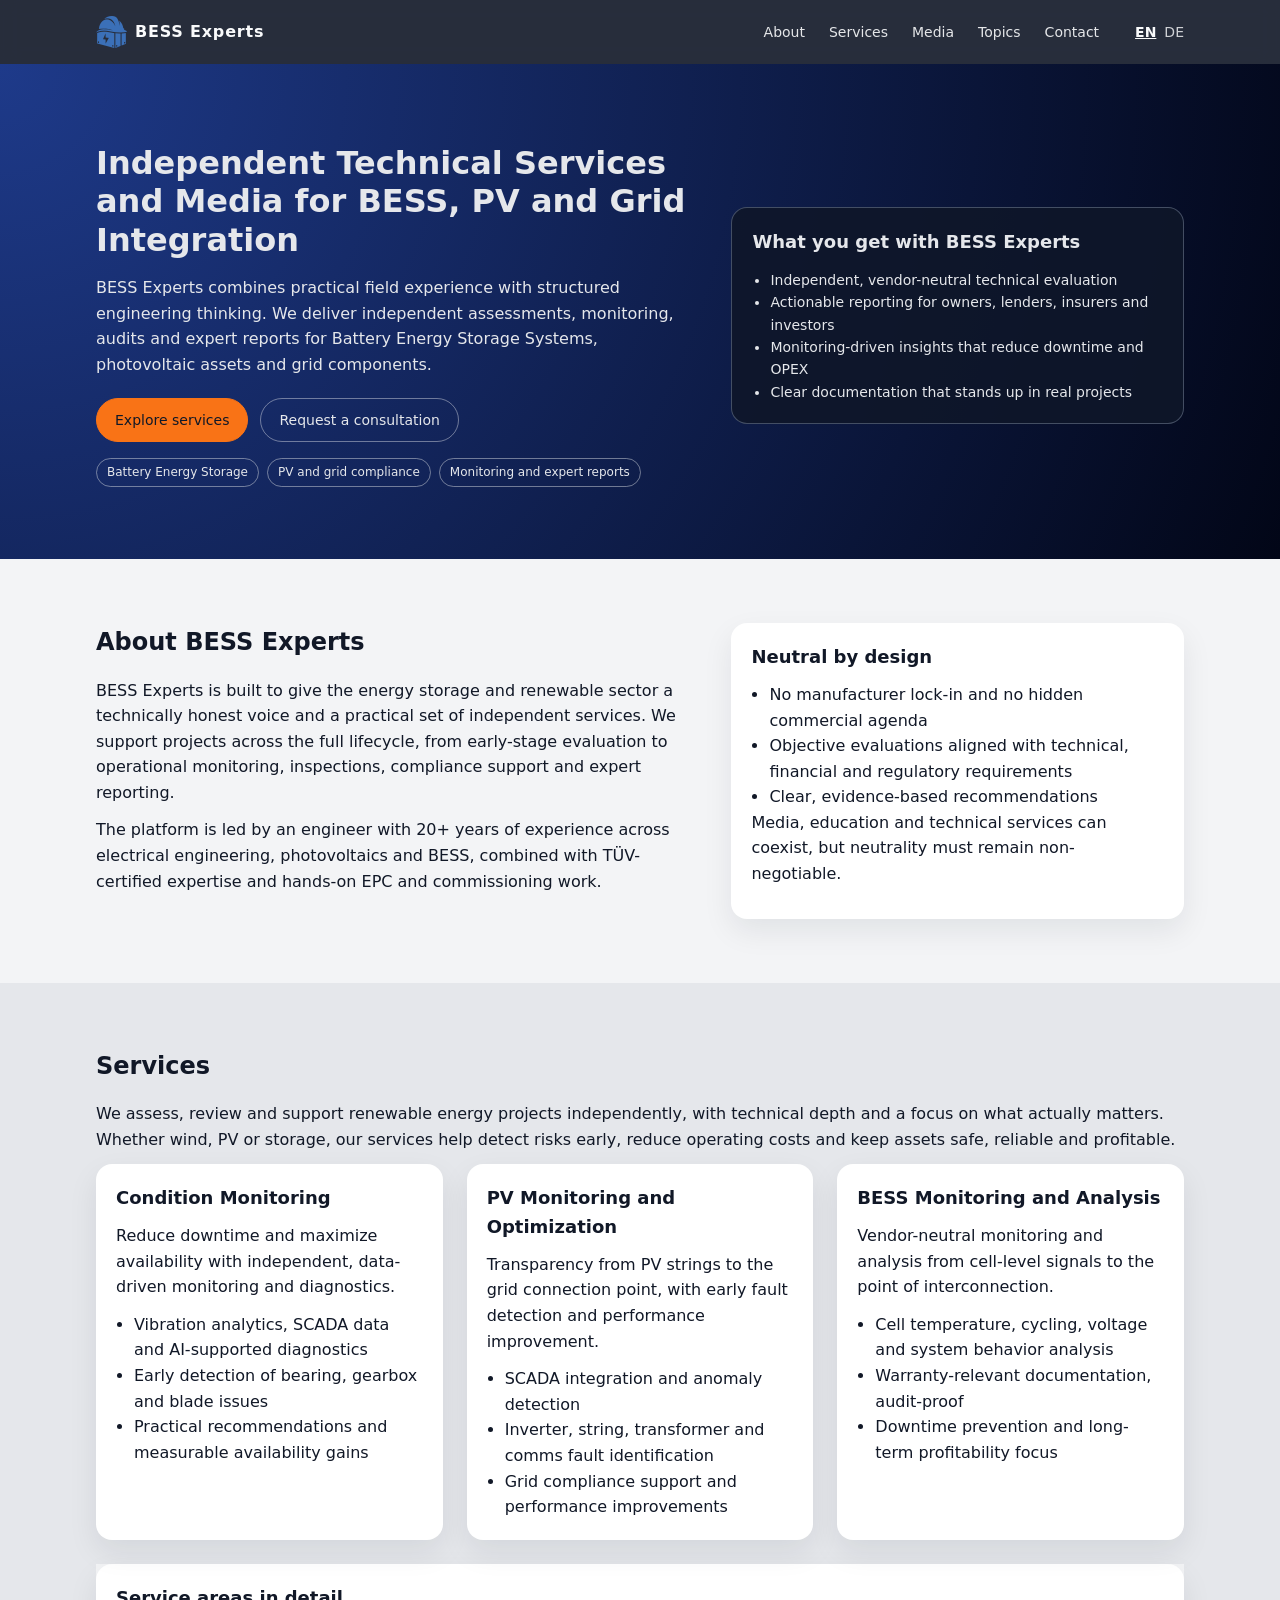
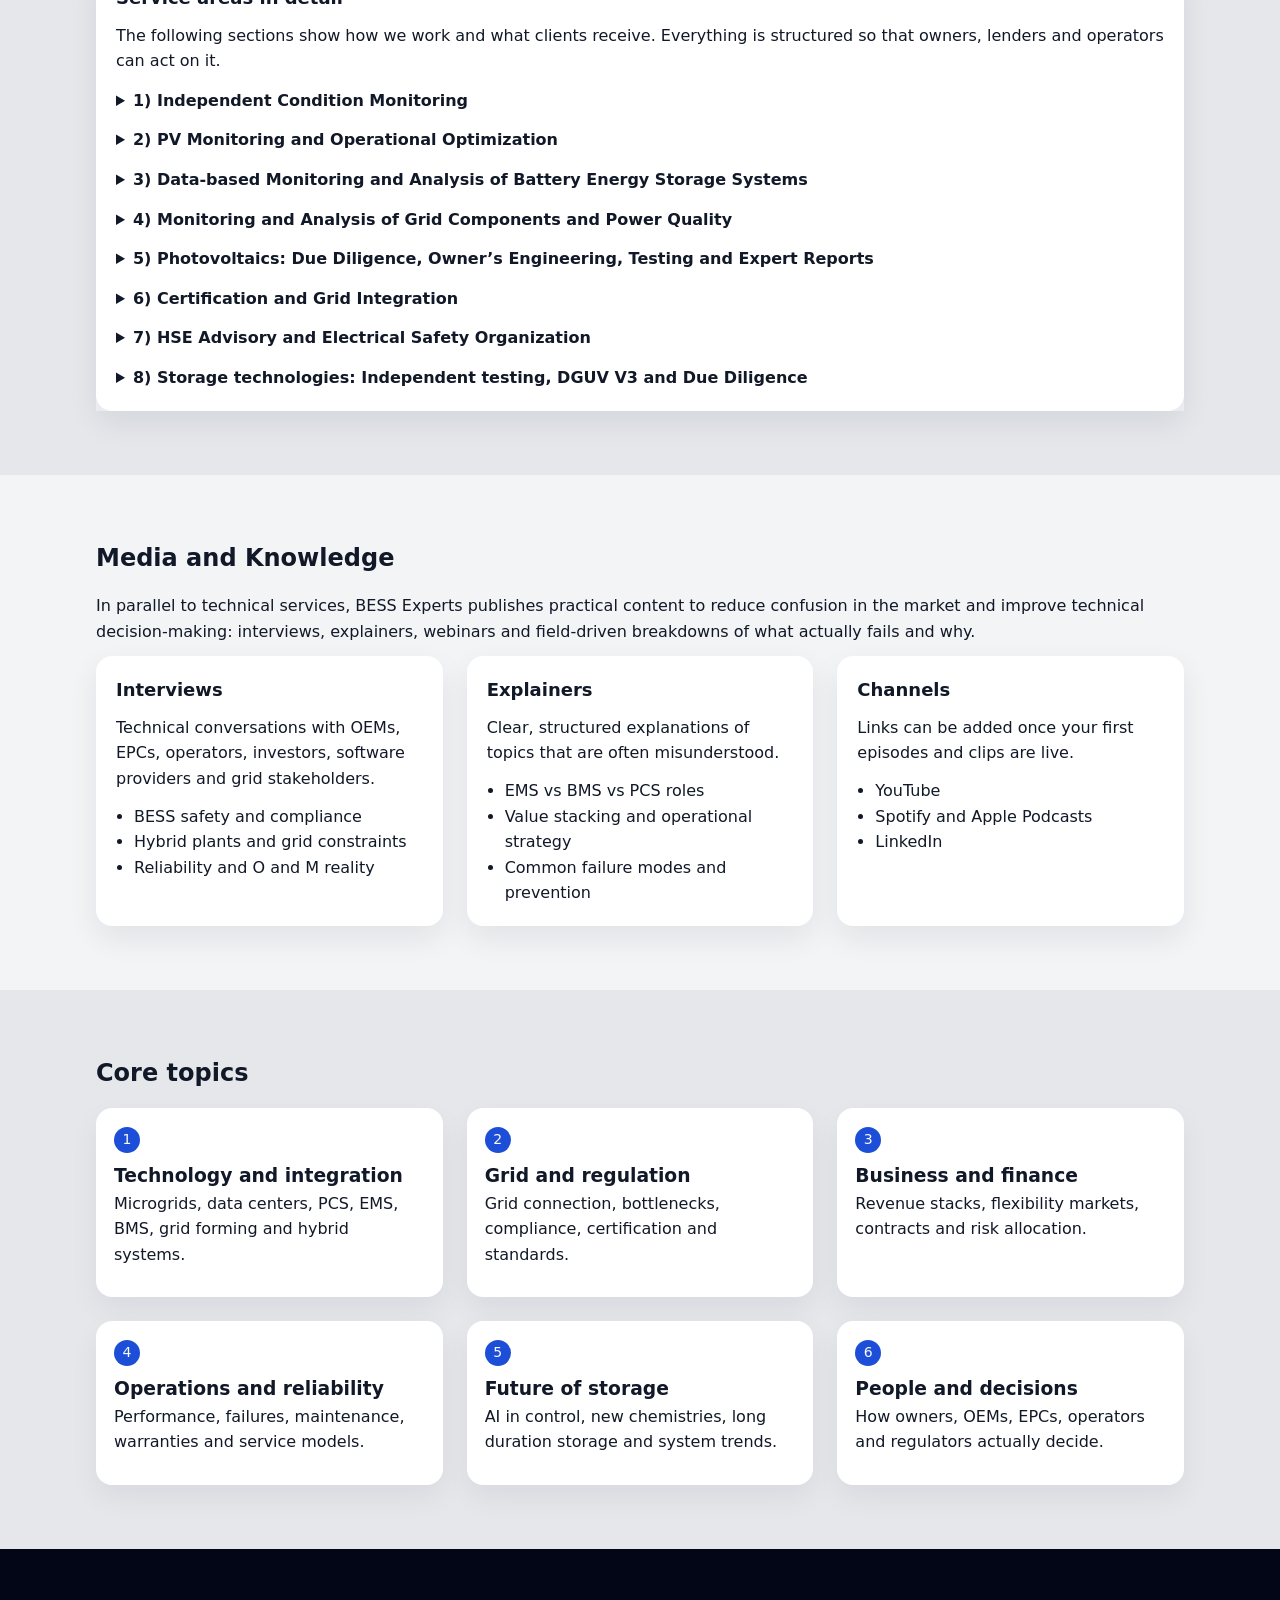
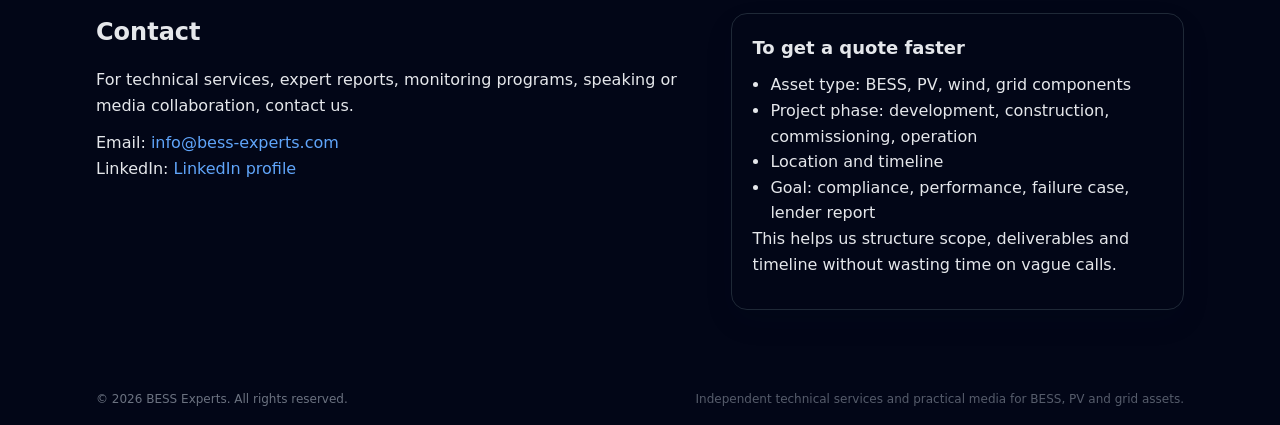
==== index.html @ e455ba8a "Update index.html_New changes to get SEO" ====
<!DOCTYPE html>
<html lang="en">
<head>
  <meta charset="UTF-8">

  <title>BESS Experts | Independent BESS, PV and Grid Technical Services, Reports and Media</title>

  <meta name="viewport" content="width=device-width, initial-scale=1">

  <meta name="description" content="BESS Experts delivers independent technical services for Battery Energy Storage Systems, PV plants and grid integration: condition monitoring, due diligence, DGUV V3 testing, audits, inspections, expert reports and practical industry media.">

  <meta name="robots" content="index,follow,max-image-preview:large">

  <link rel="canonical" href="https://bess-experts.com/">

  <!-- Hreflang (German page will be added later) -->
  <link rel="alternate" hreflang="en" href="https://bess-experts.com/">
  <link rel="alternate" hreflang="de" href="https://bess-experts.com/de.html">
  <link rel="alternate" hreflang="x-default" href="https://bess-experts.com/">

  <!-- Social preview -->
  <meta property="og:type" content="website">
  <meta property="og:title" content="BESS Experts | Independent BESS, PV and Grid Technical Services">
  <meta property="og:description" content="Independent technical services and bankable reporting for BESS, PV and grid assets: monitoring, audits, DGUV V3 testing, due diligence, expert reports, plus practical industry media.">
  <meta property="og:url" content="https://bess-experts.com/">
  <meta property="og:image" content="https://bess-experts.com/og-image.jpg">

  <meta name="twitter:card" content="summary_large_image">
  <meta name="twitter:title" content="BESS Experts | Independent Technical Services for BESS, PV and Grid">
  <meta name="twitter:description" content="Monitoring, due diligence, DGUV V3 testing, inspections and expert reports for BESS, PV and grid integration.">
  <meta name="twitter:image" content="https://bess-experts.com/og-image.jpg">

  <link rel="stylesheet" href="style.css">

  <!-- Structured data for SEO -->
  <script type="application/ld+json">
  {
    "@context": "https://schema.org",
    "@graph": [
      {
        "@type": "Organization",
        "name": "BESS Experts",
        "url": "https://bess-experts.com/",
        "logo": "https://bess-experts.com/logo.png",
        "email": "info@bess-experts.com",
        "sameAs": [
          "https://www.linkedin.com/"
        ]
      },
      {
        "@type": "ProfessionalService",
        "name": "BESS Experts Technical Services",
        "provider": {
          "@type": "Organization",
          "name": "BESS Experts"
        },
        "areaServed": "Europe",
        "serviceType": [
          "Condition Monitoring",
          "Technical Due Diligence",
          "Owner’s Engineering",
          "DGUV V3 Testing",
          "PV Yield Reports",
          "Damage Expert Reports",
          "Glare Assessment",
          "Drone Inspections",
          "Grid Integration and Compliance Support",
          "BESS Monitoring and Analysis",
          "Power Quality Monitoring",
          "HSE Advisory"
        ],
        "url": "https://bess-experts.com/#services"
      }
    ]
  }
  </script>
</head>

<body>
  <header class="navbar">
    <div class="container nav-inner">
      <div class="nav-left">
        <img src="logo.png" alt="BESS Experts Logo" class="logo">
        <span class="brand-name">BESS Experts</span>
      </div>

      <nav class="nav-links">
        <a href="#about">About</a>
        <a href="#services">Services</a>
        <a href="#media">Media</a>
        <a href="#topics">Topics</a>
        <a href="#contact">Contact</a>

        <span class="lang-switch">
          <a href="index.html" class="active-lang" aria-current="page">EN</a>
          <a href="de.html">DE</a>
        </span>
      </nav>
    </div>
  </header>

  <main>
    <section class="hero">
      <div class="container hero-inner">
        <div class="hero-text">
          <h1>Independent Technical Services and Media for BESS, PV and Grid Integration</h1>
          <p>
            BESS Experts combines practical field experience with structured engineering thinking.
            We deliver independent assessments, monitoring, audits and expert reports for Battery Energy Storage Systems,
            photovoltaic assets and grid components.
          </p>

          <div class="hero-actions">
            <a href="#services" class="btn primary">Explore services</a>
            <a href="#contact" class="btn ghost">Request a consultation</a>
          </div>

          <div class="hero-tags">
            <span>Battery Energy Storage</span>
            <span>PV and grid compliance</span>
            <span>Monitoring and expert reports</span>
          </div>
        </div>

        <div class="hero-side">
          <div class="hero-box">
            <h2>What you get with BESS Experts</h2>
            <ul>
              <li>Independent, vendor-neutral technical evaluation</li>
              <li>Actionable reporting for owners, lenders, insurers and investors</li>
              <li>Monitoring-driven insights that reduce downtime and OPEX</li>
              <li>Clear documentation that stands up in real projects</li>
            </ul>
          </div>
        </div>

      </div>
    </section>

    <section id="about" class="section">
      <div class="container two-column">
        <div>
          <h2>About BESS Experts</h2>
          <p>
            BESS Experts is built to give the energy storage and renewable sector a technically honest voice and a practical
            set of independent services. We support projects across the full lifecycle, from early-stage evaluation to operational monitoring,
            inspections, compliance support and expert reporting.
          </p>
          <p>
            The platform is led by an engineer with 20+ years of experience across electrical engineering, photovoltaics and BESS,
            combined with TÜV-certified expertise and hands-on EPC and commissioning work.
          </p>
        </div>

        <div class="card">
          <h3>Neutral by design</h3>
          <ul>
            <li>No manufacturer lock-in and no hidden commercial agenda</li>
            <li>Objective evaluations aligned with technical, financial and regulatory requirements</li>
            <li>Clear, evidence-based recommendations</li>
          </ul>
          <p>
            Media, education and technical services can coexist, but neutrality must remain non-negotiable.
          </p>
        </div>
      </div>
    </section>

    <!-- SERVICES -->
    <section id="services" class="section gray">
      <div class="container">
        <h2>Services</h2>
        <p>
          We assess, review and support renewable energy projects independently, with technical depth and a focus on what actually matters.
          Whether wind, PV or storage, our services help detect risks early, reduce operating costs and keep assets safe, reliable and profitable.
        </p>

        <div class="grid-3">
          <div class="card">
            <h3>Condition Monitoring</h3>
            <p>
              Reduce downtime and maximize availability with independent, data-driven monitoring and diagnostics.
            </p>
            <ul>
              <li>Vibration analytics, SCADA data and AI-supported diagnostics</li>
              <li>Early detection of bearing, gearbox and blade issues</li>
              <li>Practical recommendations and measurable availability gains</li>
            </ul>
          </div>

          <div class="card">
            <h3>PV Monitoring and Optimization</h3>
            <p>
              Transparency from PV strings to the grid connection point, with early fault detection and performance improvement.
            </p>
            <ul>
              <li>SCADA integration and anomaly detection</li>
              <li>Inverter, string, transformer and comms fault identification</li>
              <li>Grid compliance support and performance improvements</li>
            </ul>
          </div>

          <div class="card">
            <h3>BESS Monitoring and Analysis</h3>
            <p>
              Vendor-neutral monitoring and analysis from cell-level signals to the point of interconnection.
            </p>
            <ul>
              <li>Cell temperature, cycling, voltage and system behavior analysis</li>
              <li>Warranty-relevant documentation, audit-proof</li>
              <li>Downtime prevention and long-term profitability focus</li>
            </ul>
          </div>
        </div>

        <div class="section" style="padding: 0; margin-top: 24px;">
          <div class="container" style="padding: 0;">
            <div class="card">
              <h3>Service areas in detail</h3>
              <p style="margin-top: 8px;">
                The following sections show how we work and what clients receive. Everything is structured so that owners, lenders and operators can act on it.
              </p>

              <details style="margin-top: 14px;">
                <summary><strong>1) Independent Condition Monitoring</strong></summary>
                <p style="margin-top: 10px;">
                  Condition monitoring is the continuous collection and analysis of operational and condition data from technical systems.
                  The purpose is to detect performance losses and potential damage early, before they turn into costly downtime.
                  This enables targeted maintenance planning, fewer outages and improved asset economics.
                </p>
                <p>
                  Our independent analysis provides a reliable decision basis for operators, asset managers, insurers and investors for safe, compliant and profitable operation
                  of wind, PV and storage systems.
                </p>
                <p>
                  Why independent monitoring? Because independence is your advantage. We evaluate systems objectively without commercial interests and without contractual dependency on OEMs or service providers.
                </p>
                <ul>
                  <li>Continuous monitoring: real-time analysis to detect deviations early, from turbine to battery storage</li>
                  <li>Condition-based analyses: investigations for specific questions, such as before contract changes or at warranty expiry</li>
                  <li>Failure analysis: root cause investigations for performance losses or outages</li>
                  <li>Preventive services: avoid expensive damage and plan OPEX with asset lifetime in mind</li>
                  <li>Cross-system advisory: wind, PV, storage and grid connection, vendor-neutral and data-driven</li>
                </ul>
                <p>
                  Each engagement ends with a structured expert report and clear recommendations for correction, safety and optimization.
                </p>
              </details>

              <details style="margin-top: 14px;">
                <summary><strong>2) PV Monitoring and Operational Optimization</strong></summary>
                <p style="margin-top: 10px;">
                  We deliver transparency over your PV plant from module string to the point of interconnection.
                  Independent monitoring detects performance losses and malfunctions early and enables targeted interventions, stable grid integration and sustained yield.
                </p>
                <h4 style="margin-top: 12px;">Data-driven system analysis</h4>
                <p>
                  We use existing SCADA data and, if needed, add sensor technology to get a complete view of energy yields, loss drivers, system behavior and environmental factors.
                  Our analysis identifies patterns, deviations and anomalies and provides a reliable basis for fast measures and strategic optimization.
                </p>
                <h4 style="margin-top: 12px;">Reliable fault detection</h4>
                <p>
                  Whether inverters, strings, transformers or communication interfaces, we identify typical failure sources early using historical benchmarks, temperature and voltage analysis and real-time alerts.
                  This reduces downtime, increases operational safety and strengthens asset controlling.
                </p>
                <h4 style="margin-top: 12px;">Technical optimization and grid integration</h4>
                <p>
                  We highlight technical weaknesses like incorrect controller settings, overloaded components or insufficient reactive power provision.
                  We provide concrete improvement options and support compliance with grid technical requirements.
                </p>
              </details>

              <details style="margin-top: 14px;">
                <summary><strong>3) Data-based Monitoring and Analysis of Battery Energy Storage Systems</strong></summary>
                <p style="margin-top: 10px;">
                  Battery systems are key building blocks of modern energy systems. With our vendor-neutral monitoring, you can keep operational parameters under control,
                  remain warranty-compliant and prevent unplanned outages.
                </p>
                <h4 style="margin-top: 12px;">Intelligent analysis down to cell level</h4>
                <p>
                  We integrate operational data into our analysis platform and combine existing SCADA data with additional sensor data if needed.
                  This enables precise statements about cell temperature, charge and discharge cycles, voltage behavior and system response.
                  Algorithms detect trends, deviations and potential failure sources for early corrective action.
                </p>
                <h4 style="margin-top: 12px;">Warranty-compliant and audit-proof</h4>
                <p>
                  Warranty compliance is critical. Monitoring checks relevant parameters like cycles, temperature profiles and limit values and documents them in an audit-proof way.
                  This supports warranty claims and communication with OEMs, aggregators and insurers.
                </p>
                <h4 style="margin-top: 12px;">Long-term profitability</h4>
                <p>
                  A BESS is only valuable if it remains economically efficient over time. Monitoring enables verification that dispatch strategy and operation remain optimal.
                  Inefficiencies can be identified and corrected with relevant stakeholders, protecting profitability in later operating years.
                </p>
                <h4 style="margin-top: 12px;">Early detection and outage prevention</h4>
                <p>
                  We identify anomalies before they become critical. Temperature peaks, voltage deviations or faulty state of charge behavior are detected, flagged and assessed so you can act proactively.
                </p>
              </details>

              <details style="margin-top: 14px;">
                <summary><strong>4) Monitoring and Analysis of Grid Components and Power Quality</strong></summary>
                <p style="margin-top: 10px;">
                  We monitor and analyze grid infrastructure to ensure reliability and efficiency from generation assets to the grid operator interface.
                  Continuous monitoring detects anomalies and potential disturbances before they become costly failures.
                </p>
                <h4 style="margin-top: 12px;">Data integration and real-time monitoring</h4>
                <p>
                  We integrate your SCADA system and can supplement infrastructure with measurement technology, such as partial discharge, insulation issues or critical temperature monitoring.
                  Data is captured and processed in real time for decisions.
                </p>
                <h4 style="margin-top: 12px;">Power Quality Monitoring (PQM)</h4>
                <p>
                  Stable voltage, stable frequency, limited harmonics. With PQM we evaluate electrical power quality at the grid interface,
                  document deviations and reduce the risk of follow-on damage, supporting compliant operation and evidence for grid operators.
                </p>
                <h4 style="margin-top: 12px;">Avoiding typical weak points</h4>
                <p>
                  Voltage dips, overloads and insulation faults are common. Our monitoring detects these early and helps resolve them.
                </p>
                <h4 style="margin-top: 12px;">Operational and investment security</h4>
                <p>
                  Grid components must perform for years. Monitoring supports preventive maintenance, robust fault analysis and economic operation for wind, PV, storage and hybrid systems.
                </p>
              </details>

              <details style="margin-top: 14px;">
                <summary><strong>5) Photovoltaics: Due Diligence, Owner’s Engineering, Testing and Expert Reports</strong></summary>
                <p style="margin-top: 10px;">
                  We are an independent partner for technical advisory, inspections and expert reporting for PV plants from design through construction and operations to repowering.
                  We identify weak points, evaluate yield and safety risks and provide clear recommendations for stable cashflows across the lifecycle.
                </p>

                <h4 style="margin-top: 12px;">Technical Due Diligence (TDD)</h4>
                <ul>
                  <li>Review of project documents, permits, contracts and concepts</li>
                  <li>Design and component compatibility assessment</li>
                  <li>Validation of yield forecasts, performance ratio and economics</li>
                  <li>Risk identification with clear mitigation recommendations</li>
                  <li>Structured, bankable reporting</li>
                </ul>

                <h4 style="margin-top: 12px;">Owner’s Engineering</h4>
                <ul>
                  <li>Planning and design review and optimization</li>
                  <li>Tender documentation support</li>
                  <li>Construction supervision and quality control</li>
                  <li>Commissioning, acceptance tests and punch list management</li>
                  <li>Transparent documentation and progress reporting</li>
                </ul>

                <h4 style="margin-top: 12px;">DGUV V3 testing</h4>
                <p>
                  Transfer stations are electrical operating rooms and require regular testing. We provide LV and HV test scope including measurements, functional checks and documented results.
                </p>

                <h4 style="margin-top: 12px;">Glare assessment</h4>
                <p>
                  PV can cause glare for residents, roads, rail or airports. We simulate glare impact and provide authority-ready documentation plus mitigation recommendations.
                </p>

                <h4 style="margin-top: 12px;">Damage expert reports</h4>
                <p>
                  Independent documentation, root cause analysis and court-ready reporting, optionally supported by thermography, IV curves and electroluminescence testing.
                </p>

                <h4 style="margin-top: 12px;">Yield assessment</h4>
                <p>
                  Bankable yield reports based on recognized simulation methods and transparent loss factor modeling.
                </p>

                <h4 style="margin-top: 12px;">Drone services</h4>
                <p>
                  Thermal inspections, orthophotos, construction progress documentation and AI-supported image evaluation with clear digital reporting.
                </p>
              </details>

              <details style="margin-top: 14px;">
                <summary><strong>6) Certification and Grid Integration</strong></summary>
                <p style="margin-top: 10px;">
                  We support solar and storage projects through certification and verification needed for grid connection.
                  Scope includes fault ride through tests, grid connection studies, protection testing and compliance evidence aligned with VDE-AR-N 4110/4120/4130 requirements.
                </p>
                <ul>
                  <li>Plant certification and prototype reports</li>
                  <li>Conformity verification after commissioning</li>
                  <li>Structured documentation for grid operators and authorities</li>
                </ul>
              </details>

              <details style="margin-top: 14px;">
                <summary><strong>7) HSE Advisory and Electrical Safety Organization</strong></summary>
                <p style="margin-top: 10px;">
                  We support quality, health, safety and environment topics from planning through operation, onshore or offshore.
                  We also help build a working electrical safety organization with clear roles, processes and evidence.
                </p>
                <ul>
                  <li>Roles and responsibilities: VEFK guidance and clear assignment logic</li>
                  <li>Electrical safety processes: switching and work instructions, lockout tagout, contractor control</li>
                  <li>Testing and maintenance organization: DGUV V3 concept, test registry, intervals, templates</li>
                  <li>Management systems and audits: ISO 9001/14001/45001 support, practical implementation</li>
                  <li>Risk assessments and HSE concepts: emergency plans, training, site rules, reporting</li>
                </ul>
              </details>

              <details style="margin-top: 14px;">
                <summary><strong>8) Storage technologies: Independent testing, DGUV V3 and Due Diligence</strong></summary>
                <p style="margin-top: 10px;">
                  We verify battery storage systems for safety, contract compliance, accepted engineering practice and state of the art, from single projects to hybrid plants.
                  The goal is technical reliability, regulatory compliance and long-term economic operability.
                </p>
                <h4 style="margin-top: 12px;">Independent testing for storage projects</h4>
                <ul>
                  <li>Construction progress checks with detailed reporting and punch lists</li>
                  <li>Commissioning verification, including readiness confirmations where needed</li>
                  <li>Post-commissioning technical acceptance and contract compliance verification</li>
                </ul>
                <h4 style="margin-top: 12px;">DGUV V3 for storage plants and transfer stations</h4>
                <p>
                  Recurring DGUV V3 testing improves safety and legal security. We provide LV and HV scope with protection relay checks, partial discharge measurement, lightning protection checks and documented results.
                </p>
                <h4 style="margin-top: 12px;">Due Diligence for BESS projects</h4>
                <p>
                  We help investors and owners identify technical risks early by reviewing legal requirements, contracts, quality assurance, acceptance, warranty phase topics and operational performance.
                </p>
              </details>

            </div>
          </div>
        </div>

      </div>
    </section>

    <!-- MEDIA -->
    <section id="media" class="section">
      <div class="container">
        <h2>Media and Knowledge</h2>
        <p>
          In parallel to technical services, BESS Experts publishes practical content to reduce confusion in the market and improve technical decision-making:
          interviews, explainers, webinars and field-driven breakdowns of what actually fails and why.
        </p>

        <div class="grid-3">
          <div class="card">
            <h3>Interviews</h3>
            <p>Technical conversations with OEMs, EPCs, operators, investors, software providers and grid stakeholders.</p>
            <ul>
              <li>BESS safety and compliance</li>
              <li>Hybrid plants and grid constraints</li>
              <li>Reliability and O and M reality</li>
            </ul>
          </div>
          <div class="card">
            <h3>Explainers</h3>
            <p>Clear, structured explanations of topics that are often misunderstood.</p>
            <ul>
              <li>EMS vs BMS vs PCS roles</li>
              <li>Value stacking and operational strategy</li>
              <li>Common failure modes and prevention</li>
            </ul>
          </div>
          <div class="card">
            <h3>Channels</h3>
            <p>Links can be added once your first episodes and clips are live.</p>
            <ul>
              <li>YouTube</li>
              <li>Spotify and Apple Podcasts</li>
              <li>LinkedIn</li>
            </ul>
          </div>
        </div>
      </div>
    </section>

    <section id="topics" class="section gray">
      <div class="container">
        <h2>Core topics</h2>
        <div class="process-grid">
          <div class="step">
            <span class="step-number">1</span>
            <h3>Technology and integration</h3>
            <p>Microgrids, data centers, PCS, EMS, BMS, grid forming and hybrid systems.</p>
          </div>
          <div class="step">
            <span class="step-number">2</span>
            <h3>Grid and regulation</h3>
            <p>Grid connection, bottlenecks, compliance, certification and standards.</p>
          </div>
          <div class="step">
            <span class="step-number">3</span>
            <h3>Business and finance</h3>
            <p>Revenue stacks, flexibility markets, contracts and risk allocation.</p>
          </div>
          <div class="step">
            <span class="step-number">4</span>
            <h3>Operations and reliability</h3>
            <p>Performance, failures, maintenance, warranties and service models.</p>
          </div>
          <div class="step">
            <span class="step-number">5</span>
            <h3>Future of storage</h3>
            <p>AI in control, new chemistries, long duration storage and system trends.</p>
          </div>
          <div class="step">
            <span class="step-number">6</span>
            <h3>People and decisions</h3>
            <p>How owners, OEMs, EPCs, operators and regulators actually decide.</p>
          </div>
        </div>
      </div>
    </section>

    <section id="contact" class="section dark">
      <div class="container contact-inner">
        <div>
          <h2>Contact</h2>
          <p>
            For technical services, expert reports, monitoring programs, speaking or media collaboration, contact us.
          </p>
          <p class="contact-details">
            Email: <a href="mailto:info@bess-experts.com">info@bess-experts.com</a><br>
            LinkedIn: <a href="https://www.linkedin.com" target="_blank" rel="noopener">LinkedIn profile</a>
          </p>
        </div>

        <div class="card contact-card">
          <h3>To get a quote faster</h3>
          <ul>
            <li>Asset type: BESS, PV, wind, grid components</li>
            <li>Project phase: development, construction, commissioning, operation</li>
            <li>Location and timeline</li>
            <li>Goal: compliance, performance, failure case, lender report</li>
          </ul>
          <p>
            This helps us structure scope, deliverables and timeline without wasting time on vague calls.
          </p>
        </div>
      </div>
    </section>
  </main>

  <footer class="footer">
    <div class="container footer-inner">
      <span>© <span id="year"></span> BESS Experts. All rights reserved.</span>
      <span class="footer-note">Independent technical services and practical media for BESS, PV and grid assets.</span>
    </div>
    <script>
      document.getElementById("year").textContent = new Date().getFullYear();
    </script>
  </footer>
</body>
</html>
---- style.css ----
*,
*::before,
*::after {
  box-sizing: border-box;
  margin: 0;
  padding: 0;
}

body {
  font-family: system-ui, -apple-system, BlinkMacSystemFont, "Segoe UI", sans-serif;
  line-height: 1.6;
  color: #111827;
  background: #f3f4f6;
}

img {
  max-width: 100%;
  display: block;
}

a {
  color: inherit;
  text-decoration: none;
}

.container {
  width: 100%;
  max-width: 1120px;
  margin: 0 auto;
  padding: 0 16px;
}

/* Navbar */

.navbar {
  position: sticky;
  top: 0;
  z-index: 10;
  background: rgba(17, 24, 39, 0.9);
  backdrop-filter: blur(10px);
  color: #f9fafb;
}

.nav-inner {
  display: flex;
  align-items: center;
  justify-content: space-between;
  height: 64px;
}

.nav-left {
  display: flex;
  align-items: center;
  gap: 8px;
}

.logo {
  height: 32px;
  width: auto;
}

.brand-name {
  font-weight: 600;
  letter-spacing: 0.05em;
}

.nav-links {
  display: flex;
  gap: 24px;
  font-size: 14px;
}

.nav-links a {
  opacity: 0.9;
}

.nav-links a:hover {
  opacity: 1;
}

/* Hero */

.hero {
  background: radial-gradient(circle at top left, #1e3a8a, #020617);
  color: #e5e7eb;
  padding: 80px 0 72px;
}

.hero-inner {
  display: grid;
  grid-template-columns: minmax(0, 2fr) minmax(0, 1.5fr);
  gap: 32px;
  align-items: center;
}

.hero h1 {
  font-size: 32px;
  line-height: 1.2;
  margin-bottom: 16px;
}

.hero p {
  font-size: 16px;
  margin-bottom: 20px;
}

.hero-actions {
  display: flex;
  gap: 12px;
  margin-bottom: 16px;
}

.btn {
  display: inline-flex;
  align-items: center;
  justify-content: center;
  padding: 10px 18px;
  border-radius: 999px;
  font-size: 14px;
  border: 1px solid transparent;
  cursor: pointer;
}

.btn.primary {
  background: #f97316;
  color: #111827;
  border-color: #f97316;
}

.btn.primary:hover {
  background: #fb923c;
}

.btn.ghost {
  background: transparent;
  color: #e5e7eb;
  border-color: rgba(249, 250, 251, 0.4);
}

.btn.ghost:hover {
  border-color: #f9fafb;
}

.hero-tags {
  display: flex;
  flex-wrap: wrap;
  gap: 8px;
  font-size: 12px;
  margin-top: 8px;
}

.hero-tags span {
  padding: 4px 10px;
  border-radius: 999px;
  border: 1px solid rgba(209, 213, 219, 0.5);
}

.hero-side .hero-box {
  background: rgba(15, 23, 42, 0.9);
  border-radius: 16px;
  padding: 20px;
  border: 1px solid rgba(148, 163, 184, 0.4);
}

.hero-side h2 {
  font-size: 18px;
  margin-bottom: 12px;
}

.hero-side ul {
  list-style: disc;
  margin-left: 18px;
  font-size: 14px;
}

/* Sections */

.section {
  padding: 64px 0;
  background: #f3f4f6;
}

.section.gray {
  background: #e5e7eb;
}

.section.dark {
  background: #020617;
  color: #e5e7eb;
}

.section h2 {
  font-size: 24px;
  margin-bottom: 16px;
}

.section p {
  margin-bottom: 12px;
}

.two-column {
  display: grid;
  grid-template-columns: minmax(0, 2fr) minmax(0, 1.5fr);
  gap: 32px;
}

.card {
  background: #ffffff;
  border-radius: 16px;
  padding: 20px;
  box-shadow: 0 12px 30px rgba(15, 23, 42, 0.08);
}

.section.dark .card {
  background: #020617;
  border: 1px solid #1f2937;
}

.card h3 {
  font-size: 18px;
  margin-bottom: 10px;
}

.card ul {
  list-style: disc;
  margin-left: 18px;
}

/* Grids */

.grid-3 {
  display: grid;
  grid-template-columns: repeat(3, minmax(0, 1fr));
  gap: 24px;
}

.process-grid {
  display: grid;
  grid-template-columns: repeat(3, minmax(0, 1fr));
  gap: 24px;
  margin-top: 16px;
}

.step {
  background: #ffffff;
  border-radius: 16px;
  padding: 18px;
  box-shadow: 0 12px 30px rgba(15, 23, 42, 0.06);
}

.step-number {
  display: inline-flex;
  align-items: center;
  justify-content: center;
  width: 26px;
  height: 26px;
  border-radius: 999px;
  background: #1d4ed8;
  color: #f9fafb;
  font-size: 14px;
  margin-bottom: 8px;
}

/* Contact */

.contact-inner {
  display: grid;
  grid-template-columns: minmax(0, 2fr) minmax(0, 1.5fr);
  gap: 32px;
}

.contact-details a {
  color: #60a5fa;
}

.contact-card {
  border: 1px solid #1f2937;
}

/* Footer */

.footer {
  background: #020617;
  color: #6b7280;
  padding: 16px 0;
  font-size: 12px;
}

.footer-inner {
  display: flex;
  align-items: center;
  justify-content: space-between;
}

.footer-note {
  opacity: 0.8;
}

/* Responsive */

@media (max-width: 900px) {
  .hero-inner,
  .two-column,
  .grid-3,
  .process-grid,
  .contact-inner {
    grid-template-columns: minmax(0, 1fr);
  }

  .nav-links {
    display: none;
  }

  .hero {
    padding-top: 72px;
  }
}

/* Language switch */
.lang-switch {
  margin-left: 12px;
  display: inline-flex;
  gap: 8px;
  align-items: center;
}

.lang-switch a {
  opacity: 0.8;
}

.lang-switch a.active-lang {
  opacity: 1;
  font-weight: 700;
  text-decoration: underline;
}
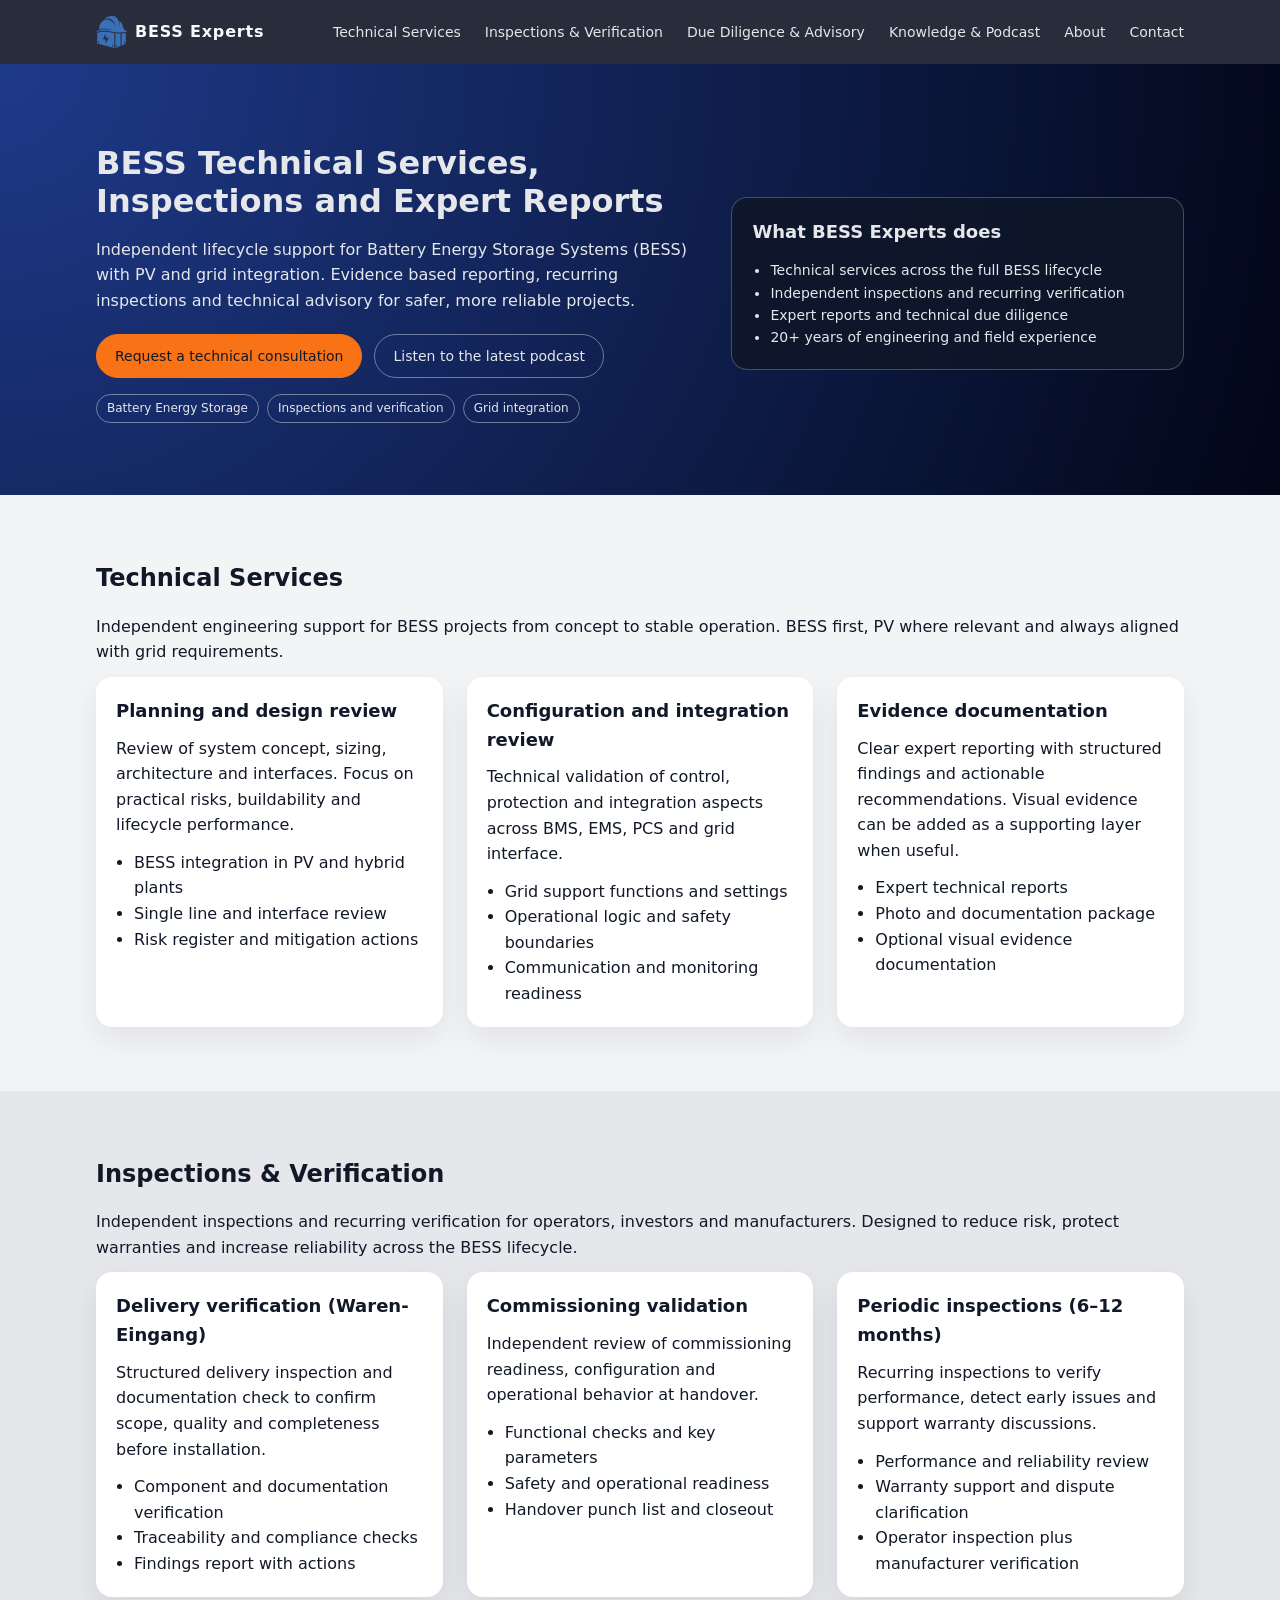
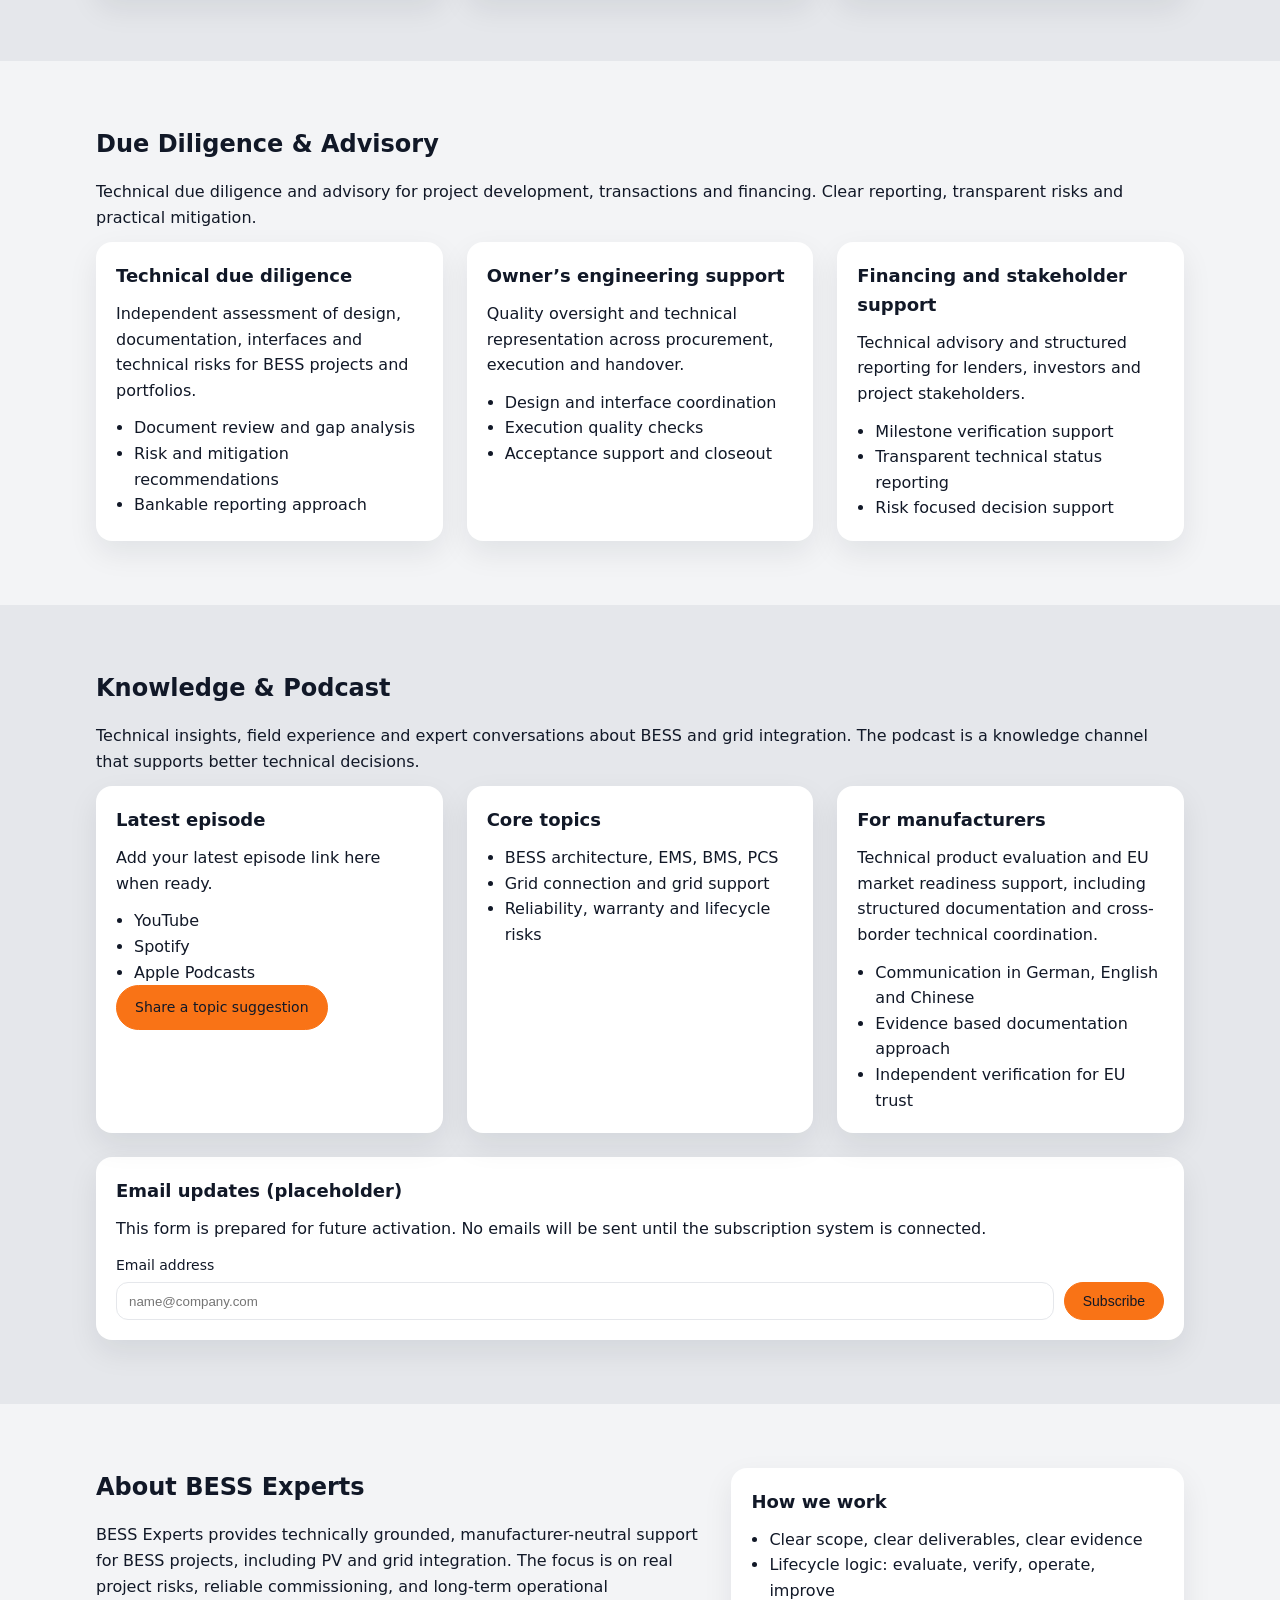
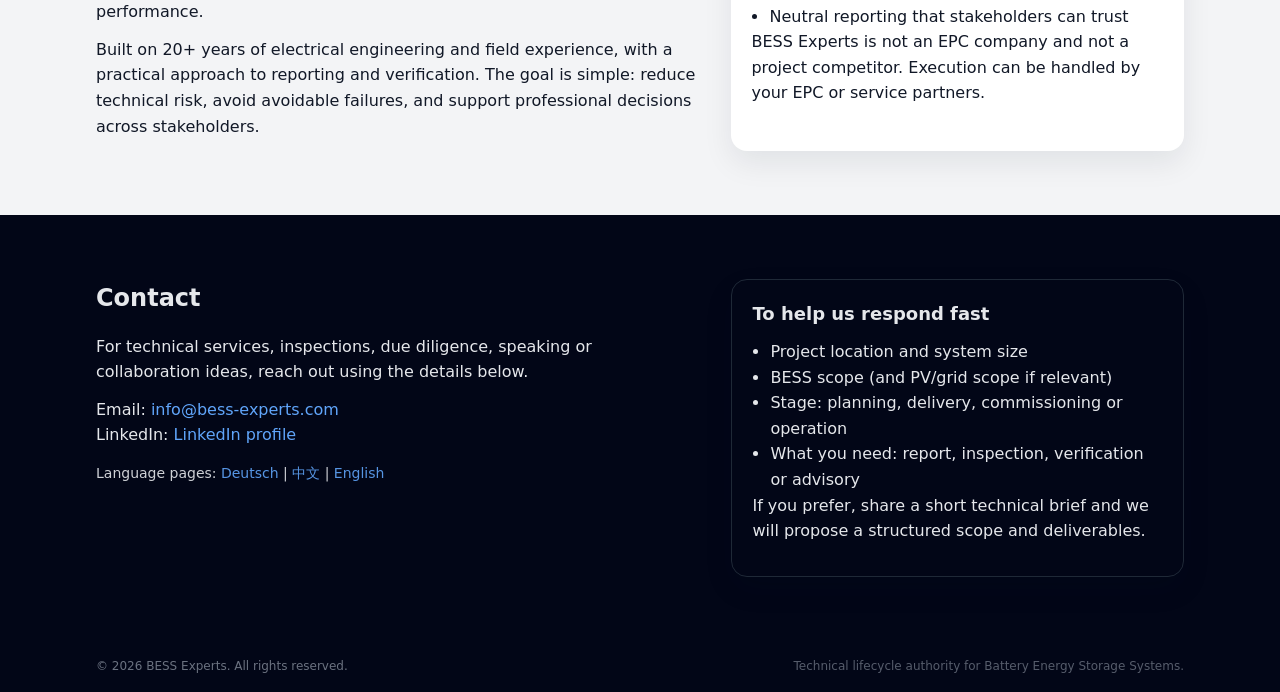
==== commit cacbda15: "Update index.html_New version concept" ====
--- a/index.html
+++ b/index.html
@@ -1,77 +1,101 @@
 <!DOCTYPE html>
 <html lang="en">
 <head>
-  <meta charset="UTF-8">
-
-  <title>BESS Experts | Independent BESS, PV and Grid Technical Services, Reports and Media</title>
-
-  <meta name="viewport" content="width=device-width, initial-scale=1">
-
-  <meta name="description" content="BESS Experts delivers independent technical services for Battery Energy Storage Systems, PV plants and grid integration: condition monitoring, due diligence, DGUV V3 testing, audits, inspections, expert reports and practical industry media.">
-
-  <meta name="robots" content="index,follow,max-image-preview:large">
-
-  <link rel="canonical" href="https://bess-experts.com/">
-
-  <!-- Hreflang (German page will be added later) -->
-  <link rel="alternate" hreflang="en" href="https://bess-experts.com/">
-  <link rel="alternate" hreflang="de" href="https://bess-experts.com/de.html">
-  <link rel="alternate" hreflang="x-default" href="https://bess-experts.com/">
-
-  <!-- Social preview -->
-  <meta property="og:type" content="website">
-  <meta property="og:title" content="BESS Experts | Independent BESS, PV and Grid Technical Services">
-  <meta property="og:description" content="Independent technical services and bankable reporting for BESS, PV and grid assets: monitoring, audits, DGUV V3 testing, due diligence, expert reports, plus practical industry media.">
-  <meta property="og:url" content="https://bess-experts.com/">
-  <meta property="og:image" content="https://bess-experts.com/og-image.jpg">
-
-  <meta name="twitter:card" content="summary_large_image">
-  <meta name="twitter:title" content="BESS Experts | Independent Technical Services for BESS, PV and Grid">
-  <meta name="twitter:description" content="Monitoring, due diligence, DGUV V3 testing, inspections and expert reports for BESS, PV and grid integration.">
-  <meta name="twitter:image" content="https://bess-experts.com/og-image.jpg">
-
-  <link rel="stylesheet" href="style.css">
-
-  <!-- Structured data for SEO -->
+  <meta charset="UTF-8" />
+  <meta http-equiv="x-ua-compatible" content="ie=edge" />
+  <meta name="viewport" content="width=device-width, initial-scale=1" />
+
+  <title>BESS Experts | Technical Services, Inspections and Expert Reports</title>
+  <meta name="description" content="BESS Experts provides technical services, inspections and expert reports for Battery Energy Storage Systems (BESS), PV and grid integration. Independent lifecycle support: due diligence, delivery verification, commissioning validation and recurring inspections." />
+  <meta name="robots" content="index,follow,max-image-preview:large" />
+
+  <link rel="canonical" href="https://bess-experts.com/" />
+  <link rel="alternate" hreflang="en" href="https://bess-experts.com/" />
+  <link rel="alternate" hreflang="de" href="https://bess-experts.com/de.html" />
+  <link rel="alternate" hreflang="zh" href="https://bess-experts.com/zh.html" />
+  <link rel="alternate" hreflang="x-default" href="https://bess-experts.com/" />
+
+  <!-- Favicon: add one of these files to repo root -->
+  <link rel="icon" href="/favicon.ico" sizes="any">
+  <link rel="icon" href="/favicon.png" type="image/png">
+
+  <!-- Open Graph -->
+  <meta property="og:site_name" content="BESS Experts" />
+  <meta property="og:title" content="BESS Experts | Technical Services, Inspections and Expert Reports" />
+  <meta property="og:description" content="Independent lifecycle support for BESS with PV and grid integration. Due diligence, inspections, commissioning validation and recurring verification." />
+  <meta property="og:type" content="website" />
+  <meta property="og:url" content="https://bess-experts.com/" />
+  <!-- Optional: add og image later -->
+  <!-- <meta property="og:image" content="https://bess-experts.com/og.jpg" /> -->
+
+  <!-- Twitter -->
+  <meta name="twitter:card" content="summary" />
+  <meta name="twitter:title" content="BESS Experts | Technical Services, Inspections and Expert Reports" />
+  <meta name="twitter:description" content="Independent lifecycle support for BESS, PV and grid integration: due diligence, inspections and expert reporting." />
+
+  <link rel="stylesheet" href="style.css" />
+
+  <!-- Language routing: redirects only once per device unless user overrides -->
+  <script>
+    (function () {
+      try {
+        var path = window.location.pathname || "/";
+        var isRoot = (path === "/" || path === "/index.html");
+        if (!isRoot) return;
+
+        var params = new URLSearchParams(window.location.search);
+        if (params.has("lang")) return; // manual override: ?lang=en / de / zh
+
+        var chosen = localStorage.getItem("bessexperts_lang_choice");
+        if (chosen) return; // user already had a choice before
+
+        var lang = (navigator.language || navigator.userLanguage || "en").toLowerCase();
+
+        // Map browser language to pages
+        // German: de, de-de, de-at, de-ch
+        if (lang.startsWith("de")) {
+          window.location.replace("/de.html");
+          return;
+        }
+
+        // Chinese: zh, zh-cn, zh-hans, zh-hant, zh-tw, zh-hk
+        if (lang.startsWith("zh")) {
+          window.location.replace("/zh.html");
+          return;
+        }
+
+        // Default stays EN
+      } catch (e) {}
+    })();
+  </script>
+
+  <!-- Structured Data -->
   <script type="application/ld+json">
   {
     "@context": "https://schema.org",
-    "@graph": [
-      {
-        "@type": "Organization",
-        "name": "BESS Experts",
-        "url": "https://bess-experts.com/",
-        "logo": "https://bess-experts.com/logo.png",
-        "email": "info@bess-experts.com",
-        "sameAs": [
-          "https://www.linkedin.com/"
-        ]
-      },
-      {
-        "@type": "ProfessionalService",
-        "name": "BESS Experts Technical Services",
-        "provider": {
-          "@type": "Organization",
-          "name": "BESS Experts"
-        },
-        "areaServed": "Europe",
-        "serviceType": [
-          "Condition Monitoring",
-          "Technical Due Diligence",
-          "Owner’s Engineering",
-          "DGUV V3 Testing",
-          "PV Yield Reports",
-          "Damage Expert Reports",
-          "Glare Assessment",
-          "Drone Inspections",
-          "Grid Integration and Compliance Support",
-          "BESS Monitoring and Analysis",
-          "Power Quality Monitoring",
-          "HSE Advisory"
-        ],
-        "url": "https://bess-experts.com/#services"
-      }
+    "@type": "Organization",
+    "name": "BESS Experts",
+    "url": "https://bess-experts.com/",
+    "logo": "https://bess-experts.com/logo.png",
+    "description": "Technical services, inspections and expert reports for Battery Energy Storage Systems (BESS), PV and grid integration.",
+    "sameAs": [
+      "https://www.linkedin.com"
     ]
+  }
+  </script>
+
+  <script type="application/ld+json">
+  {
+    "@context": "https://schema.org",
+    "@type": "WebSite",
+    "name": "BESS Experts",
+    "url": "https://bess-experts.com/",
+    "inLanguage": "en",
+    "potentialAction": {
+      "@type": "SearchAction",
+      "target": "https://bess-experts.com/?q={search_term_string}",
+      "query-input": "required name=search_term_string"
+    }
   }
   </script>
 </head>
@@ -83,470 +107,348 @@
         <img src="logo.png" alt="BESS Experts Logo" class="logo">
         <span class="brand-name">BESS Experts</span>
       </div>
-
       <nav class="nav-links">
+        <a href="#services">Technical Services</a>
+        <a href="#inspections">Inspections & Verification</a>
+        <a href="#advisory">Due Diligence & Advisory</a>
+        <a href="#knowledge">Knowledge & Podcast</a>
         <a href="#about">About</a>
-        <a href="#services">Services</a>
-        <a href="#media">Media</a>
-        <a href="#topics">Topics</a>
         <a href="#contact">Contact</a>
-
-        <span class="lang-switch">
-          <a href="index.html" class="active-lang" aria-current="page">EN</a>
-          <a href="de.html">DE</a>
-        </span>
       </nav>
     </div>
   </header>
 
-  <main>
-    <section class="hero">
-      <div class="container hero-inner">
-        <div class="hero-text">
-          <h1>Independent Technical Services and Media for BESS, PV and Grid Integration</h1>
-          <p>
-            BESS Experts combines practical field experience with structured engineering thinking.
-            We deliver independent assessments, monitoring, audits and expert reports for Battery Energy Storage Systems,
-            photovoltaic assets and grid components.
-          </p>
-
-          <div class="hero-actions">
-            <a href="#services" class="btn primary">Explore services</a>
-            <a href="#contact" class="btn ghost">Request a consultation</a>
+  <section class="hero">
+    <div class="container hero-inner">
+      <div class="hero-text">
+        <h1>BESS Technical Services, Inspections and Expert Reports</h1>
+        <p>
+          Independent lifecycle support for Battery Energy Storage Systems (BESS) with PV and grid integration.
+          Evidence based reporting, recurring inspections and technical advisory for safer, more reliable projects.
+        </p>
+        <div class="hero-actions">
+          <a href="#contact" class="btn primary">Request a technical consultation</a>
+          <a href="#knowledge" class="btn ghost">Listen to the latest podcast</a>
+        </div>
+        <div class="hero-tags">
+          <span>Battery Energy Storage</span>
+          <span>Inspections and verification</span>
+          <span>Grid integration</span>
+        </div>
+      </div>
+
+      <div class="hero-side">
+        <div class="hero-box">
+          <h2>What BESS Experts does</h2>
+          <ul>
+            <li>Technical services across the full BESS lifecycle</li>
+            <li>Independent inspections and recurring verification</li>
+            <li>Expert reports and technical due diligence</li>
+            <li>20+ years of engineering and field experience</li>
+          </ul>
+        </div>
+      </div>
+    </div>
+  </section>
+
+  <!-- Technical Services -->
+  <section id="services" class="section">
+    <div class="container">
+      <h2>Technical Services</h2>
+      <p>
+        Independent engineering support for BESS projects from concept to stable operation.
+        BESS first, PV where relevant and always aligned with grid requirements.
+      </p>
+
+      <div class="grid-3">
+        <div class="card">
+          <h3>Planning and design review</h3>
+          <p>
+            Review of system concept, sizing, architecture and interfaces. Focus on practical risks, buildability and
+            lifecycle performance.
+          </p>
+          <ul>
+            <li>BESS integration in PV and hybrid plants</li>
+            <li>Single line and interface review</li>
+            <li>Risk register and mitigation actions</li>
+          </ul>
+        </div>
+
+        <div class="card">
+          <h3>Configuration and integration review</h3>
+          <p>
+            Technical validation of control, protection and integration aspects across BMS, EMS, PCS and grid interface.
+          </p>
+          <ul>
+            <li>Grid support functions and settings</li>
+            <li>Operational logic and safety boundaries</li>
+            <li>Communication and monitoring readiness</li>
+          </ul>
+        </div>
+
+        <div class="card">
+          <h3>Evidence documentation</h3>
+          <p>
+            Clear expert reporting with structured findings and actionable recommendations. Visual evidence can be added
+            as a supporting layer when useful.
+          </p>
+          <ul>
+            <li>Expert technical reports</li>
+            <li>Photo and documentation package</li>
+            <li>Optional visual evidence documentation</li>
+          </ul>
+        </div>
+      </div>
+    </div>
+  </section>
+
+  <!-- Inspections & Verification -->
+  <section id="inspections" class="section gray">
+    <div class="container">
+      <h2>Inspections & Verification</h2>
+      <p>
+        Independent inspections and recurring verification for operators, investors and manufacturers.
+        Designed to reduce risk, protect warranties and increase reliability across the BESS lifecycle.
+      </p>
+
+      <div class="grid-3">
+        <div class="card">
+          <h3>Delivery verification (Waren-Eingang)</h3>
+          <p>
+            Structured delivery inspection and documentation check to confirm scope, quality and completeness before installation.
+          </p>
+          <ul>
+            <li>Component and documentation verification</li>
+            <li>Traceability and compliance checks</li>
+            <li>Findings report with actions</li>
+          </ul>
+        </div>
+
+        <div class="card">
+          <h3>Commissioning validation</h3>
+          <p>
+            Independent review of commissioning readiness, configuration and operational behavior at handover.
+          </p>
+          <ul>
+            <li>Functional checks and key parameters</li>
+            <li>Safety and operational readiness</li>
+            <li>Handover punch list and closeout</li>
+          </ul>
+        </div>
+
+        <div class="card">
+          <h3>Periodic inspections (6–12 months)</h3>
+          <p>
+            Recurring inspections to verify performance, detect early issues and support warranty discussions.
+          </p>
+          <ul>
+            <li>Performance and reliability review</li>
+            <li>Warranty support and dispute clarification</li>
+            <li>Operator inspection plus manufacturer verification</li>
+          </ul>
+        </div>
+      </div>
+    </div>
+  </section>
+
+  <!-- Due Diligence & Advisory -->
+  <section id="advisory" class="section">
+    <div class="container">
+      <h2>Due Diligence & Advisory</h2>
+      <p>
+        Technical due diligence and advisory for project development, transactions and financing.
+        Clear reporting, transparent risks and practical mitigation.
+      </p>
+
+      <div class="grid-3">
+        <div class="card">
+          <h3>Technical due diligence</h3>
+          <p>
+            Independent assessment of design, documentation, interfaces and technical risks for BESS projects and portfolios.
+          </p>
+          <ul>
+            <li>Document review and gap analysis</li>
+            <li>Risk and mitigation recommendations</li>
+            <li>Bankable reporting approach</li>
+          </ul>
+        </div>
+
+        <div class="card">
+          <h3>Owner’s engineering support</h3>
+          <p>
+            Quality oversight and technical representation across procurement, execution and handover.
+          </p>
+          <ul>
+            <li>Design and interface coordination</li>
+            <li>Execution quality checks</li>
+            <li>Acceptance support and closeout</li>
+          </ul>
+        </div>
+
+        <div class="card">
+          <h3>Financing and stakeholder support</h3>
+          <p>
+            Technical advisory and structured reporting for lenders, investors and project stakeholders.
+          </p>
+          <ul>
+            <li>Milestone verification support</li>
+            <li>Transparent technical status reporting</li>
+            <li>Risk focused decision support</li>
+          </ul>
+        </div>
+      </div>
+    </div>
+  </section>
+
+  <!-- Knowledge & Podcast -->
+  <section id="knowledge" class="section gray">
+    <div class="container">
+      <h2>Knowledge & Podcast</h2>
+      <p>
+        Technical insights, field experience and expert conversations about BESS and grid integration.
+        The podcast is a knowledge channel that supports better technical decisions.
+      </p>
+
+      <div class="grid-3">
+        <div class="card">
+          <h3>Latest episode</h3>
+          <p>
+            Add your latest episode link here when ready.
+          </p>
+          <ul>
+            <li>YouTube</li>
+            <li>Spotify</li>
+            <li>Apple Podcasts</li>
+          </ul>
+          <p>
+            <a href="#contact" class="btn primary">Share a topic suggestion</a>
+          </p>
+        </div>
+
+        <div class="card">
+          <h3>Core topics</h3>
+          <ul>
+            <li>BESS architecture, EMS, BMS, PCS</li>
+            <li>Grid connection and grid support</li>
+            <li>Reliability, warranty and lifecycle risks</li>
+          </ul>
+        </div>
+
+        <div class="card">
+          <h3>For manufacturers</h3>
+          <p>
+            Technical product evaluation and EU market readiness support, including structured documentation
+            and cross-border technical coordination.
+          </p>
+          <ul>
+            <li>Communication in German, English and Chinese</li>
+            <li>Evidence based documentation approach</li>
+            <li>Independent verification for EU trust</li>
+          </ul>
+        </div>
+      </div>
+
+      <!-- Email capture placeholder (not wired yet) -->
+      <div class="card" style="margin-top:24px;">
+        <h3>Email updates (placeholder)</h3>
+        <p>
+          This form is prepared for future activation. No emails will be sent until the subscription system is connected.
+        </p>
+        <form id="email-capture" action="#" method="post" onsubmit="return false;">
+          <label for="email" style="display:block; font-size:14px; margin-bottom:6px;">Email address</label>
+          <div style="display:flex; gap:10px; flex-wrap:wrap;">
+            <input id="email" name="email" type="email" placeholder="name@company.com" required
+              style="flex:1; min-width:240px; padding:10px 12px; border-radius:12px; border:1px solid #e5e7eb;">
+            <button class="btn primary" type="submit">Subscribe</button>
           </div>
-
-          <div class="hero-tags">
-            <span>Battery Energy Storage</span>
-            <span>PV and grid compliance</span>
-            <span>Monitoring and expert reports</span>
-          </div>
-        </div>
-
-        <div class="hero-side">
-          <div class="hero-box">
-            <h2>What you get with BESS Experts</h2>
-            <ul>
-              <li>Independent, vendor-neutral technical evaluation</li>
-              <li>Actionable reporting for owners, lenders, insurers and investors</li>
-              <li>Monitoring-driven insights that reduce downtime and OPEX</li>
-              <li>Clear documentation that stands up in real projects</li>
-            </ul>
-          </div>
-        </div>
-
-      </div>
-    </section>
-
-    <section id="about" class="section">
-      <div class="container two-column">
-        <div>
-          <h2>About BESS Experts</h2>
-          <p>
-            BESS Experts is built to give the energy storage and renewable sector a technically honest voice and a practical
-            set of independent services. We support projects across the full lifecycle, from early-stage evaluation to operational monitoring,
-            inspections, compliance support and expert reporting.
-          </p>
-          <p>
-            The platform is led by an engineer with 20+ years of experience across electrical engineering, photovoltaics and BESS,
-            combined with TÜV-certified expertise and hands-on EPC and commissioning work.
-          </p>
-        </div>
-
-        <div class="card">
-          <h3>Neutral by design</h3>
-          <ul>
-            <li>No manufacturer lock-in and no hidden commercial agenda</li>
-            <li>Objective evaluations aligned with technical, financial and regulatory requirements</li>
-            <li>Clear, evidence-based recommendations</li>
-          </ul>
-          <p>
-            Media, education and technical services can coexist, but neutrality must remain non-negotiable.
-          </p>
-        </div>
-      </div>
-    </section>
-
-    <!-- SERVICES -->
-    <section id="services" class="section gray">
-      <div class="container">
-        <h2>Services</h2>
-        <p>
-          We assess, review and support renewable energy projects independently, with technical depth and a focus on what actually matters.
-          Whether wind, PV or storage, our services help detect risks early, reduce operating costs and keep assets safe, reliable and profitable.
-        </p>
-
-        <div class="grid-3">
-          <div class="card">
-            <h3>Condition Monitoring</h3>
-            <p>
-              Reduce downtime and maximize availability with independent, data-driven monitoring and diagnostics.
-            </p>
-            <ul>
-              <li>Vibration analytics, SCADA data and AI-supported diagnostics</li>
-              <li>Early detection of bearing, gearbox and blade issues</li>
-              <li>Practical recommendations and measurable availability gains</li>
-            </ul>
-          </div>
-
-          <div class="card">
-            <h3>PV Monitoring and Optimization</h3>
-            <p>
-              Transparency from PV strings to the grid connection point, with early fault detection and performance improvement.
-            </p>
-            <ul>
-              <li>SCADA integration and anomaly detection</li>
-              <li>Inverter, string, transformer and comms fault identification</li>
-              <li>Grid compliance support and performance improvements</li>
-            </ul>
-          </div>
-
-          <div class="card">
-            <h3>BESS Monitoring and Analysis</h3>
-            <p>
-              Vendor-neutral monitoring and analysis from cell-level signals to the point of interconnection.
-            </p>
-            <ul>
-              <li>Cell temperature, cycling, voltage and system behavior analysis</li>
-              <li>Warranty-relevant documentation, audit-proof</li>
-              <li>Downtime prevention and long-term profitability focus</li>
-            </ul>
-          </div>
-        </div>
-
-        <div class="section" style="padding: 0; margin-top: 24px;">
-          <div class="container" style="padding: 0;">
-            <div class="card">
-              <h3>Service areas in detail</h3>
-              <p style="margin-top: 8px;">
-                The following sections show how we work and what clients receive. Everything is structured so that owners, lenders and operators can act on it.
-              </p>
-
-              <details style="margin-top: 14px;">
-                <summary><strong>1) Independent Condition Monitoring</strong></summary>
-                <p style="margin-top: 10px;">
-                  Condition monitoring is the continuous collection and analysis of operational and condition data from technical systems.
-                  The purpose is to detect performance losses and potential damage early, before they turn into costly downtime.
-                  This enables targeted maintenance planning, fewer outages and improved asset economics.
-                </p>
-                <p>
-                  Our independent analysis provides a reliable decision basis for operators, asset managers, insurers and investors for safe, compliant and profitable operation
-                  of wind, PV and storage systems.
-                </p>
-                <p>
-                  Why independent monitoring? Because independence is your advantage. We evaluate systems objectively without commercial interests and without contractual dependency on OEMs or service providers.
-                </p>
-                <ul>
-                  <li>Continuous monitoring: real-time analysis to detect deviations early, from turbine to battery storage</li>
-                  <li>Condition-based analyses: investigations for specific questions, such as before contract changes or at warranty expiry</li>
-                  <li>Failure analysis: root cause investigations for performance losses or outages</li>
-                  <li>Preventive services: avoid expensive damage and plan OPEX with asset lifetime in mind</li>
-                  <li>Cross-system advisory: wind, PV, storage and grid connection, vendor-neutral and data-driven</li>
-                </ul>
-                <p>
-                  Each engagement ends with a structured expert report and clear recommendations for correction, safety and optimization.
-                </p>
-              </details>
-
-              <details style="margin-top: 14px;">
-                <summary><strong>2) PV Monitoring and Operational Optimization</strong></summary>
-                <p style="margin-top: 10px;">
-                  We deliver transparency over your PV plant from module string to the point of interconnection.
-                  Independent monitoring detects performance losses and malfunctions early and enables targeted interventions, stable grid integration and sustained yield.
-                </p>
-                <h4 style="margin-top: 12px;">Data-driven system analysis</h4>
-                <p>
-                  We use existing SCADA data and, if needed, add sensor technology to get a complete view of energy yields, loss drivers, system behavior and environmental factors.
-                  Our analysis identifies patterns, deviations and anomalies and provides a reliable basis for fast measures and strategic optimization.
-                </p>
-                <h4 style="margin-top: 12px;">Reliable fault detection</h4>
-                <p>
-                  Whether inverters, strings, transformers or communication interfaces, we identify typical failure sources early using historical benchmarks, temperature and voltage analysis and real-time alerts.
-                  This reduces downtime, increases operational safety and strengthens asset controlling.
-                </p>
-                <h4 style="margin-top: 12px;">Technical optimization and grid integration</h4>
-                <p>
-                  We highlight technical weaknesses like incorrect controller settings, overloaded components or insufficient reactive power provision.
-                  We provide concrete improvement options and support compliance with grid technical requirements.
-                </p>
-              </details>
-
-              <details style="margin-top: 14px;">
-                <summary><strong>3) Data-based Monitoring and Analysis of Battery Energy Storage Systems</strong></summary>
-                <p style="margin-top: 10px;">
-                  Battery systems are key building blocks of modern energy systems. With our vendor-neutral monitoring, you can keep operational parameters under control,
-                  remain warranty-compliant and prevent unplanned outages.
-                </p>
-                <h4 style="margin-top: 12px;">Intelligent analysis down to cell level</h4>
-                <p>
-                  We integrate operational data into our analysis platform and combine existing SCADA data with additional sensor data if needed.
-                  This enables precise statements about cell temperature, charge and discharge cycles, voltage behavior and system response.
-                  Algorithms detect trends, deviations and potential failure sources for early corrective action.
-                </p>
-                <h4 style="margin-top: 12px;">Warranty-compliant and audit-proof</h4>
-                <p>
-                  Warranty compliance is critical. Monitoring checks relevant parameters like cycles, temperature profiles and limit values and documents them in an audit-proof way.
-                  This supports warranty claims and communication with OEMs, aggregators and insurers.
-                </p>
-                <h4 style="margin-top: 12px;">Long-term profitability</h4>
-                <p>
-                  A BESS is only valuable if it remains economically efficient over time. Monitoring enables verification that dispatch strategy and operation remain optimal.
-                  Inefficiencies can be identified and corrected with relevant stakeholders, protecting profitability in later operating years.
-                </p>
-                <h4 style="margin-top: 12px;">Early detection and outage prevention</h4>
-                <p>
-                  We identify anomalies before they become critical. Temperature peaks, voltage deviations or faulty state of charge behavior are detected, flagged and assessed so you can act proactively.
-                </p>
-              </details>
-
-              <details style="margin-top: 14px;">
-                <summary><strong>4) Monitoring and Analysis of Grid Components and Power Quality</strong></summary>
-                <p style="margin-top: 10px;">
-                  We monitor and analyze grid infrastructure to ensure reliability and efficiency from generation assets to the grid operator interface.
-                  Continuous monitoring detects anomalies and potential disturbances before they become costly failures.
-                </p>
-                <h4 style="margin-top: 12px;">Data integration and real-time monitoring</h4>
-                <p>
-                  We integrate your SCADA system and can supplement infrastructure with measurement technology, such as partial discharge, insulation issues or critical temperature monitoring.
-                  Data is captured and processed in real time for decisions.
-                </p>
-                <h4 style="margin-top: 12px;">Power Quality Monitoring (PQM)</h4>
-                <p>
-                  Stable voltage, stable frequency, limited harmonics. With PQM we evaluate electrical power quality at the grid interface,
-                  document deviations and reduce the risk of follow-on damage, supporting compliant operation and evidence for grid operators.
-                </p>
-                <h4 style="margin-top: 12px;">Avoiding typical weak points</h4>
-                <p>
-                  Voltage dips, overloads and insulation faults are common. Our monitoring detects these early and helps resolve them.
-                </p>
-                <h4 style="margin-top: 12px;">Operational and investment security</h4>
-                <p>
-                  Grid components must perform for years. Monitoring supports preventive maintenance, robust fault analysis and economic operation for wind, PV, storage and hybrid systems.
-                </p>
-              </details>
-
-              <details style="margin-top: 14px;">
-                <summary><strong>5) Photovoltaics: Due Diligence, Owner’s Engineering, Testing and Expert Reports</strong></summary>
-                <p style="margin-top: 10px;">
-                  We are an independent partner for technical advisory, inspections and expert reporting for PV plants from design through construction and operations to repowering.
-                  We identify weak points, evaluate yield and safety risks and provide clear recommendations for stable cashflows across the lifecycle.
-                </p>
-
-                <h4 style="margin-top: 12px;">Technical Due Diligence (TDD)</h4>
-                <ul>
-                  <li>Review of project documents, permits, contracts and concepts</li>
-                  <li>Design and component compatibility assessment</li>
-                  <li>Validation of yield forecasts, performance ratio and economics</li>
-                  <li>Risk identification with clear mitigation recommendations</li>
-                  <li>Structured, bankable reporting</li>
-                </ul>
-
-                <h4 style="margin-top: 12px;">Owner’s Engineering</h4>
-                <ul>
-                  <li>Planning and design review and optimization</li>
-                  <li>Tender documentation support</li>
-                  <li>Construction supervision and quality control</li>
-                  <li>Commissioning, acceptance tests and punch list management</li>
-                  <li>Transparent documentation and progress reporting</li>
-                </ul>
-
-                <h4 style="margin-top: 12px;">DGUV V3 testing</h4>
-                <p>
-                  Transfer stations are electrical operating rooms and require regular testing. We provide LV and HV test scope including measurements, functional checks and documented results.
-                </p>
-
-                <h4 style="margin-top: 12px;">Glare assessment</h4>
-                <p>
-                  PV can cause glare for residents, roads, rail or airports. We simulate glare impact and provide authority-ready documentation plus mitigation recommendations.
-                </p>
-
-                <h4 style="margin-top: 12px;">Damage expert reports</h4>
-                <p>
-                  Independent documentation, root cause analysis and court-ready reporting, optionally supported by thermography, IV curves and electroluminescence testing.
-                </p>
-
-                <h4 style="margin-top: 12px;">Yield assessment</h4>
-                <p>
-                  Bankable yield reports based on recognized simulation methods and transparent loss factor modeling.
-                </p>
-
-                <h4 style="margin-top: 12px;">Drone services</h4>
-                <p>
-                  Thermal inspections, orthophotos, construction progress documentation and AI-supported image evaluation with clear digital reporting.
-                </p>
-              </details>
-
-              <details style="margin-top: 14px;">
-                <summary><strong>6) Certification and Grid Integration</strong></summary>
-                <p style="margin-top: 10px;">
-                  We support solar and storage projects through certification and verification needed for grid connection.
-                  Scope includes fault ride through tests, grid connection studies, protection testing and compliance evidence aligned with VDE-AR-N 4110/4120/4130 requirements.
-                </p>
-                <ul>
-                  <li>Plant certification and prototype reports</li>
-                  <li>Conformity verification after commissioning</li>
-                  <li>Structured documentation for grid operators and authorities</li>
-                </ul>
-              </details>
-
-              <details style="margin-top: 14px;">
-                <summary><strong>7) HSE Advisory and Electrical Safety Organization</strong></summary>
-                <p style="margin-top: 10px;">
-                  We support quality, health, safety and environment topics from planning through operation, onshore or offshore.
-                  We also help build a working electrical safety organization with clear roles, processes and evidence.
-                </p>
-                <ul>
-                  <li>Roles and responsibilities: VEFK guidance and clear assignment logic</li>
-                  <li>Electrical safety processes: switching and work instructions, lockout tagout, contractor control</li>
-                  <li>Testing and maintenance organization: DGUV V3 concept, test registry, intervals, templates</li>
-                  <li>Management systems and audits: ISO 9001/14001/45001 support, practical implementation</li>
-                  <li>Risk assessments and HSE concepts: emergency plans, training, site rules, reporting</li>
-                </ul>
-              </details>
-
-              <details style="margin-top: 14px;">
-                <summary><strong>8) Storage technologies: Independent testing, DGUV V3 and Due Diligence</strong></summary>
-                <p style="margin-top: 10px;">
-                  We verify battery storage systems for safety, contract compliance, accepted engineering practice and state of the art, from single projects to hybrid plants.
-                  The goal is technical reliability, regulatory compliance and long-term economic operability.
-                </p>
-                <h4 style="margin-top: 12px;">Independent testing for storage projects</h4>
-                <ul>
-                  <li>Construction progress checks with detailed reporting and punch lists</li>
-                  <li>Commissioning verification, including readiness confirmations where needed</li>
-                  <li>Post-commissioning technical acceptance and contract compliance verification</li>
-                </ul>
-                <h4 style="margin-top: 12px;">DGUV V3 for storage plants and transfer stations</h4>
-                <p>
-                  Recurring DGUV V3 testing improves safety and legal security. We provide LV and HV scope with protection relay checks, partial discharge measurement, lightning protection checks and documented results.
-                </p>
-                <h4 style="margin-top: 12px;">Due Diligence for BESS projects</h4>
-                <p>
-                  We help investors and owners identify technical risks early by reviewing legal requirements, contracts, quality assurance, acceptance, warranty phase topics and operational performance.
-                </p>
-              </details>
-
-            </div>
-          </div>
-        </div>
-
-      </div>
-    </section>
-
-    <!-- MEDIA -->
-    <section id="media" class="section">
-      <div class="container">
-        <h2>Media and Knowledge</h2>
-        <p>
-          In parallel to technical services, BESS Experts publishes practical content to reduce confusion in the market and improve technical decision-making:
-          interviews, explainers, webinars and field-driven breakdowns of what actually fails and why.
-        </p>
-
-        <div class="grid-3">
-          <div class="card">
-            <h3>Interviews</h3>
-            <p>Technical conversations with OEMs, EPCs, operators, investors, software providers and grid stakeholders.</p>
-            <ul>
-              <li>BESS safety and compliance</li>
-              <li>Hybrid plants and grid constraints</li>
-              <li>Reliability and O and M reality</li>
-            </ul>
-          </div>
-          <div class="card">
-            <h3>Explainers</h3>
-            <p>Clear, structured explanations of topics that are often misunderstood.</p>
-            <ul>
-              <li>EMS vs BMS vs PCS roles</li>
-              <li>Value stacking and operational strategy</li>
-              <li>Common failure modes and prevention</li>
-            </ul>
-          </div>
-          <div class="card">
-            <h3>Channels</h3>
-            <p>Links can be added once your first episodes and clips are live.</p>
-            <ul>
-              <li>YouTube</li>
-              <li>Spotify and Apple Podcasts</li>
-              <li>LinkedIn</li>
-            </ul>
-          </div>
-        </div>
-      </div>
-    </section>
-
-    <section id="topics" class="section gray">
-      <div class="container">
-        <h2>Core topics</h2>
-        <div class="process-grid">
-          <div class="step">
-            <span class="step-number">1</span>
-            <h3>Technology and integration</h3>
-            <p>Microgrids, data centers, PCS, EMS, BMS, grid forming and hybrid systems.</p>
-          </div>
-          <div class="step">
-            <span class="step-number">2</span>
-            <h3>Grid and regulation</h3>
-            <p>Grid connection, bottlenecks, compliance, certification and standards.</p>
-          </div>
-          <div class="step">
-            <span class="step-number">3</span>
-            <h3>Business and finance</h3>
-            <p>Revenue stacks, flexibility markets, contracts and risk allocation.</p>
-          </div>
-          <div class="step">
-            <span class="step-number">4</span>
-            <h3>Operations and reliability</h3>
-            <p>Performance, failures, maintenance, warranties and service models.</p>
-          </div>
-          <div class="step">
-            <span class="step-number">5</span>
-            <h3>Future of storage</h3>
-            <p>AI in control, new chemistries, long duration storage and system trends.</p>
-          </div>
-          <div class="step">
-            <span class="step-number">6</span>
-            <h3>People and decisions</h3>
-            <p>How owners, OEMs, EPCs, operators and regulators actually decide.</p>
-          </div>
-        </div>
-      </div>
-    </section>
-
-    <section id="contact" class="section dark">
-      <div class="container contact-inner">
-        <div>
-          <h2>Contact</h2>
-          <p>
-            For technical services, expert reports, monitoring programs, speaking or media collaboration, contact us.
-          </p>
-          <p class="contact-details">
-            Email: <a href="mailto:info@bess-experts.com">info@bess-experts.com</a><br>
-            LinkedIn: <a href="https://www.linkedin.com" target="_blank" rel="noopener">LinkedIn profile</a>
-          </p>
-        </div>
-
-        <div class="card contact-card">
-          <h3>To get a quote faster</h3>
-          <ul>
-            <li>Asset type: BESS, PV, wind, grid components</li>
-            <li>Project phase: development, construction, commissioning, operation</li>
-            <li>Location and timeline</li>
-            <li>Goal: compliance, performance, failure case, lender report</li>
-          </ul>
-          <p>
-            This helps us structure scope, deliverables and timeline without wasting time on vague calls.
-          </p>
-        </div>
-      </div>
-    </section>
-  </main>
+        </form>
+      </div>
+    </div>
+  </section>
+
+  <!-- About -->
+  <section id="about" class="section">
+    <div class="container two-column">
+      <div>
+        <h2>About BESS Experts</h2>
+        <p>
+          BESS Experts provides technically grounded, manufacturer-neutral support for BESS projects, including PV and grid integration.
+          The focus is on real project risks, reliable commissioning, and long-term operational performance.
+        </p>
+        <p>
+          Built on 20+ years of electrical engineering and field experience, with a practical approach to reporting and verification.
+          The goal is simple: reduce technical risk, avoid avoidable failures, and support professional decisions across stakeholders.
+        </p>
+      </div>
+
+      <div class="card">
+        <h3>How we work</h3>
+        <ul>
+          <li>Clear scope, clear deliverables, clear evidence</li>
+          <li>Lifecycle logic: evaluate, verify, operate, improve</li>
+          <li>Neutral reporting that stakeholders can trust</li>
+        </ul>
+        <p>
+          BESS Experts is not an EPC company and not a project competitor. Execution can be handled by your EPC or service partners.
+        </p>
+      </div>
+    </div>
+  </section>
+
+  <!-- Contact -->
+  <section id="contact" class="section dark">
+    <div class="container contact-inner">
+      <div>
+        <h2>Contact</h2>
+        <p>
+          For technical services, inspections, due diligence, speaking or collaboration ideas, reach out using the details below.
+        </p>
+        <p class="contact-details">
+          Email: <a href="mailto:info@bess-experts.com">info@bess-experts.com</a><br>
+          LinkedIn: <a href="https://www.linkedin.com" target="_blank" rel="noopener">LinkedIn profile</a>
+        </p>
+
+        <p style="margin-top:14px; font-size:14px; opacity:0.9;">
+          Language pages:
+          <a href="/de.html" style="color:#60a5fa;">Deutsch</a>
+          |
+          <a href="/zh.html" style="color:#60a5fa;">中文</a>
+          |
+          <a href="/?lang=en" style="color:#60a5fa;" onclick="localStorage.setItem('bessexperts_lang_choice','en');">English</a>
+        </p>
+      </div>
+
+      <div class="card contact-card">
+        <h3>To help us respond fast</h3>
+        <ul>
+          <li>Project location and system size</li>
+          <li>BESS scope (and PV/grid scope if relevant)</li>
+          <li>Stage: planning, delivery, commissioning or operation</li>
+          <li>What you need: report, inspection, verification or advisory</li>
+        </ul>
+        <p>
+          If you prefer, share a short technical brief and we will propose a structured scope and deliverables.
+        </p>
+      </div>
+    </div>
+  </section>
 
   <footer class="footer">
     <div class="container footer-inner">
       <span>© <span id="year"></span> BESS Experts. All rights reserved.</span>
-      <span class="footer-note">Independent technical services and practical media for BESS, PV and grid assets.</span>
+      <span class="footer-note">Technical lifecycle authority for Battery Energy Storage Systems.</span>
     </div>
     <script>
       document.getElementById("year").textContent = new Date().getFullYear();
+
+      // Store language preference if user uses explicit links
+      (function () {
+        try {
+          var params = new URLSearchParams(window.location.search);
+          var lang = params.get("lang");
+          if (lang) localStorage.setItem("bessexperts_lang_choice", lang);
+        } catch (e) {}
+      })();
     </script>
   </footer>
 </body>
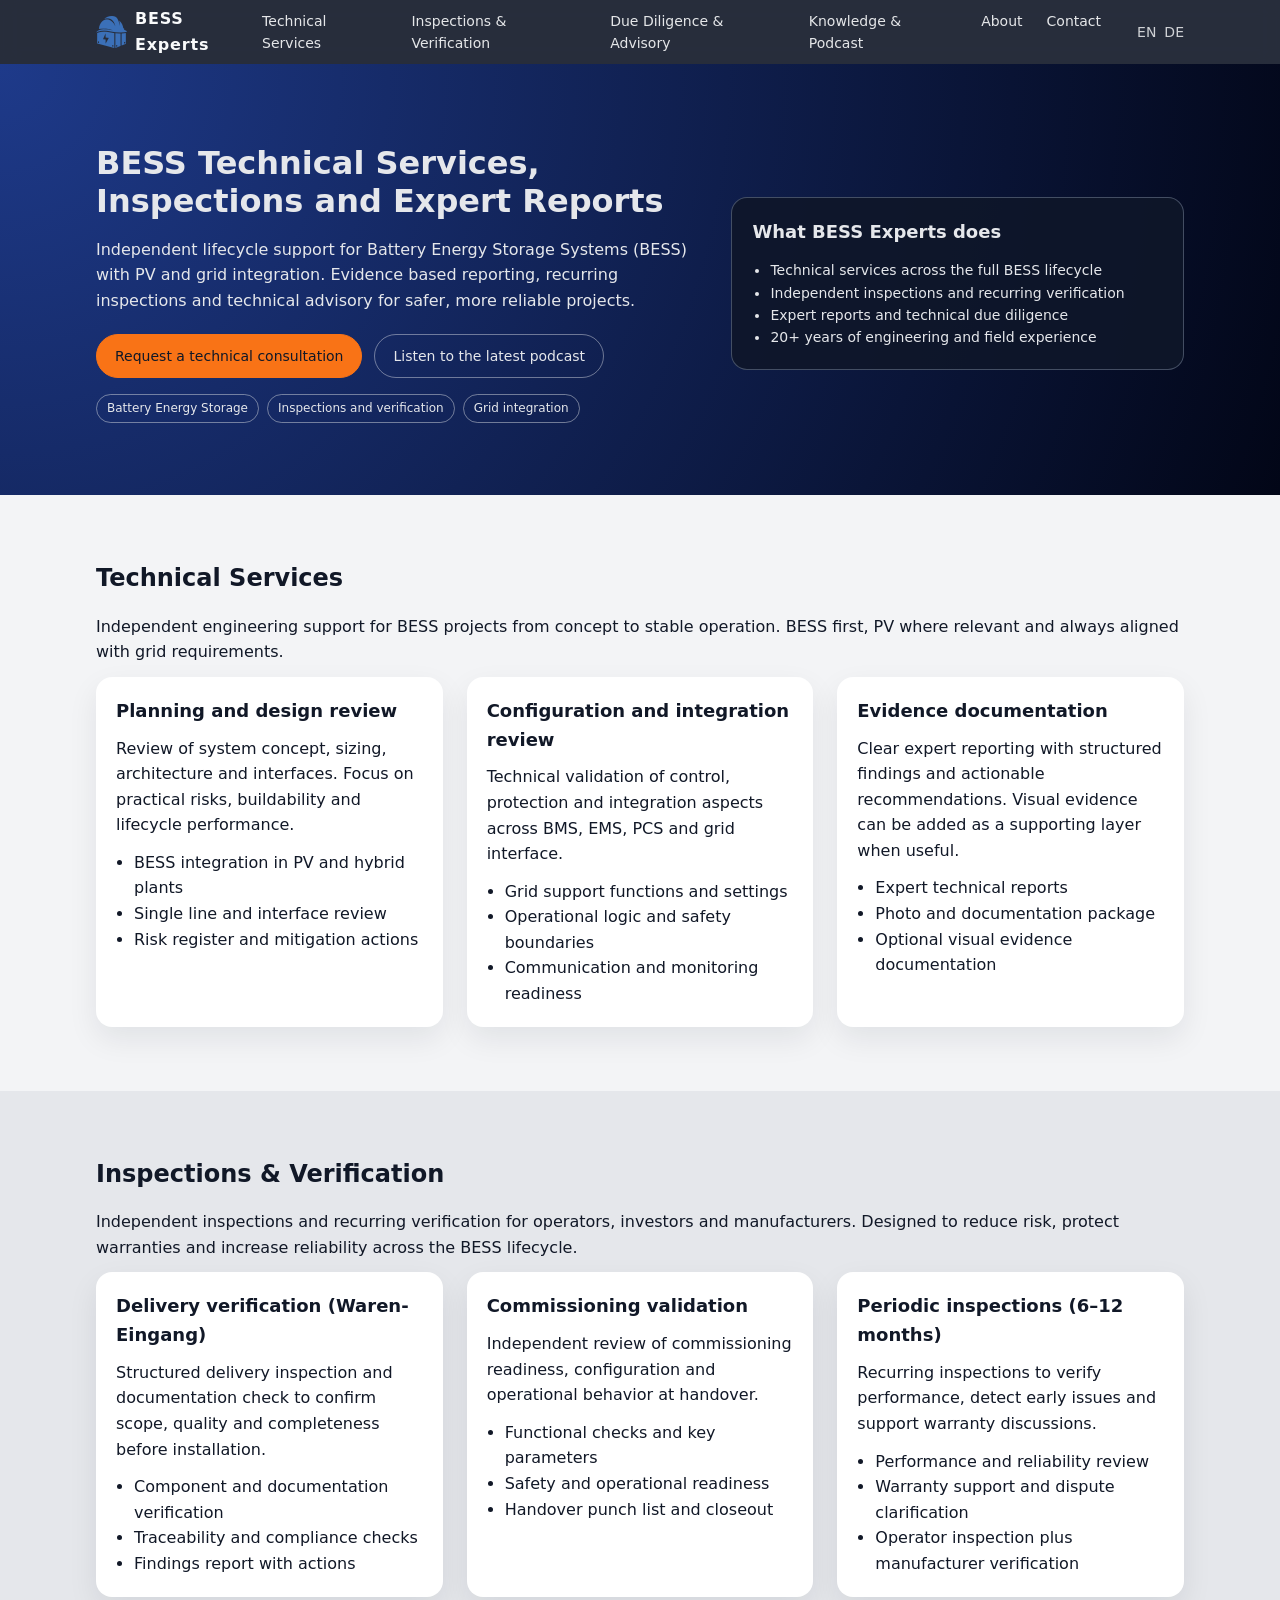
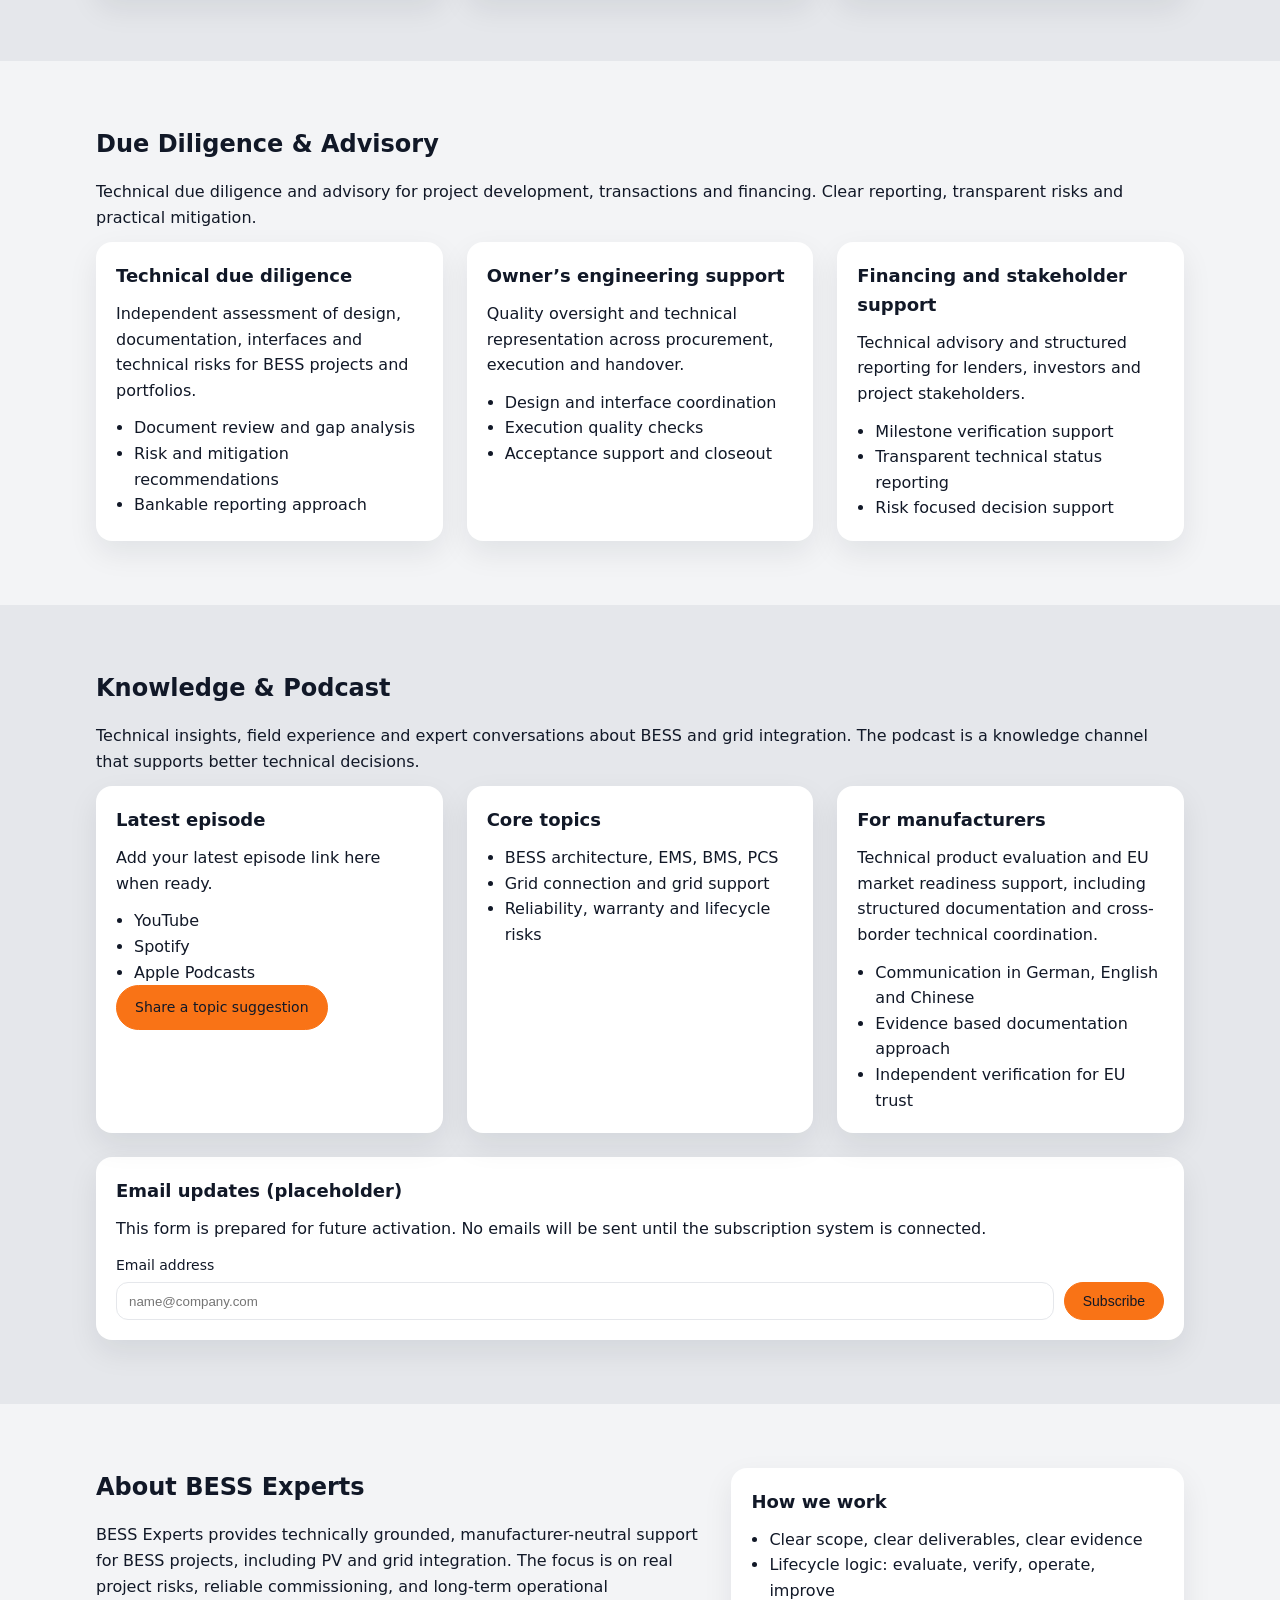
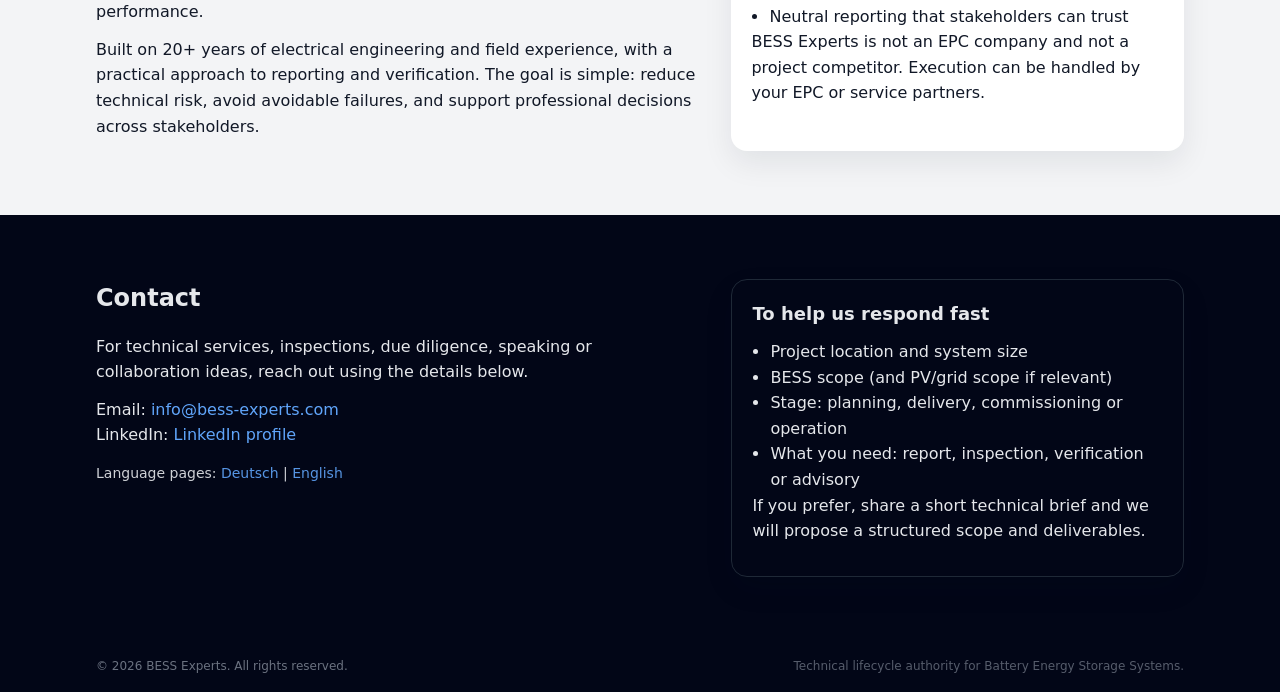
==== commit f8e69b3c: "Update index.html_Toke out the Chinese choose option and adding the top right corner language choose" ====
--- a/index.html
+++ b/index.html
@@ -114,6 +114,10 @@
         <a href="#knowledge">Knowledge & Podcast</a>
         <a href="#about">About</a>
         <a href="#contact">Contact</a>
+        <div class="lang-switch">
+  <a href="/" onclick="localStorage.setItem('bessexperts_lang_choice','en');">EN</a>
+  <a href="/de.html" onclick="localStorage.setItem('bessexperts_lang_choice','de');">DE</a>
+</div>
       </nav>
     </div>
   </header>
@@ -411,8 +415,6 @@
         <p style="margin-top:14px; font-size:14px; opacity:0.9;">
           Language pages:
           <a href="/de.html" style="color:#60a5fa;">Deutsch</a>
-          |
-          <a href="/zh.html" style="color:#60a5fa;">中文</a>
           |
           <a href="/?lang=en" style="color:#60a5fa;" onclick="localStorage.setItem('bessexperts_lang_choice','en');">English</a>
         </p>
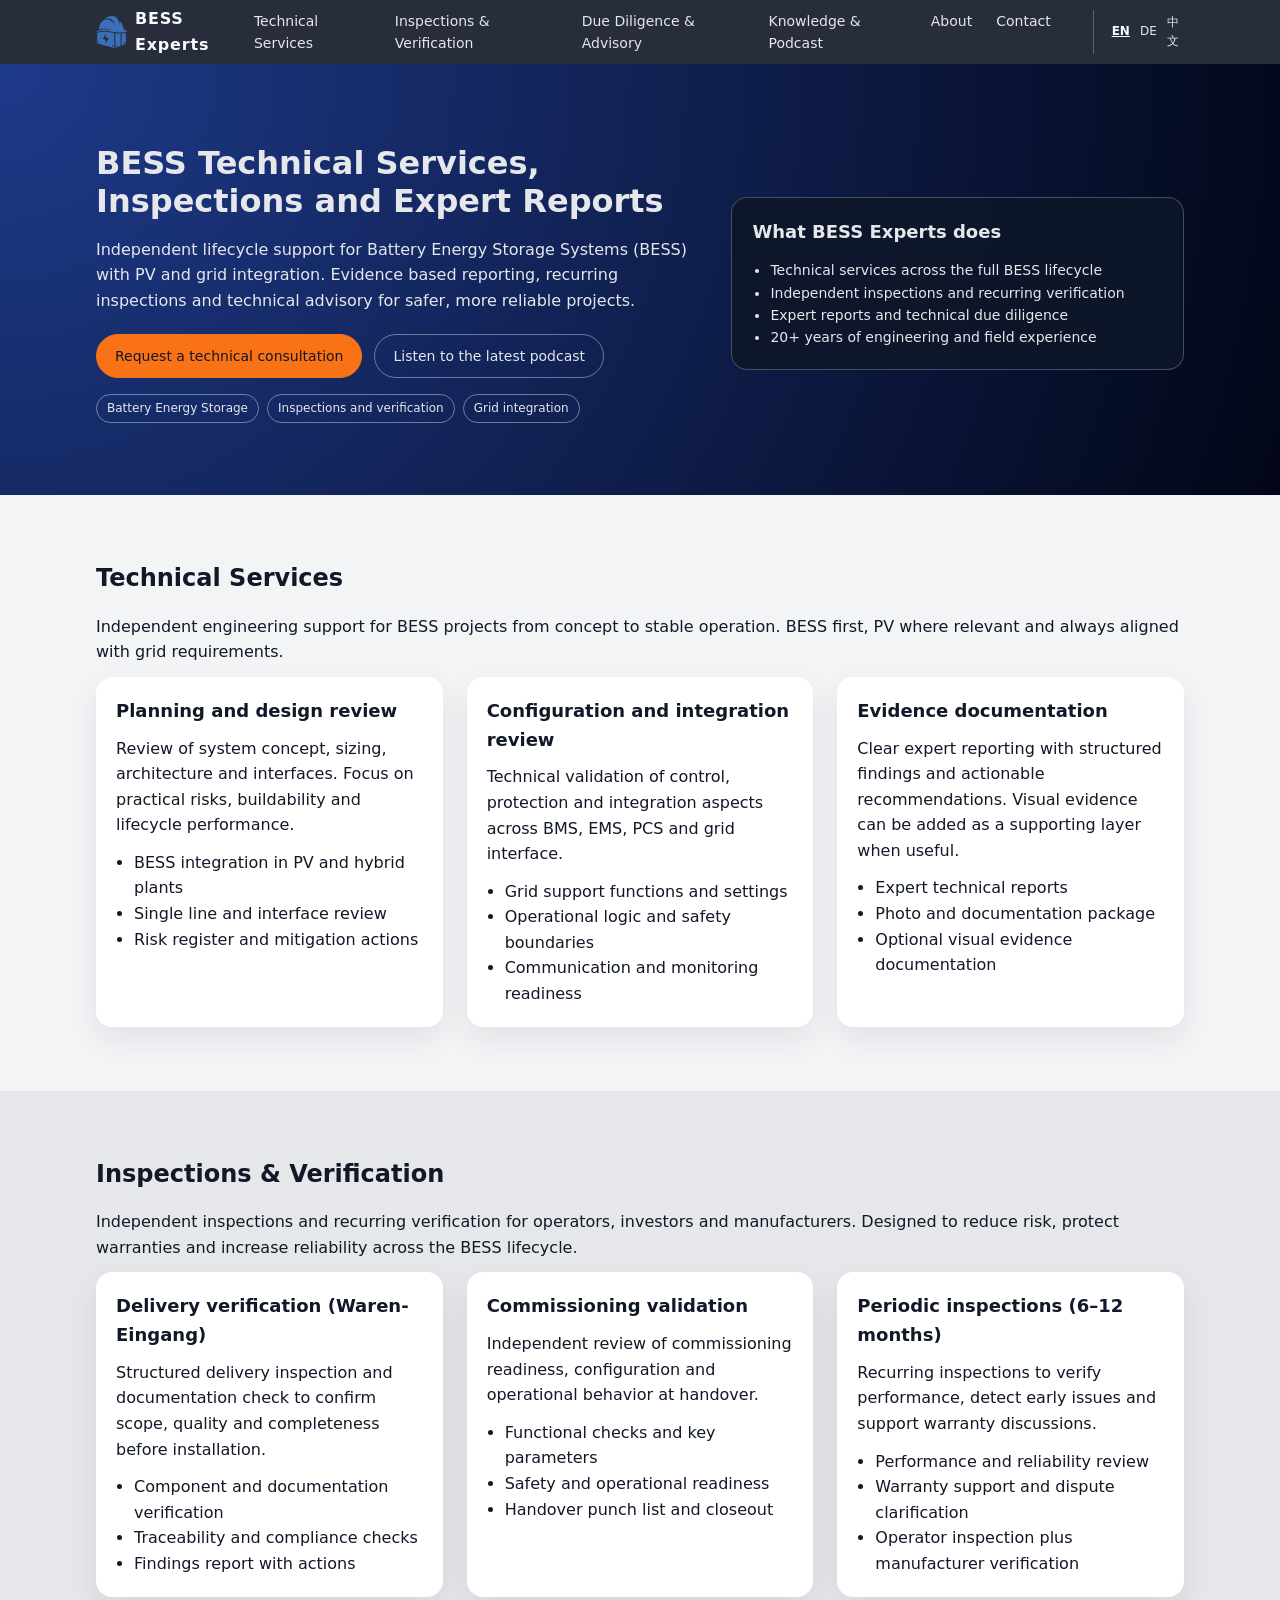
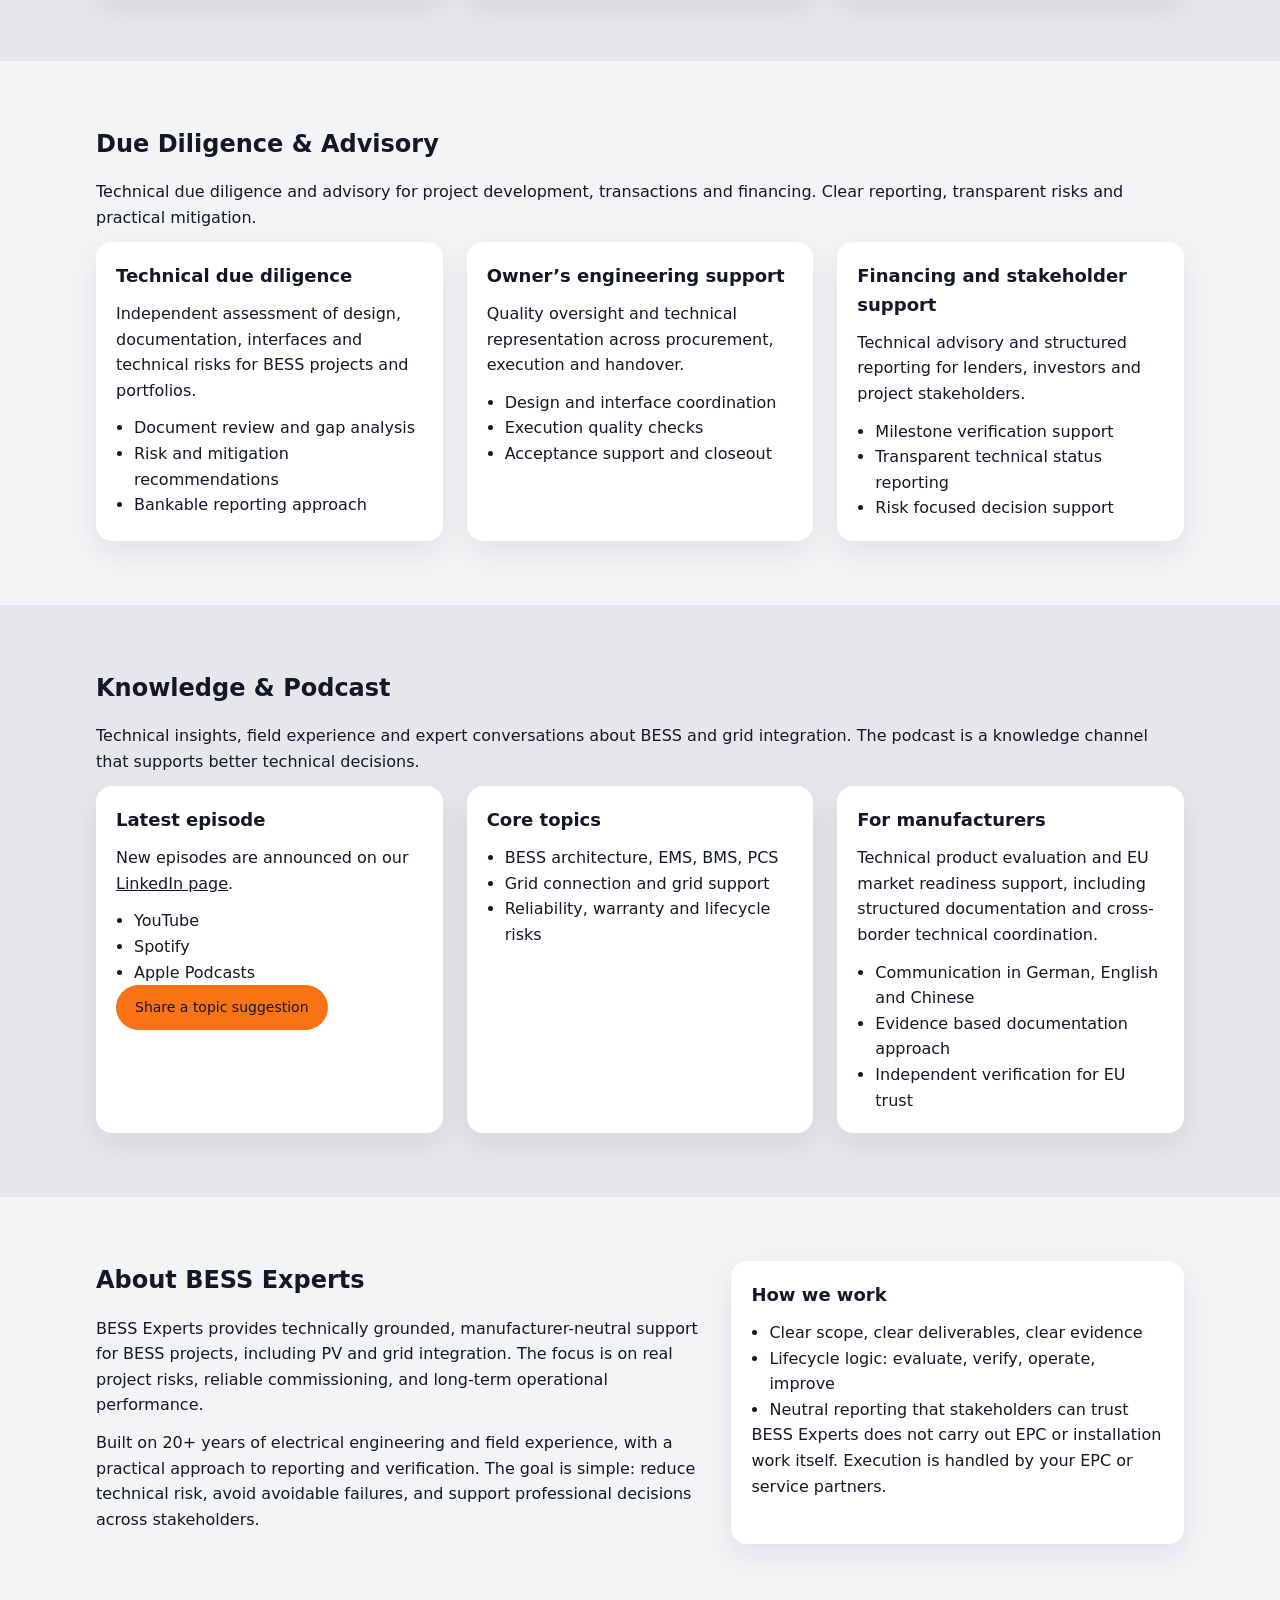
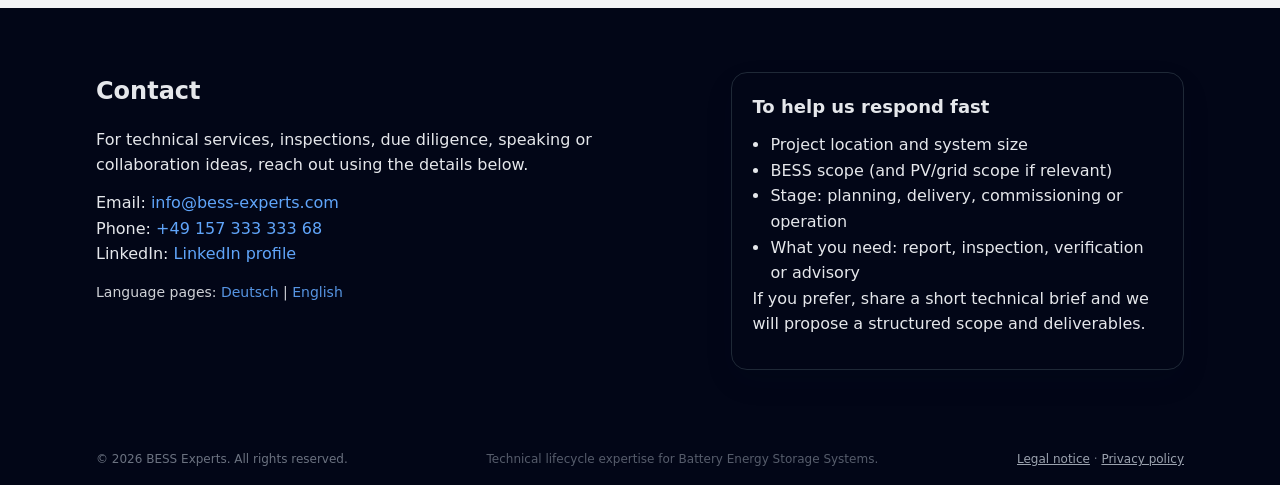
==== commit c245befd: "Add Impressum and privacy policy, update LinkedIn and SEO - New pages: impressum.html, datenschutz.h" ====
--- a/index.html
+++ b/index.html
@@ -15,8 +15,7 @@
   <link rel="alternate" hreflang="zh" href="https://bess-experts.com/zh.html" />
   <link rel="alternate" hreflang="x-default" href="https://bess-experts.com/" />
 
-  <!-- Favicon: add one of these files to repo root -->
-  <link rel="icon" href="/favicon.ico" sizes="any">
+  <!-- Favicon -->
   <link rel="icon" href="/favicon.png" type="image/png">
 
   <!-- Open Graph -->
@@ -73,14 +72,20 @@
   <script type="application/ld+json">
   {
     "@context": "https://schema.org",
-    "@type": "Organization",
-    "name": "BESS Experts",
+    "@type": "ProfessionalService",
+    "name": "Ingenieurbüro BESS EXPERTS",
+    "alternateName": "BESS Experts",
     "url": "https://bess-experts.com/",
     "logo": "https://bess-experts.com/logo.png",
+    "image": "https://bess-experts.com/logo.png",
+    "email": "info@bess-experts.com",
+    "telephone": "+49 157 33333368",
+    "founder": {"@type": "Person", "name": "Mohsen Ghaemi Tabrizi", "jobTitle": "Ingenieur"},
+    "address": {"@type": "PostalAddress", "streetAddress": "Schulstraße 23", "postalCode": "63110", "addressLocality": "Rodgau", "addressRegion": "Hessen", "addressCountry": "DE"},
+    "areaServed": ["DE", "AT", "CH", "EU"],
+    "knowsAbout": ["Battery Energy Storage Systems", "BESS", "Photovoltaics", "Grid integration", "Technical due diligence", "Commissioning", "Inspections"],
     "description": "Technical services, inspections and expert reports for Battery Energy Storage Systems (BESS), PV and grid integration.",
-    "sameAs": [
-      "https://www.linkedin.com"
-    ]
+    "sameAs": ["https://www.linkedin.com/company/bess-experts/"]
   }
   </script>
 
@@ -90,12 +95,7 @@
     "@type": "WebSite",
     "name": "BESS Experts",
     "url": "https://bess-experts.com/",
-    "inLanguage": "en",
-    "potentialAction": {
-      "@type": "SearchAction",
-      "target": "https://bess-experts.com/?q={search_term_string}",
-      "query-input": "required name=search_term_string"
-    }
+    "inLanguage": "en"
   }
   </script>
 </head>
@@ -115,8 +115,9 @@
         <a href="#about">About</a>
         <a href="#contact">Contact</a>
         <div class="lang-switch">
-  <a href="/" onclick="localStorage.setItem('bessexperts_lang_choice','en');">EN</a>
+  <a href="/?lang=en" onclick="localStorage.setItem('bessexperts_lang_choice','en');" class="active-lang" aria-current="page">EN</a>
   <a href="/de.html" onclick="localStorage.setItem('bessexperts_lang_choice','de');">DE</a>
+  <a href="/zh.html" onclick="localStorage.setItem('bessexperts_lang_choice','zh');">中文</a>
 </div>
       </nav>
     </div>
@@ -317,7 +318,7 @@
         <div class="card">
           <h3>Latest episode</h3>
           <p>
-            Add your latest episode link here when ready.
+            New episodes are announced on our <a href="https://www.linkedin.com/company/bess-experts/" target="_blank" rel="noopener" style="text-decoration:underline;">LinkedIn page</a>.
           </p>
           <ul>
             <li>YouTube</li>
@@ -350,22 +351,6 @@
             <li>Independent verification for EU trust</li>
           </ul>
         </div>
-      </div>
-
-      <!-- Email capture placeholder (not wired yet) -->
-      <div class="card" style="margin-top:24px;">
-        <h3>Email updates (placeholder)</h3>
-        <p>
-          This form is prepared for future activation. No emails will be sent until the subscription system is connected.
-        </p>
-        <form id="email-capture" action="#" method="post" onsubmit="return false;">
-          <label for="email" style="display:block; font-size:14px; margin-bottom:6px;">Email address</label>
-          <div style="display:flex; gap:10px; flex-wrap:wrap;">
-            <input id="email" name="email" type="email" placeholder="name@company.com" required
-              style="flex:1; min-width:240px; padding:10px 12px; border-radius:12px; border:1px solid #e5e7eb;">
-            <button class="btn primary" type="submit">Subscribe</button>
-          </div>
-        </form>
       </div>
     </div>
   </section>
@@ -393,7 +378,7 @@
           <li>Neutral reporting that stakeholders can trust</li>
         </ul>
         <p>
-          BESS Experts is not an EPC company and not a project competitor. Execution can be handled by your EPC or service partners.
+          BESS Experts does not carry out EPC or installation work itself. Execution is handled by your EPC or service partners.
         </p>
       </div>
     </div>
@@ -409,7 +394,8 @@
         </p>
         <p class="contact-details">
           Email: <a href="mailto:info@bess-experts.com">info@bess-experts.com</a><br>
-          LinkedIn: <a href="https://www.linkedin.com" target="_blank" rel="noopener">LinkedIn profile</a>
+          Phone: <a href="tel:+4915733333368">+49 157 333 333 68</a><br>
+          LinkedIn: <a href="https://www.linkedin.com/company/bess-experts/" target="_blank" rel="noopener">LinkedIn profile</a>
         </p>
 
         <p style="margin-top:14px; font-size:14px; opacity:0.9;">
@@ -438,7 +424,8 @@
   <footer class="footer">
     <div class="container footer-inner">
       <span>© <span id="year"></span> BESS Experts. All rights reserved.</span>
-      <span class="footer-note">Technical lifecycle authority for Battery Energy Storage Systems.</span>
+      <span class="footer-note">Technical lifecycle expertise for Battery Energy Storage Systems.</span>
+      <span class="footer-links"><a href="/impressum.html">Legal notice</a> · <a href="/datenschutz.html">Privacy policy</a></span>
     </div>
     <script>
       document.getElementById("year").textContent = new Date().getFullYear();
--- a/style.css
+++ b/style.css
@@ -333,3 +333,88 @@
   font-weight: 700;
   text-decoration: underline;
 }
+
+.lang-switch {
+  display: flex;
+  gap: 10px;
+  margin-left: 18px;
+  padding-left: 18px;
+  border-left: 1px solid rgba(249, 250, 251, 0.25);
+}
+
+.lang-switch a {
+  font-size: 12px;
+  opacity: 0.9;
+}
+
+.lang-switch a:hover {
+  opacity: 1;
+}
+
+/* Footer legal links */
+.footer-links a {
+  color: #9ca3af;
+  text-decoration: underline;
+}
+
+.footer-links a:hover {
+  color: #e5e7eb;
+}
+
+@media (max-width: 900px) {
+  .footer-inner {
+    flex-direction: column;
+    align-items: flex-start;
+    gap: 6px;
+  }
+}
+
+/* Legal pages */
+.legal {
+  padding: 48px 0 64px;
+}
+
+.legal .card {
+  max-width: 820px;
+}
+
+.legal h1 {
+  font-size: 28px;
+  margin-bottom: 8px;
+}
+
+.legal h2 {
+  font-size: 19px;
+  margin: 28px 0 8px;
+}
+
+.legal h3 {
+  font-size: 16px;
+  margin: 18px 0 6px;
+}
+
+.legal p,
+.legal li {
+  margin-bottom: 8px;
+}
+
+.legal ul {
+  margin-left: 20px;
+  list-style: disc;
+}
+
+.legal a {
+  color: #1d4ed8;
+  text-decoration: underline;
+}
+
+.legal .meta {
+  color: #6b7280;
+  font-size: 14px;
+}
+
+.legal hr {
+  border: 0;
+  border-top: 1px solid #e5e7eb;
+  margin: 36px 0;
+}
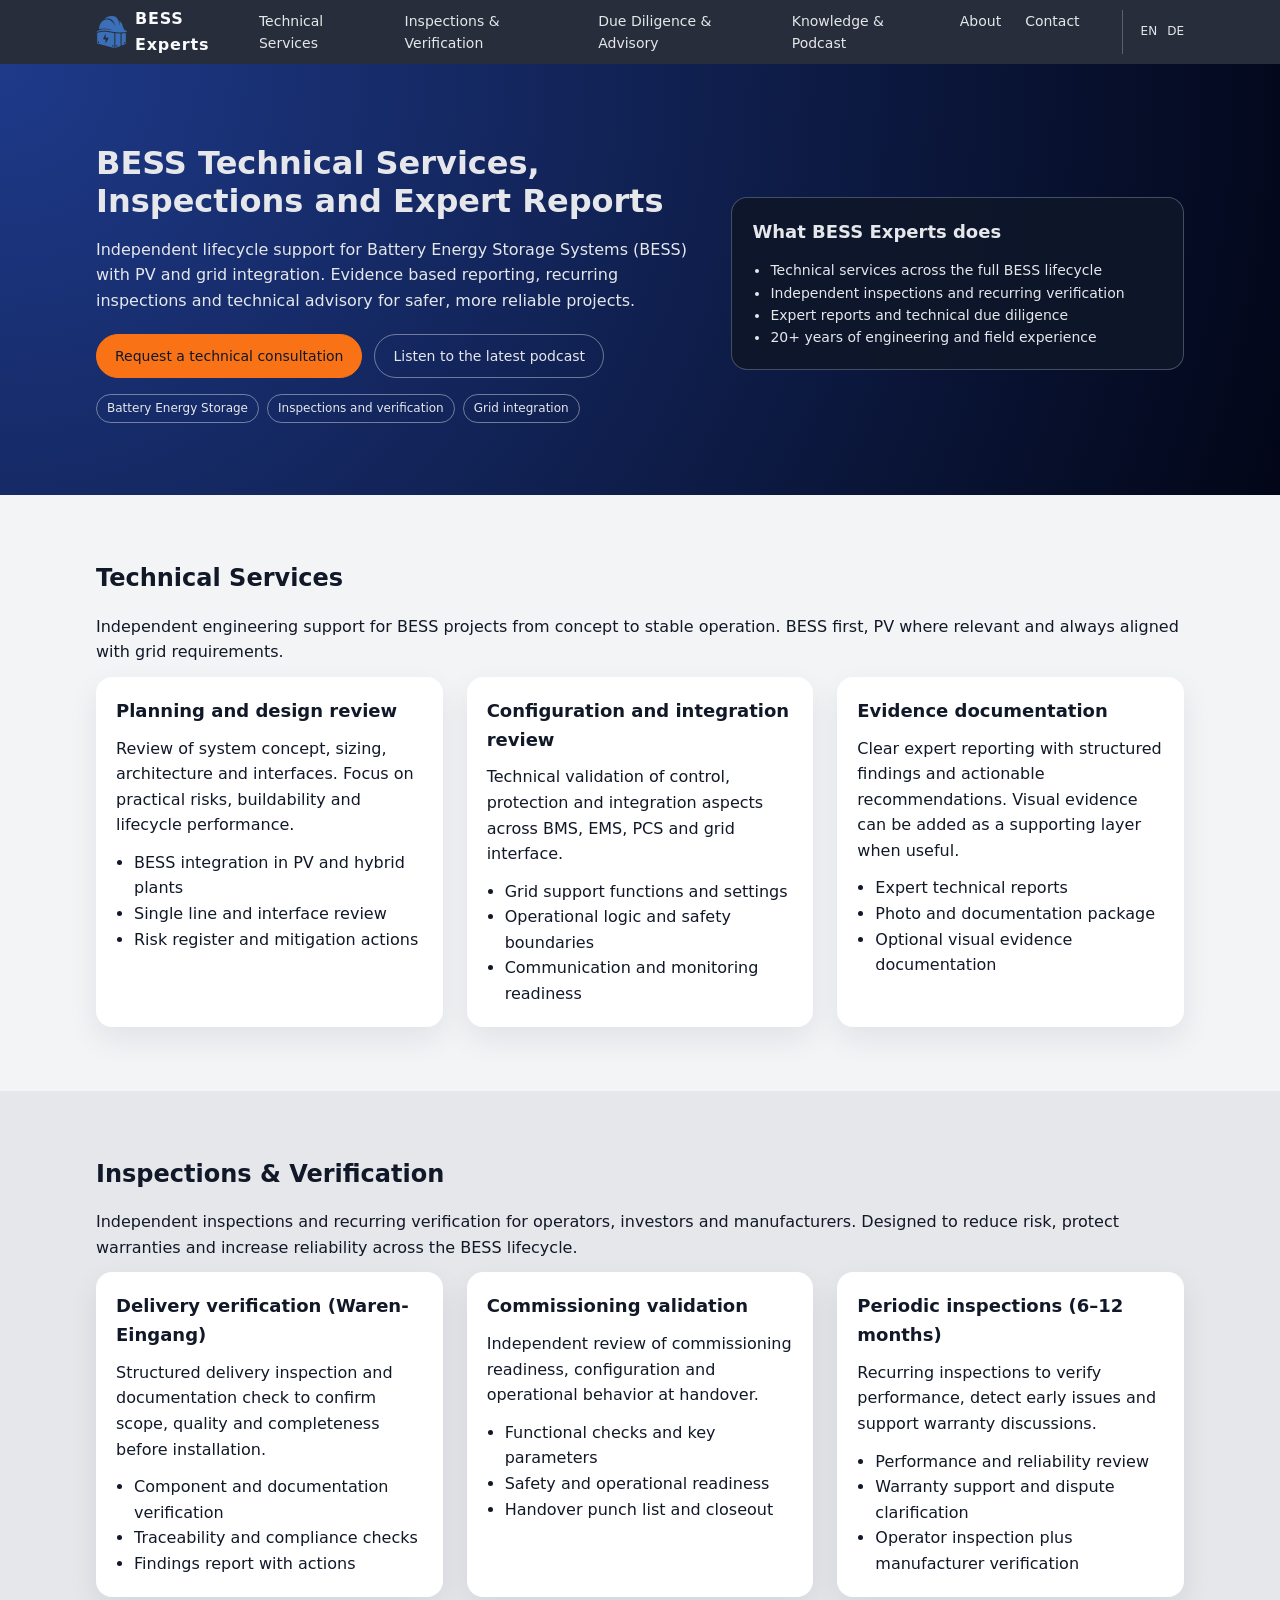
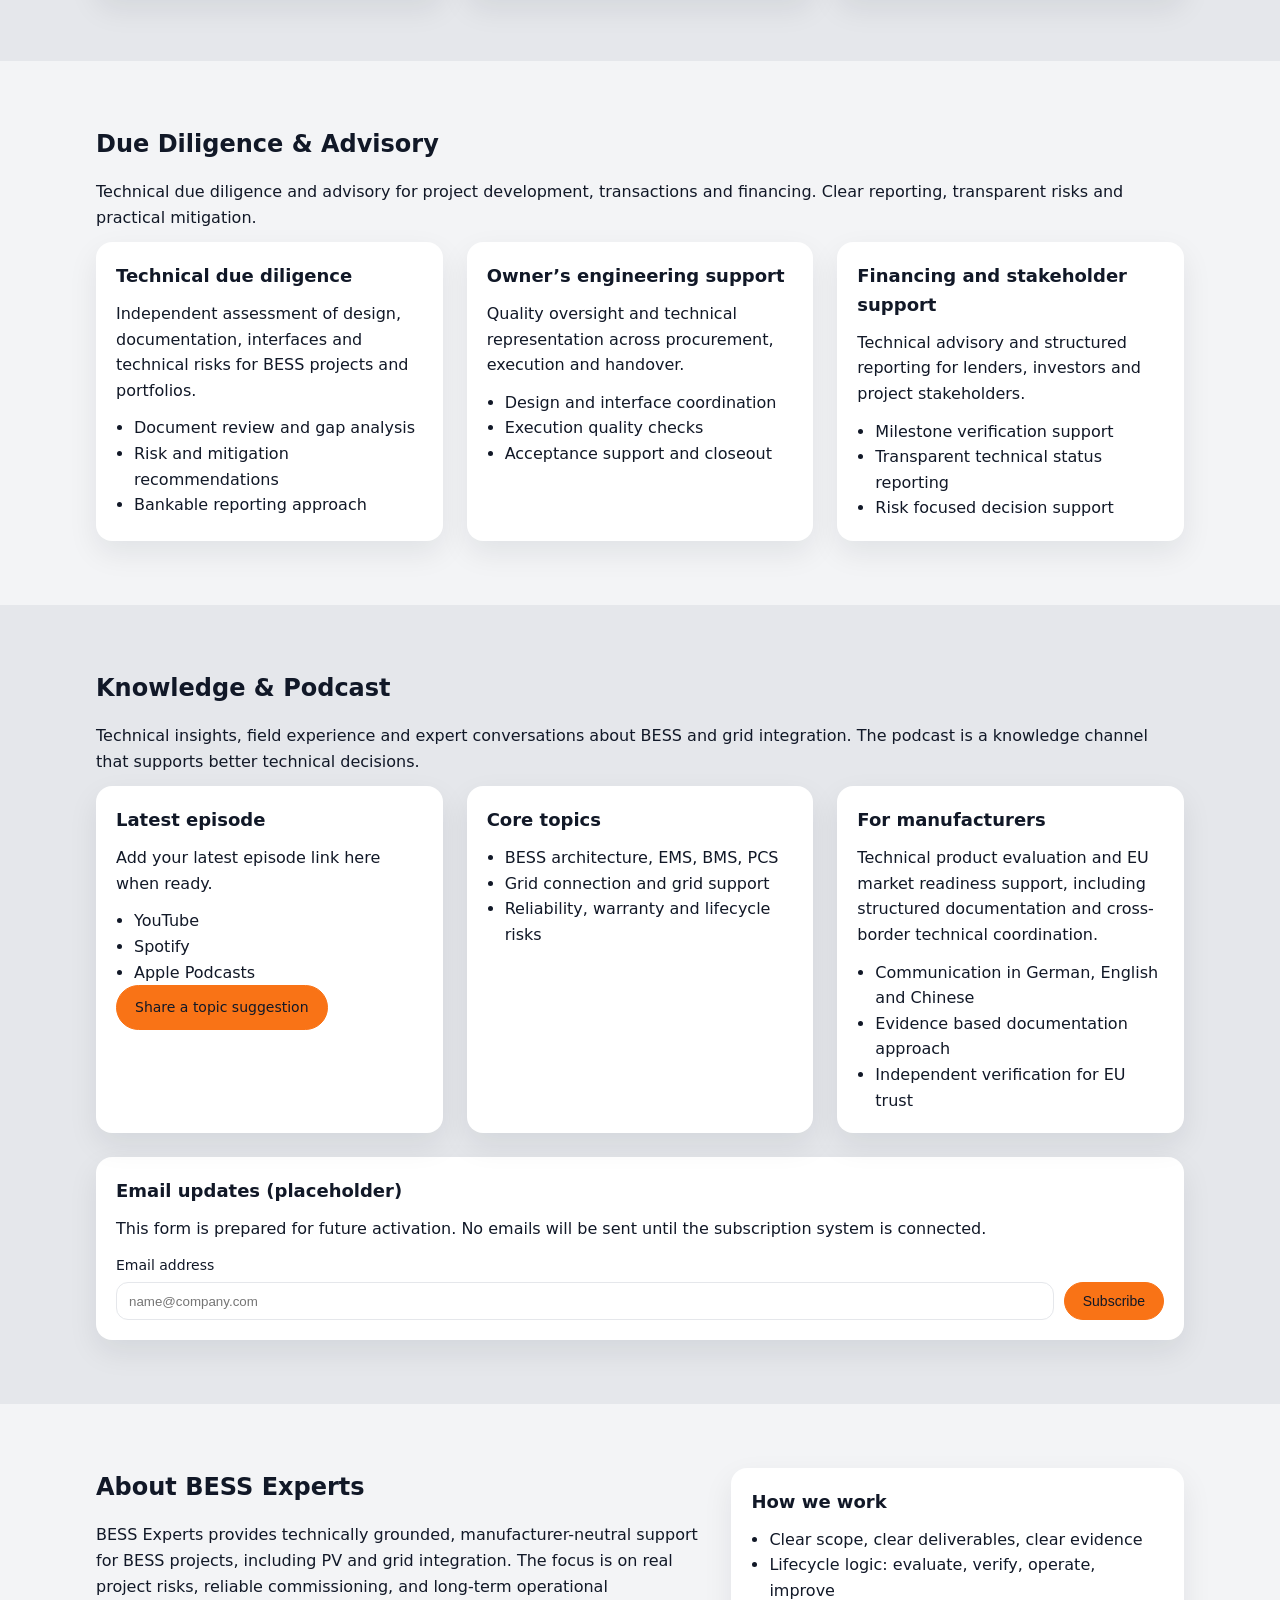
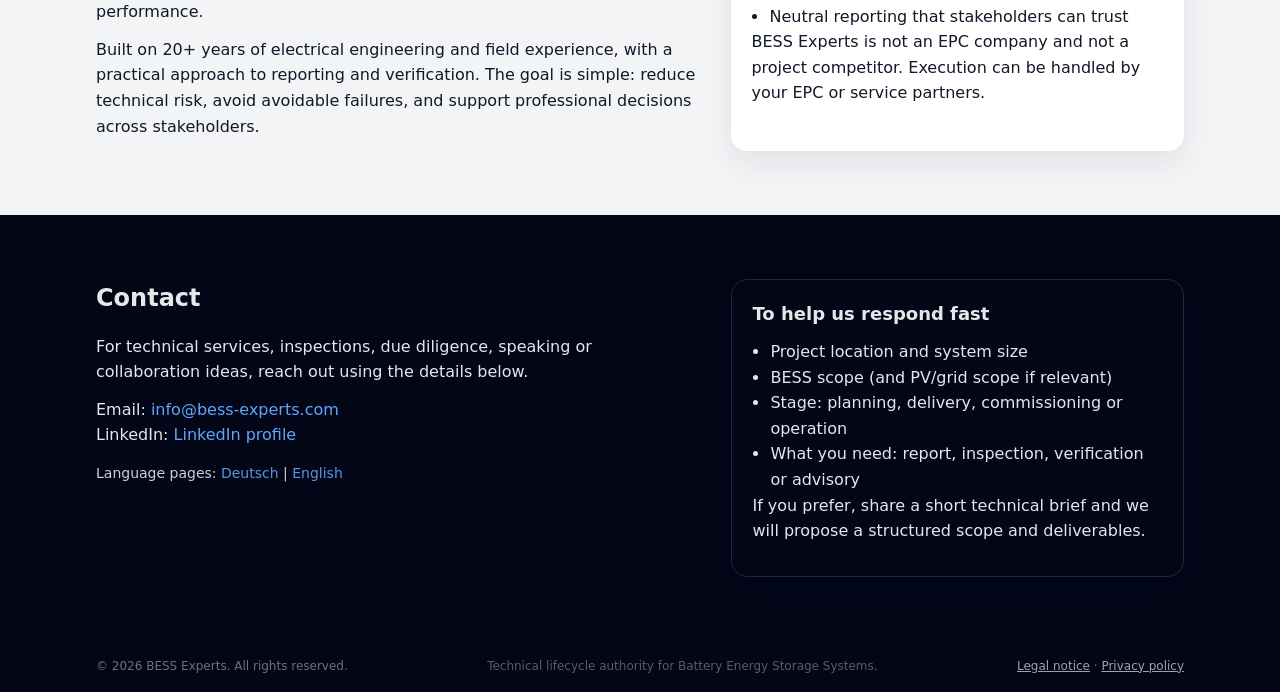
==== commit fa64dbb0: "Restore original pages; keep only Impressum, Datenschutz and LinkedIn link - Restored index.html, de" ====
--- a/index.html
+++ b/index.html
@@ -15,7 +15,8 @@
   <link rel="alternate" hreflang="zh" href="https://bess-experts.com/zh.html" />
   <link rel="alternate" hreflang="x-default" href="https://bess-experts.com/" />
 
-  <!-- Favicon -->
+  <!-- Favicon: add one of these files to repo root -->
+  <link rel="icon" href="/favicon.ico" sizes="any">
   <link rel="icon" href="/favicon.png" type="image/png">
 
   <!-- Open Graph -->
@@ -72,20 +73,14 @@
   <script type="application/ld+json">
   {
     "@context": "https://schema.org",
-    "@type": "ProfessionalService",
-    "name": "Ingenieurbüro BESS EXPERTS",
-    "alternateName": "BESS Experts",
+    "@type": "Organization",
+    "name": "BESS Experts",
     "url": "https://bess-experts.com/",
     "logo": "https://bess-experts.com/logo.png",
-    "image": "https://bess-experts.com/logo.png",
-    "email": "info@bess-experts.com",
-    "telephone": "+49 157 33333368",
-    "founder": {"@type": "Person", "name": "Mohsen Ghaemi Tabrizi", "jobTitle": "Ingenieur"},
-    "address": {"@type": "PostalAddress", "streetAddress": "Schulstraße 23", "postalCode": "63110", "addressLocality": "Rodgau", "addressRegion": "Hessen", "addressCountry": "DE"},
-    "areaServed": ["DE", "AT", "CH", "EU"],
-    "knowsAbout": ["Battery Energy Storage Systems", "BESS", "Photovoltaics", "Grid integration", "Technical due diligence", "Commissioning", "Inspections"],
     "description": "Technical services, inspections and expert reports for Battery Energy Storage Systems (BESS), PV and grid integration.",
-    "sameAs": ["https://www.linkedin.com/company/bess-experts/"]
+    "sameAs": [
+      "https://www.linkedin.com/company/bess-experts/"
+    ]
   }
   </script>
 
@@ -95,7 +90,12 @@
     "@type": "WebSite",
     "name": "BESS Experts",
     "url": "https://bess-experts.com/",
-    "inLanguage": "en"
+    "inLanguage": "en",
+    "potentialAction": {
+      "@type": "SearchAction",
+      "target": "https://bess-experts.com/?q={search_term_string}",
+      "query-input": "required name=search_term_string"
+    }
   }
   </script>
 </head>
@@ -115,9 +115,8 @@
         <a href="#about">About</a>
         <a href="#contact">Contact</a>
         <div class="lang-switch">
-  <a href="/?lang=en" onclick="localStorage.setItem('bessexperts_lang_choice','en');" class="active-lang" aria-current="page">EN</a>
+  <a href="/" onclick="localStorage.setItem('bessexperts_lang_choice','en');">EN</a>
   <a href="/de.html" onclick="localStorage.setItem('bessexperts_lang_choice','de');">DE</a>
-  <a href="/zh.html" onclick="localStorage.setItem('bessexperts_lang_choice','zh');">中文</a>
 </div>
       </nav>
     </div>
@@ -318,7 +317,7 @@
         <div class="card">
           <h3>Latest episode</h3>
           <p>
-            New episodes are announced on our <a href="https://www.linkedin.com/company/bess-experts/" target="_blank" rel="noopener" style="text-decoration:underline;">LinkedIn page</a>.
+            Add your latest episode link here when ready.
           </p>
           <ul>
             <li>YouTube</li>
@@ -351,6 +350,22 @@
             <li>Independent verification for EU trust</li>
           </ul>
         </div>
+      </div>
+
+      <!-- Email capture placeholder (not wired yet) -->
+      <div class="card" style="margin-top:24px;">
+        <h3>Email updates (placeholder)</h3>
+        <p>
+          This form is prepared for future activation. No emails will be sent until the subscription system is connected.
+        </p>
+        <form id="email-capture" action="#" method="post" onsubmit="return false;">
+          <label for="email" style="display:block; font-size:14px; margin-bottom:6px;">Email address</label>
+          <div style="display:flex; gap:10px; flex-wrap:wrap;">
+            <input id="email" name="email" type="email" placeholder="name@company.com" required
+              style="flex:1; min-width:240px; padding:10px 12px; border-radius:12px; border:1px solid #e5e7eb;">
+            <button class="btn primary" type="submit">Subscribe</button>
+          </div>
+        </form>
       </div>
     </div>
   </section>
@@ -378,7 +393,7 @@
           <li>Neutral reporting that stakeholders can trust</li>
         </ul>
         <p>
-          BESS Experts does not carry out EPC or installation work itself. Execution is handled by your EPC or service partners.
+          BESS Experts is not an EPC company and not a project competitor. Execution can be handled by your EPC or service partners.
         </p>
       </div>
     </div>
@@ -394,7 +409,6 @@
         </p>
         <p class="contact-details">
           Email: <a href="mailto:info@bess-experts.com">info@bess-experts.com</a><br>
-          Phone: <a href="tel:+4915733333368">+49 157 333 333 68</a><br>
           LinkedIn: <a href="https://www.linkedin.com/company/bess-experts/" target="_blank" rel="noopener">LinkedIn profile</a>
         </p>
 
@@ -424,7 +438,7 @@
   <footer class="footer">
     <div class="container footer-inner">
       <span>© <span id="year"></span> BESS Experts. All rights reserved.</span>
-      <span class="footer-note">Technical lifecycle expertise for Battery Energy Storage Systems.</span>
+      <span class="footer-note">Technical lifecycle authority for Battery Energy Storage Systems.</span>
       <span class="footer-links"><a href="/impressum.html">Legal notice</a> · <a href="/datenschutz.html">Privacy policy</a></span>
     </div>
     <script>
--- a/style.css
+++ b/style.css
@@ -352,69 +352,19 @@
 }
 
 /* Footer legal links */
-.footer-links a {
-  color: #9ca3af;
-  text-decoration: underline;
-}
-
-.footer-links a:hover {
-  color: #e5e7eb;
-}
-
+.footer-links a { color: #9ca3af; text-decoration: underline; }
+.footer-links a:hover { color: #e5e7eb; }
 @media (max-width: 900px) {
-  .footer-inner {
-    flex-direction: column;
-    align-items: flex-start;
-    gap: 6px;
-  }
+  .footer-inner { flex-direction: column; align-items: flex-start; gap: 6px; }
 }
 
 /* Legal pages */
-.legal {
-  padding: 48px 0 64px;
-}
-
-.legal .card {
-  max-width: 820px;
-}
-
-.legal h1 {
-  font-size: 28px;
-  margin-bottom: 8px;
-}
-
-.legal h2 {
-  font-size: 19px;
-  margin: 28px 0 8px;
-}
-
-.legal h3 {
-  font-size: 16px;
-  margin: 18px 0 6px;
-}
-
-.legal p,
-.legal li {
-  margin-bottom: 8px;
-}
-
-.legal ul {
-  margin-left: 20px;
-  list-style: disc;
-}
-
-.legal a {
-  color: #1d4ed8;
-  text-decoration: underline;
-}
-
-.legal .meta {
-  color: #6b7280;
-  font-size: 14px;
-}
-
-.legal hr {
-  border: 0;
-  border-top: 1px solid #e5e7eb;
-  margin: 36px 0;
-}
+.legal { padding: 48px 0 64px; }
+.legal .card { max-width: 820px; }
+.legal h1 { font-size: 28px; margin-bottom: 8px; }
+.legal h2 { font-size: 19px; margin: 28px 0 8px; }
+.legal p, .legal li { margin-bottom: 8px; }
+.legal ul { margin-left: 20px; list-style: disc; }
+.legal a { color: #1d4ed8; text-decoration: underline; }
+.legal .meta { color: #6b7280; font-size: 14px; }
+.legal hr { border: 0; border-top: 1px solid #e5e7eb; margin: 36px 0; }
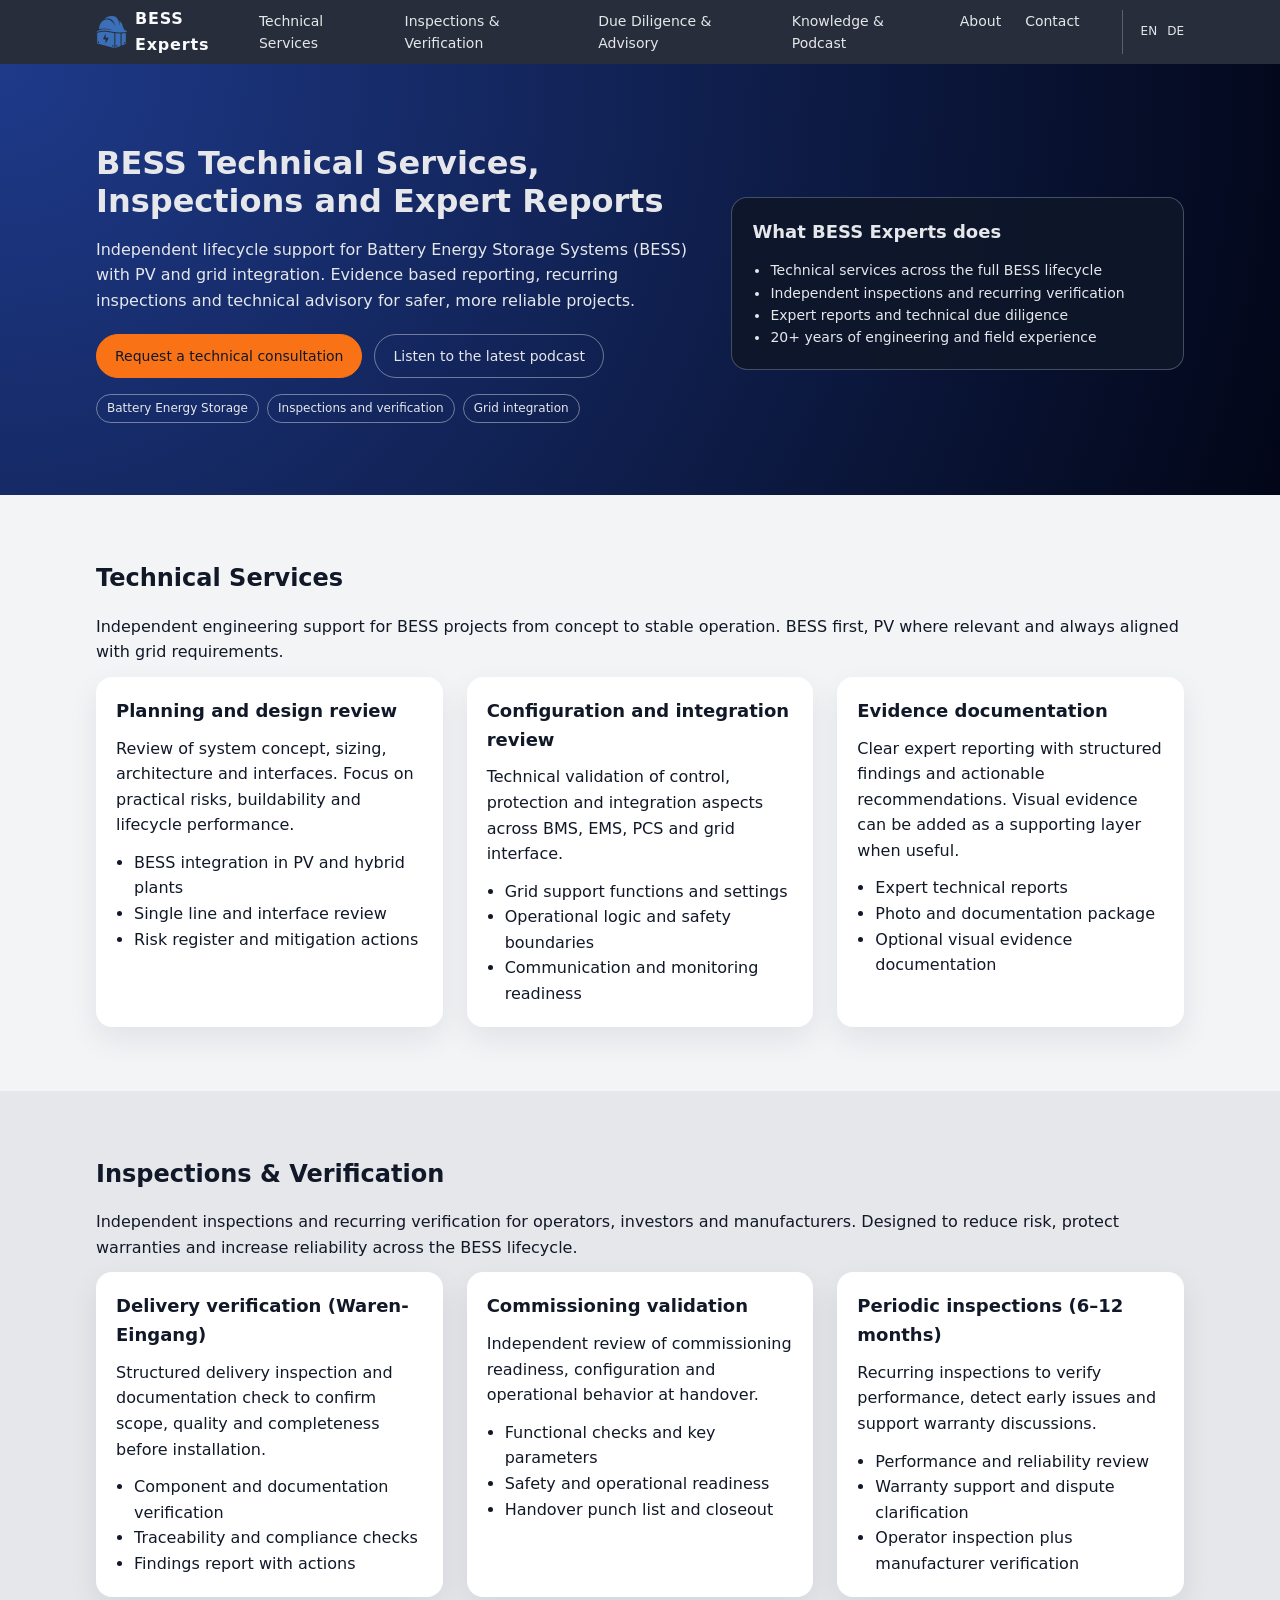
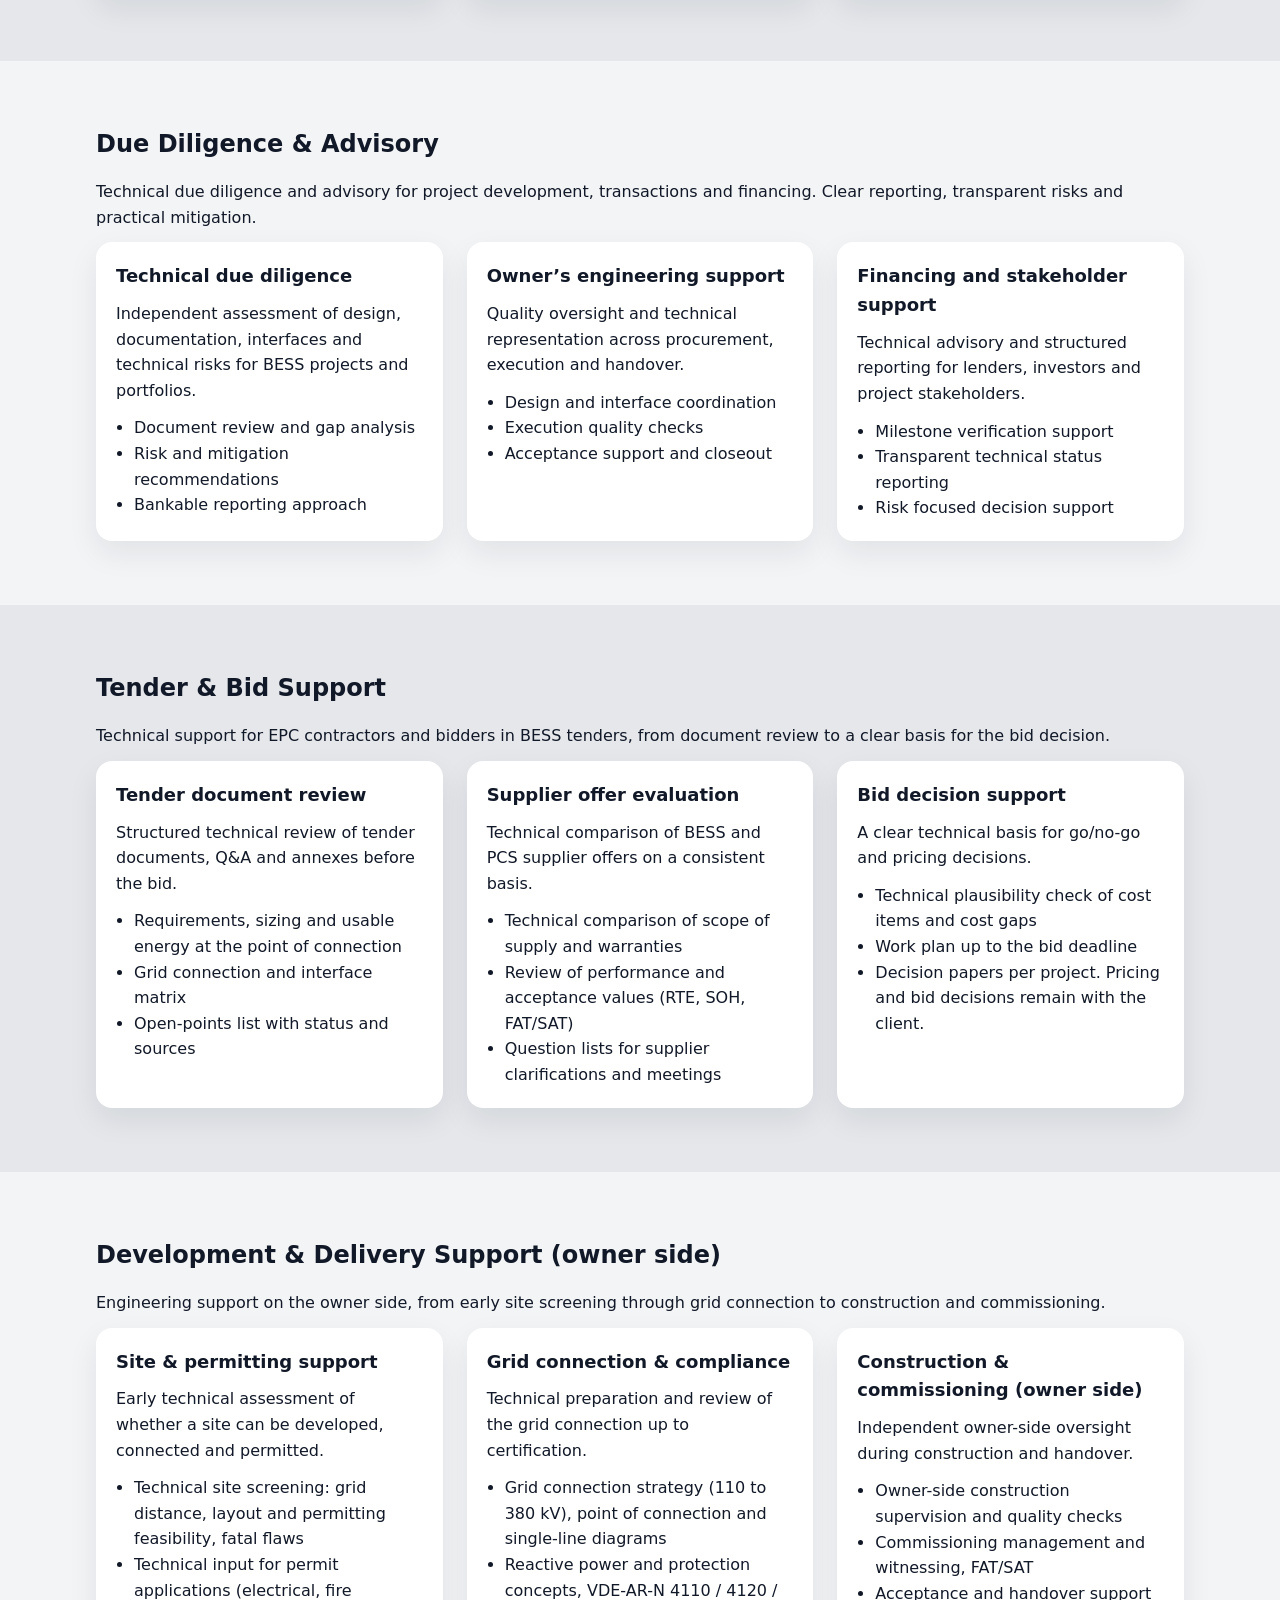
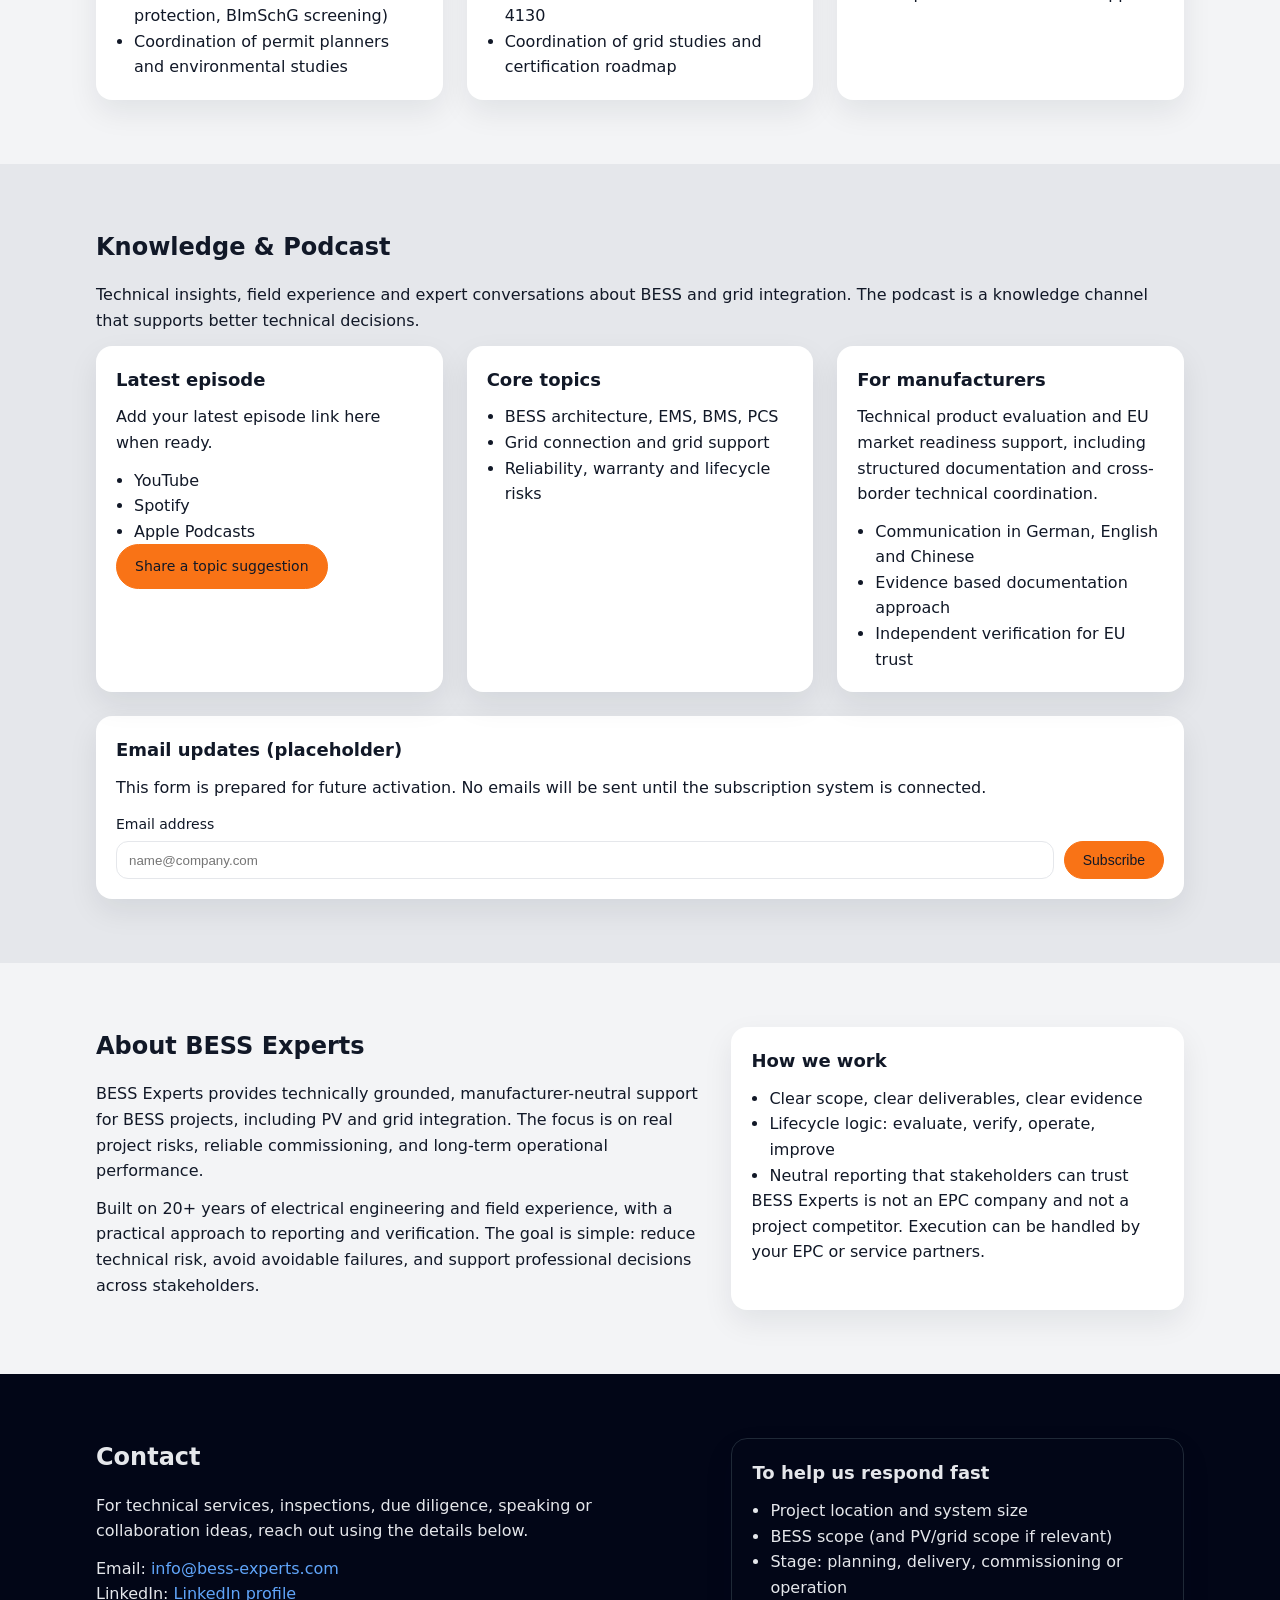
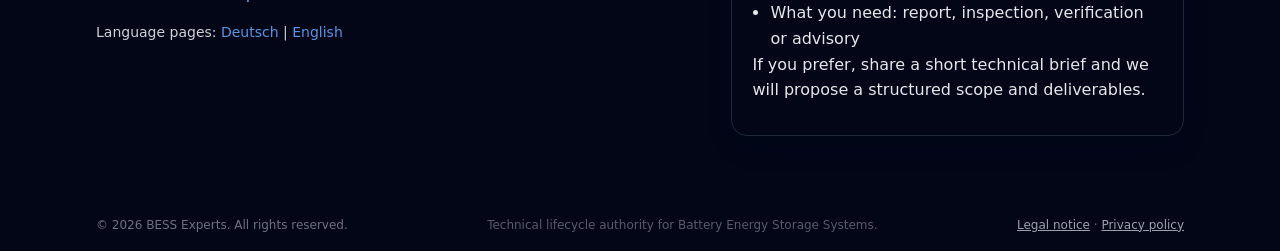
==== commit 9c8a569e: "Add Tender & Bid Support and owner-side Delivery Support sections - New section "Tender & Bid Suppor" ====
--- a/index.html
+++ b/index.html
@@ -304,6 +304,102 @@
     </div>
   </section>
 
+  <!-- Tender & Bid Support -->
+  <section id="bid-support" class="section gray">
+    <div class="container">
+      <h2>Tender &amp; Bid Support</h2>
+      <p>
+        Technical support for EPC contractors and bidders in BESS tenders, from document review to a clear basis for the bid decision.
+      </p>
+
+      <div class="grid-3">
+        <div class="card">
+          <h3>Tender document review</h3>
+          <p>
+            Structured technical review of tender documents, Q&amp;A and annexes before the bid.
+          </p>
+          <ul>
+            <li>Requirements, sizing and usable energy at the point of connection</li>
+            <li>Grid connection and interface matrix</li>
+            <li>Open-points list with status and sources</li>
+          </ul>
+        </div>
+
+        <div class="card">
+          <h3>Supplier offer evaluation</h3>
+          <p>
+            Technical comparison of BESS and PCS supplier offers on a consistent basis.
+          </p>
+          <ul>
+            <li>Technical comparison of scope of supply and warranties</li>
+            <li>Review of performance and acceptance values (RTE, SOH, FAT/SAT)</li>
+            <li>Question lists for supplier clarifications and meetings</li>
+          </ul>
+        </div>
+
+        <div class="card">
+          <h3>Bid decision support</h3>
+          <p>
+            A clear technical basis for go/no-go and pricing decisions.
+          </p>
+          <ul>
+            <li>Technical plausibility check of cost items and cost gaps</li>
+            <li>Work plan up to the bid deadline</li>
+            <li>Decision papers per project. Pricing and bid decisions remain with the client.</li>
+          </ul>
+        </div>
+      </div>
+    </div>
+  </section>
+
+  <!-- Development & Delivery Support (owner side) -->
+  <section id="delivery-support" class="section">
+    <div class="container">
+      <h2>Development &amp; Delivery Support (owner side)</h2>
+      <p>
+        Engineering support on the owner side, from early site screening through grid connection to construction and commissioning.
+      </p>
+
+      <div class="grid-3">
+        <div class="card">
+          <h3>Site &amp; permitting support</h3>
+          <p>
+            Early technical assessment of whether a site can be developed, connected and permitted.
+          </p>
+          <ul>
+            <li>Technical site screening: grid distance, layout and permitting feasibility, fatal flaws</li>
+            <li>Technical input for permit applications (electrical, fire protection, BImSchG screening)</li>
+            <li>Coordination of permit planners and environmental studies</li>
+          </ul>
+        </div>
+
+        <div class="card">
+          <h3>Grid connection &amp; compliance</h3>
+          <p>
+            Technical preparation and review of the grid connection up to certification.
+          </p>
+          <ul>
+            <li>Grid connection strategy (110 to 380 kV), point of connection and single-line diagrams</li>
+            <li>Reactive power and protection concepts, VDE-AR-N 4110 / 4120 / 4130</li>
+            <li>Coordination of grid studies and certification roadmap</li>
+          </ul>
+        </div>
+
+        <div class="card">
+          <h3>Construction &amp; commissioning (owner side)</h3>
+          <p>
+            Independent owner-side oversight during construction and handover.
+          </p>
+          <ul>
+            <li>Owner-side construction supervision and quality checks</li>
+            <li>Commissioning management and witnessing, FAT/SAT</li>
+            <li>Acceptance and handover support</li>
+          </ul>
+        </div>
+      </div>
+    </div>
+  </section>
+
   <!-- Knowledge & Podcast -->
   <section id="knowledge" class="section gray">
     <div class="container">
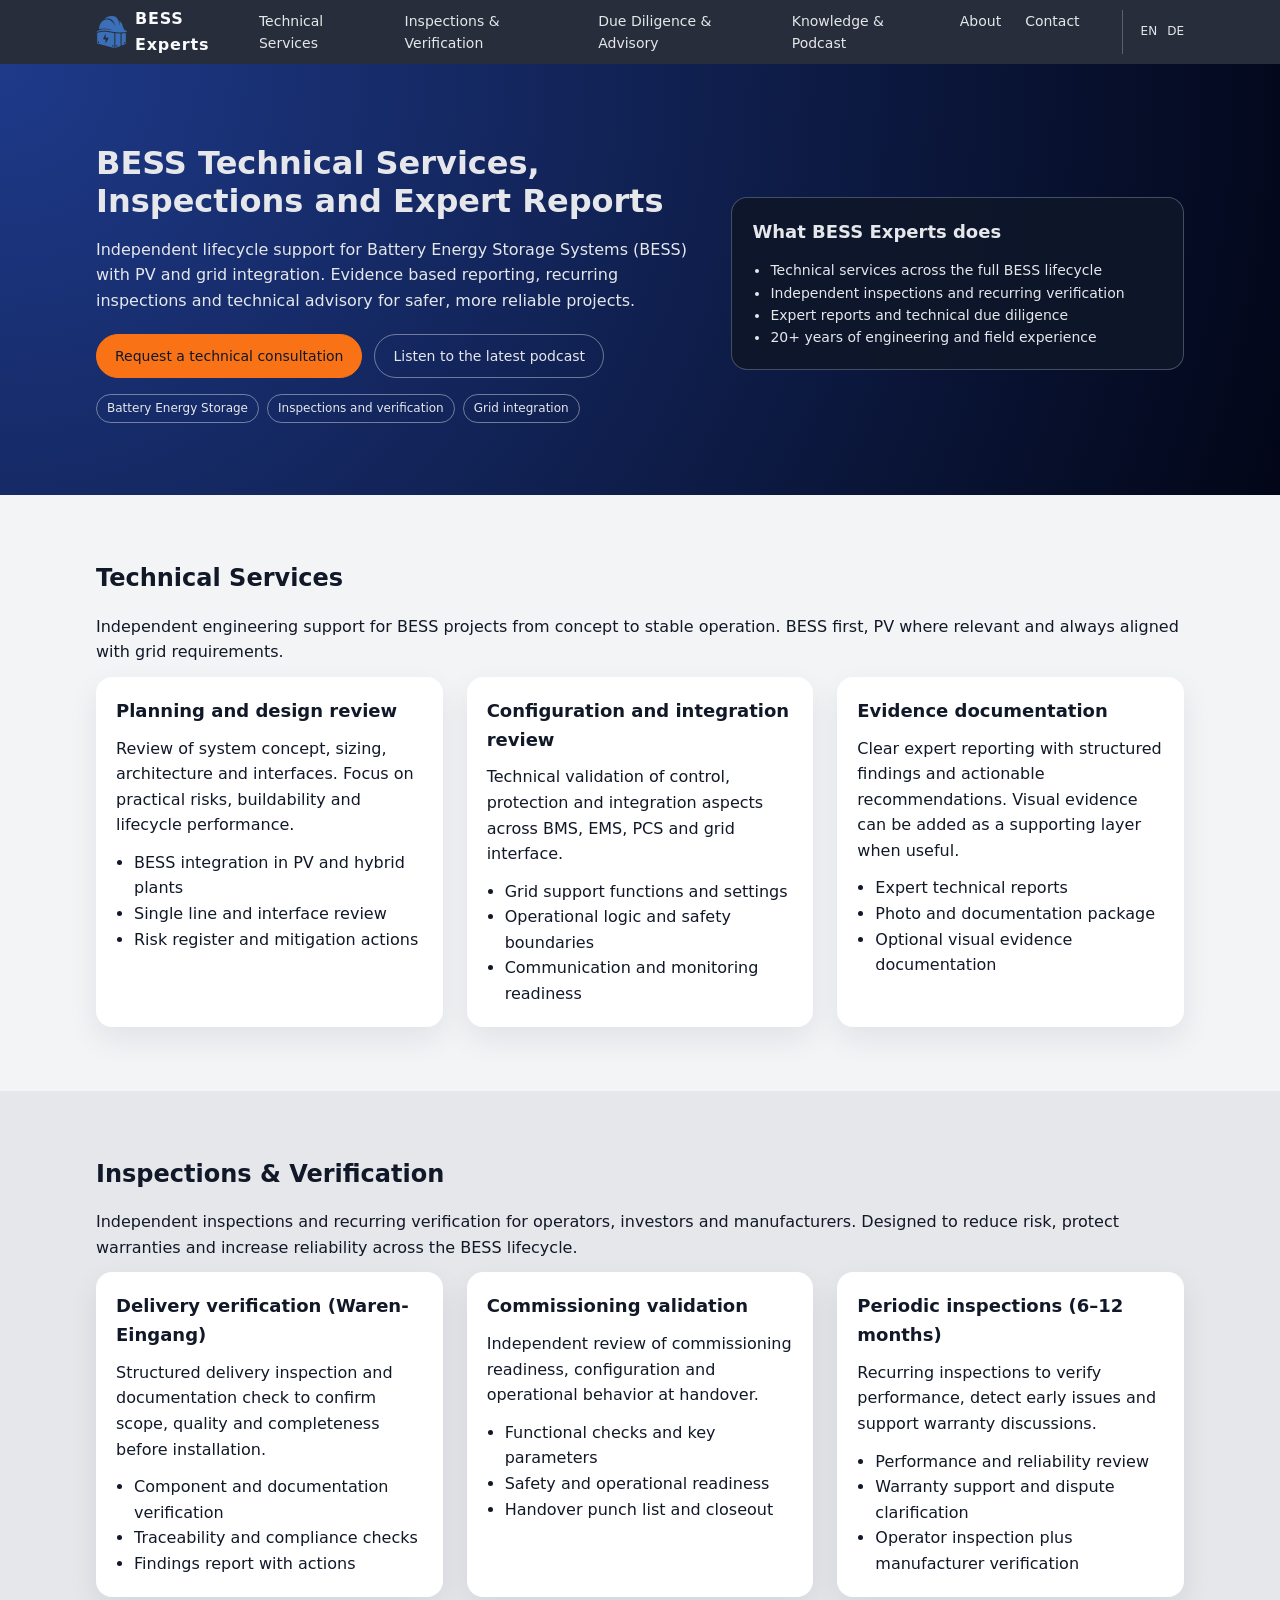
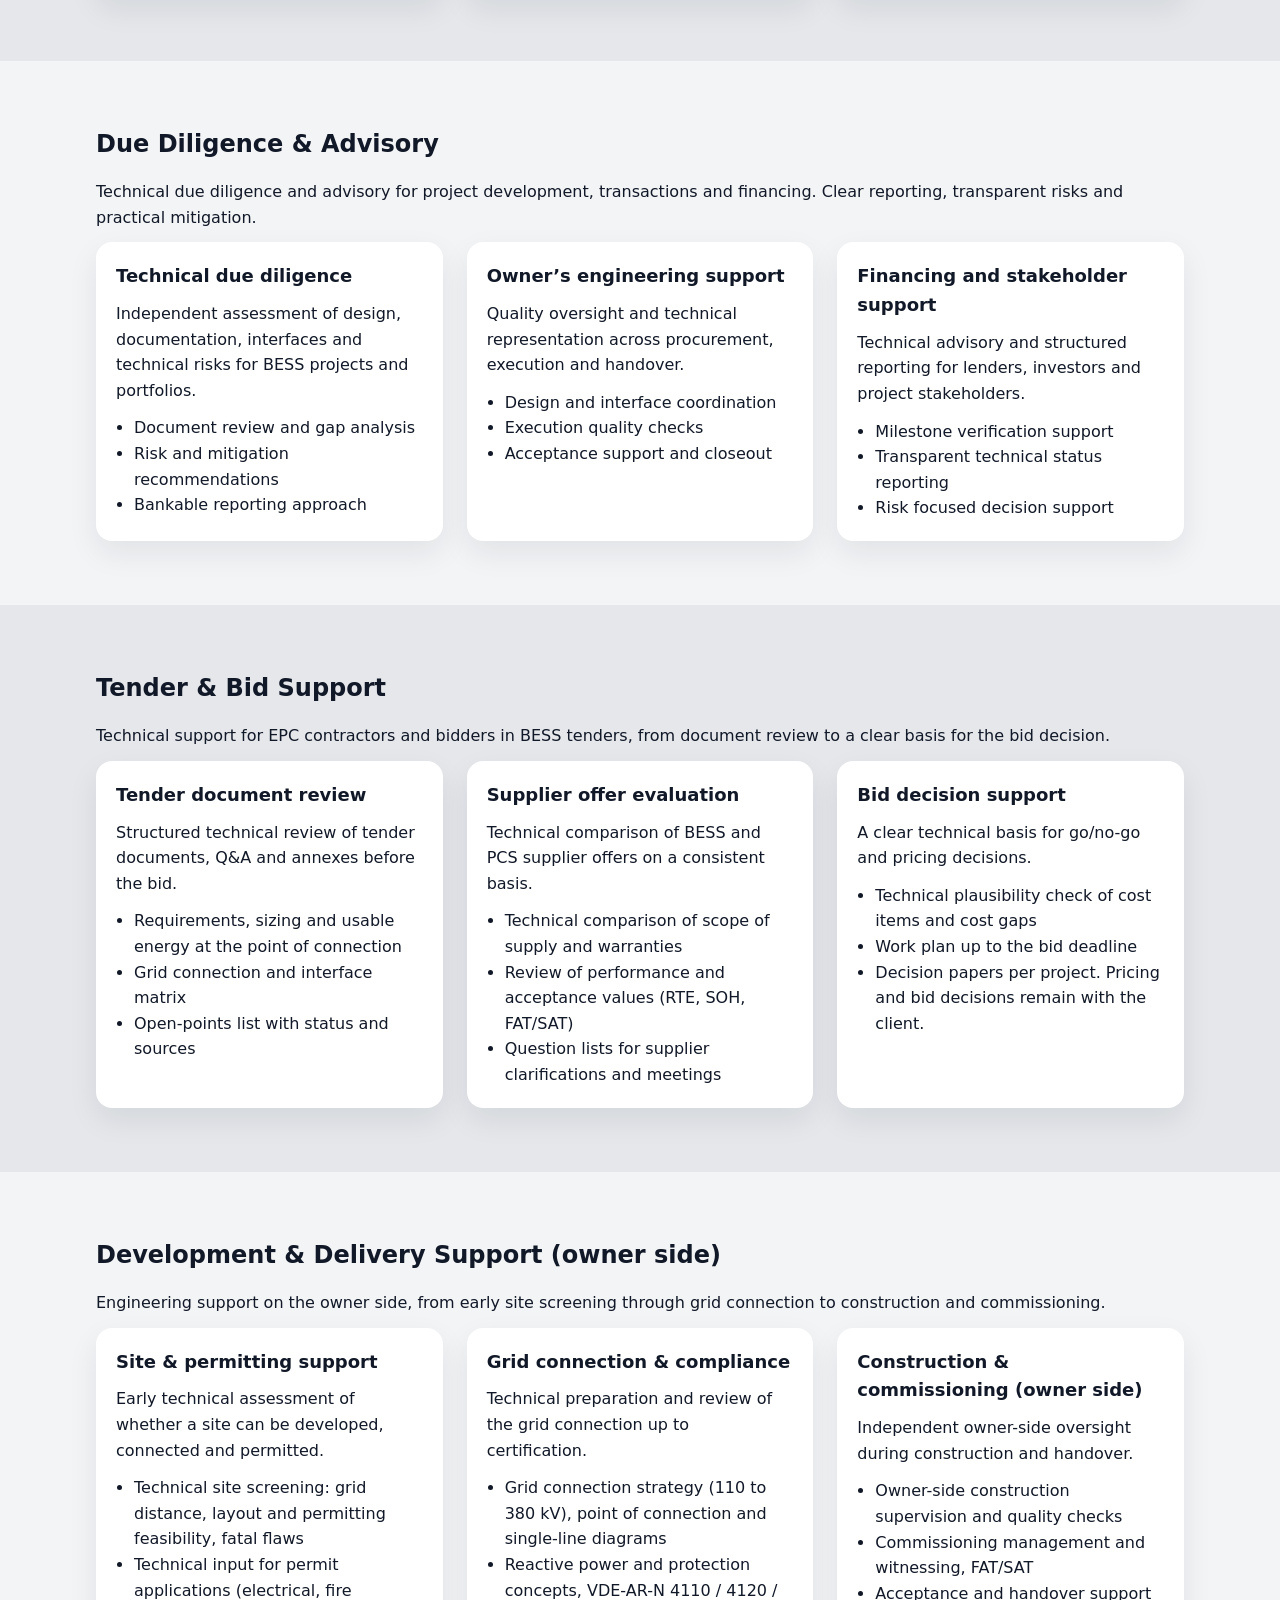
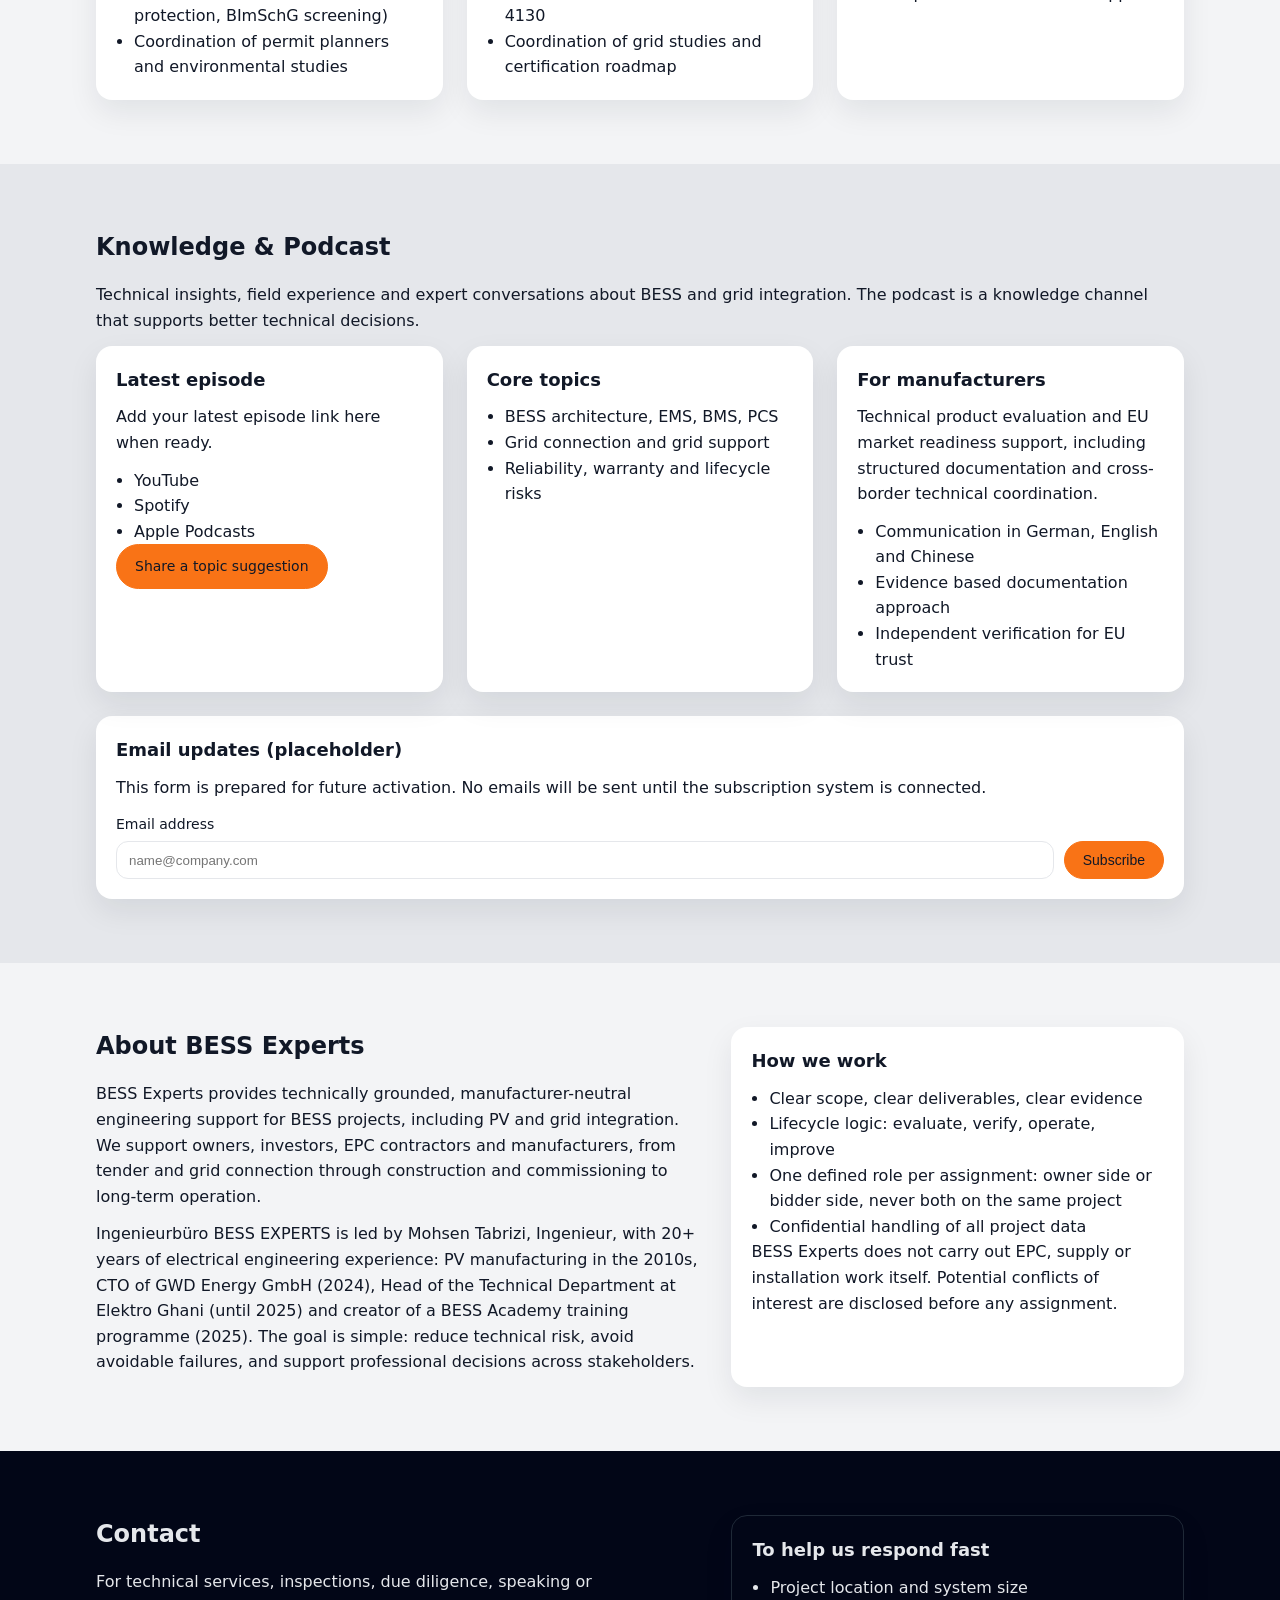
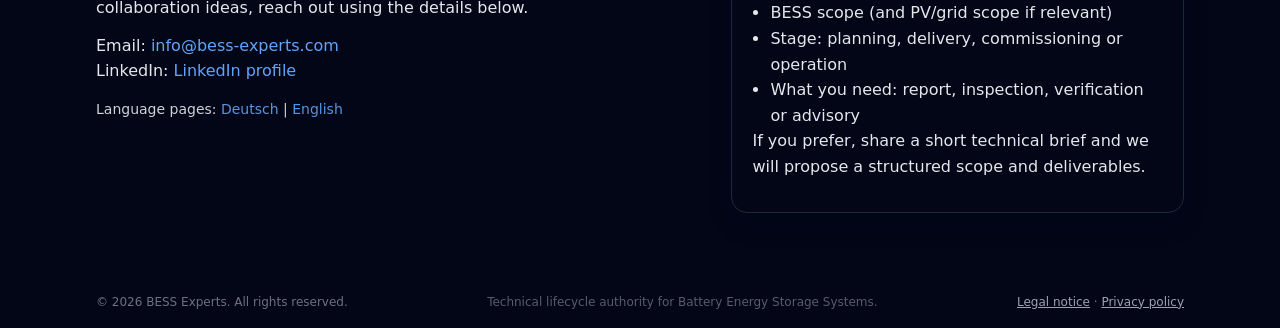
==== commit 0c62468c: "Add files via upload" ====
--- a/index.html
+++ b/index.html
@@ -472,11 +472,12 @@
       <div>
         <h2>About BESS Experts</h2>
         <p>
-          BESS Experts provides technically grounded, manufacturer-neutral support for BESS projects, including PV and grid integration.
-          The focus is on real project risks, reliable commissioning, and long-term operational performance.
-        </p>
-        <p>
-          Built on 20+ years of electrical engineering and field experience, with a practical approach to reporting and verification.
+          BESS Experts provides technically grounded, manufacturer-neutral engineering support for BESS projects, including PV and grid integration.
+          We support owners, investors, EPC contractors and manufacturers, from tender and grid connection through construction and commissioning to long-term operation.
+        </p>
+        <p>
+          Ingenieurbüro BESS EXPERTS is led by Mohsen Tabrizi, Ingenieur, with 20+ years of electrical engineering experience: PV manufacturing in the 2010s,
+          CTO of GWD Energy GmbH (2024), Head of the Technical Department at Elektro Ghani (until 2025) and creator of a BESS Academy training programme (2025).
           The goal is simple: reduce technical risk, avoid avoidable failures, and support professional decisions across stakeholders.
         </p>
       </div>
@@ -486,10 +487,11 @@
         <ul>
           <li>Clear scope, clear deliverables, clear evidence</li>
           <li>Lifecycle logic: evaluate, verify, operate, improve</li>
-          <li>Neutral reporting that stakeholders can trust</li>
+          <li>One defined role per assignment: owner side or bidder side, never both on the same project</li>
+          <li>Confidential handling of all project data</li>
         </ul>
         <p>
-          BESS Experts is not an EPC company and not a project competitor. Execution can be handled by your EPC or service partners.
+          BESS Experts does not carry out EPC, supply or installation work itself. Potential conflicts of interest are disclosed before any assignment.
         </p>
       </div>
     </div>
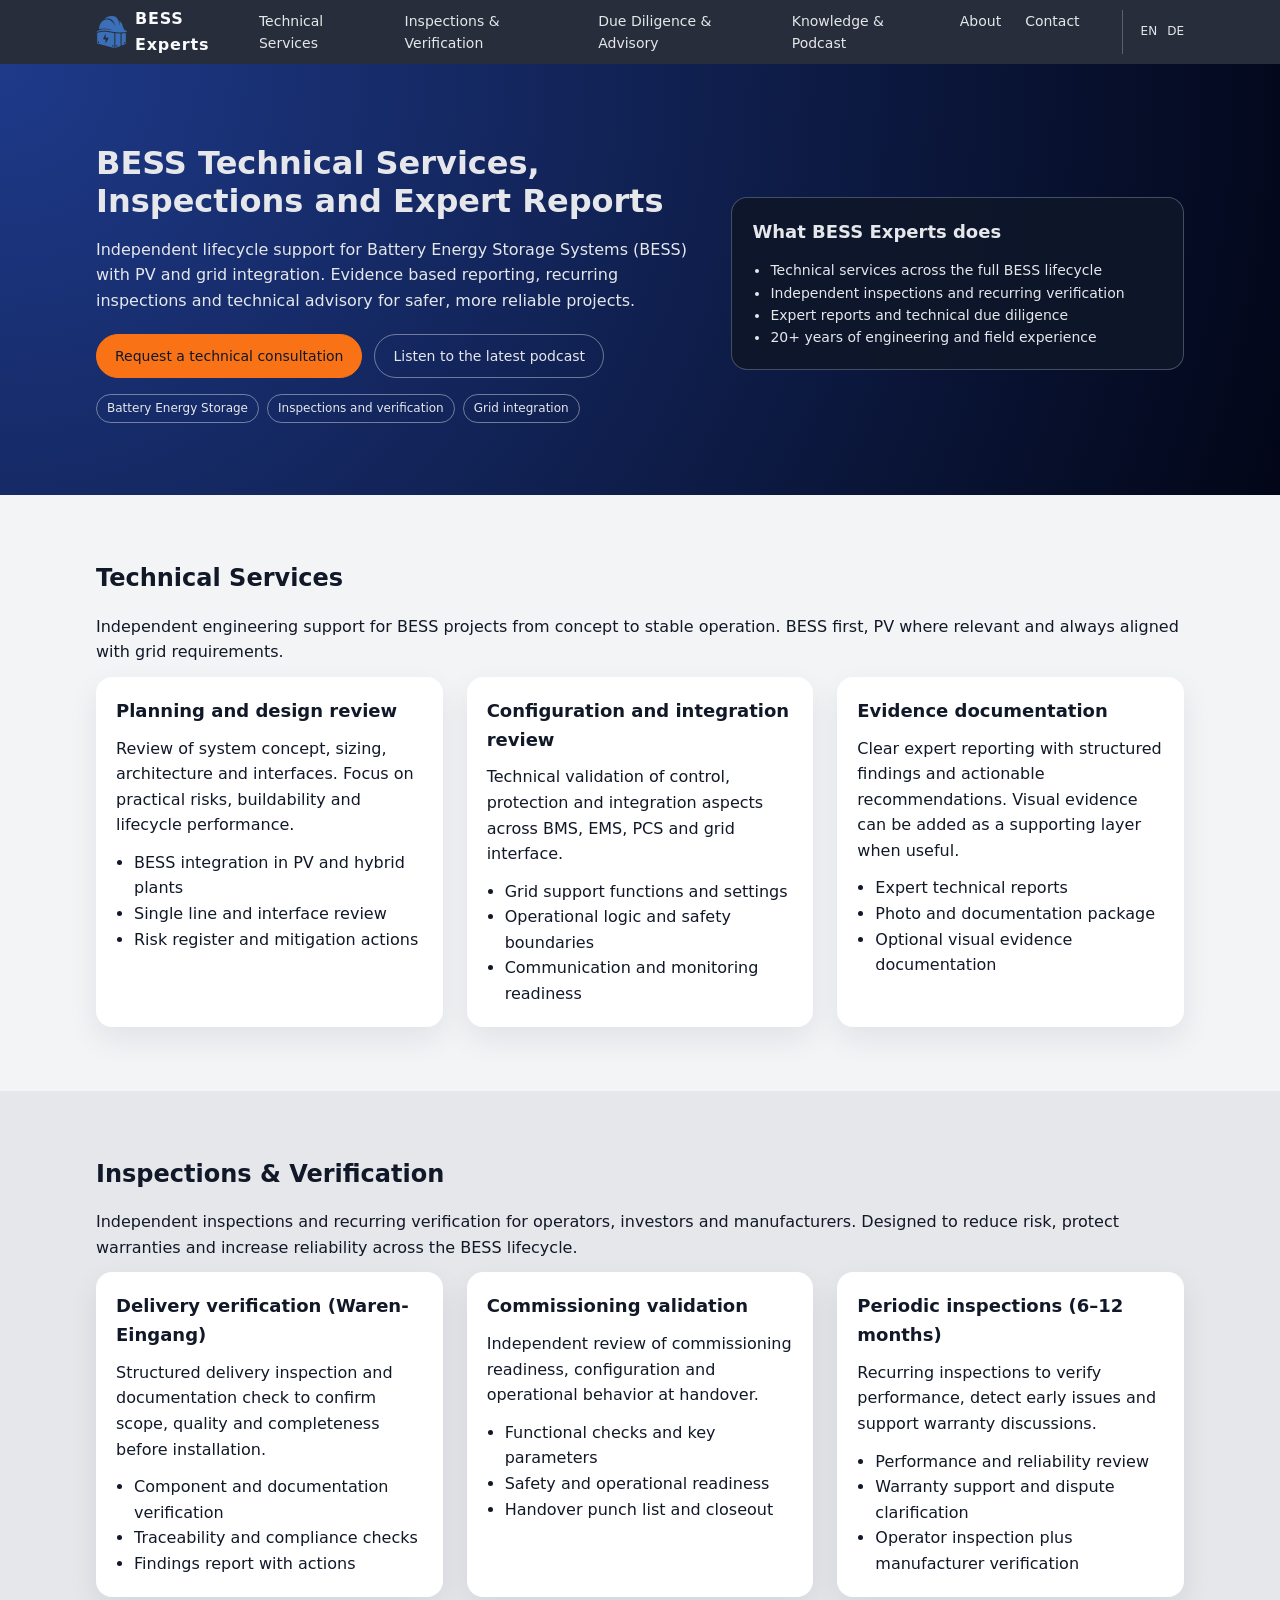
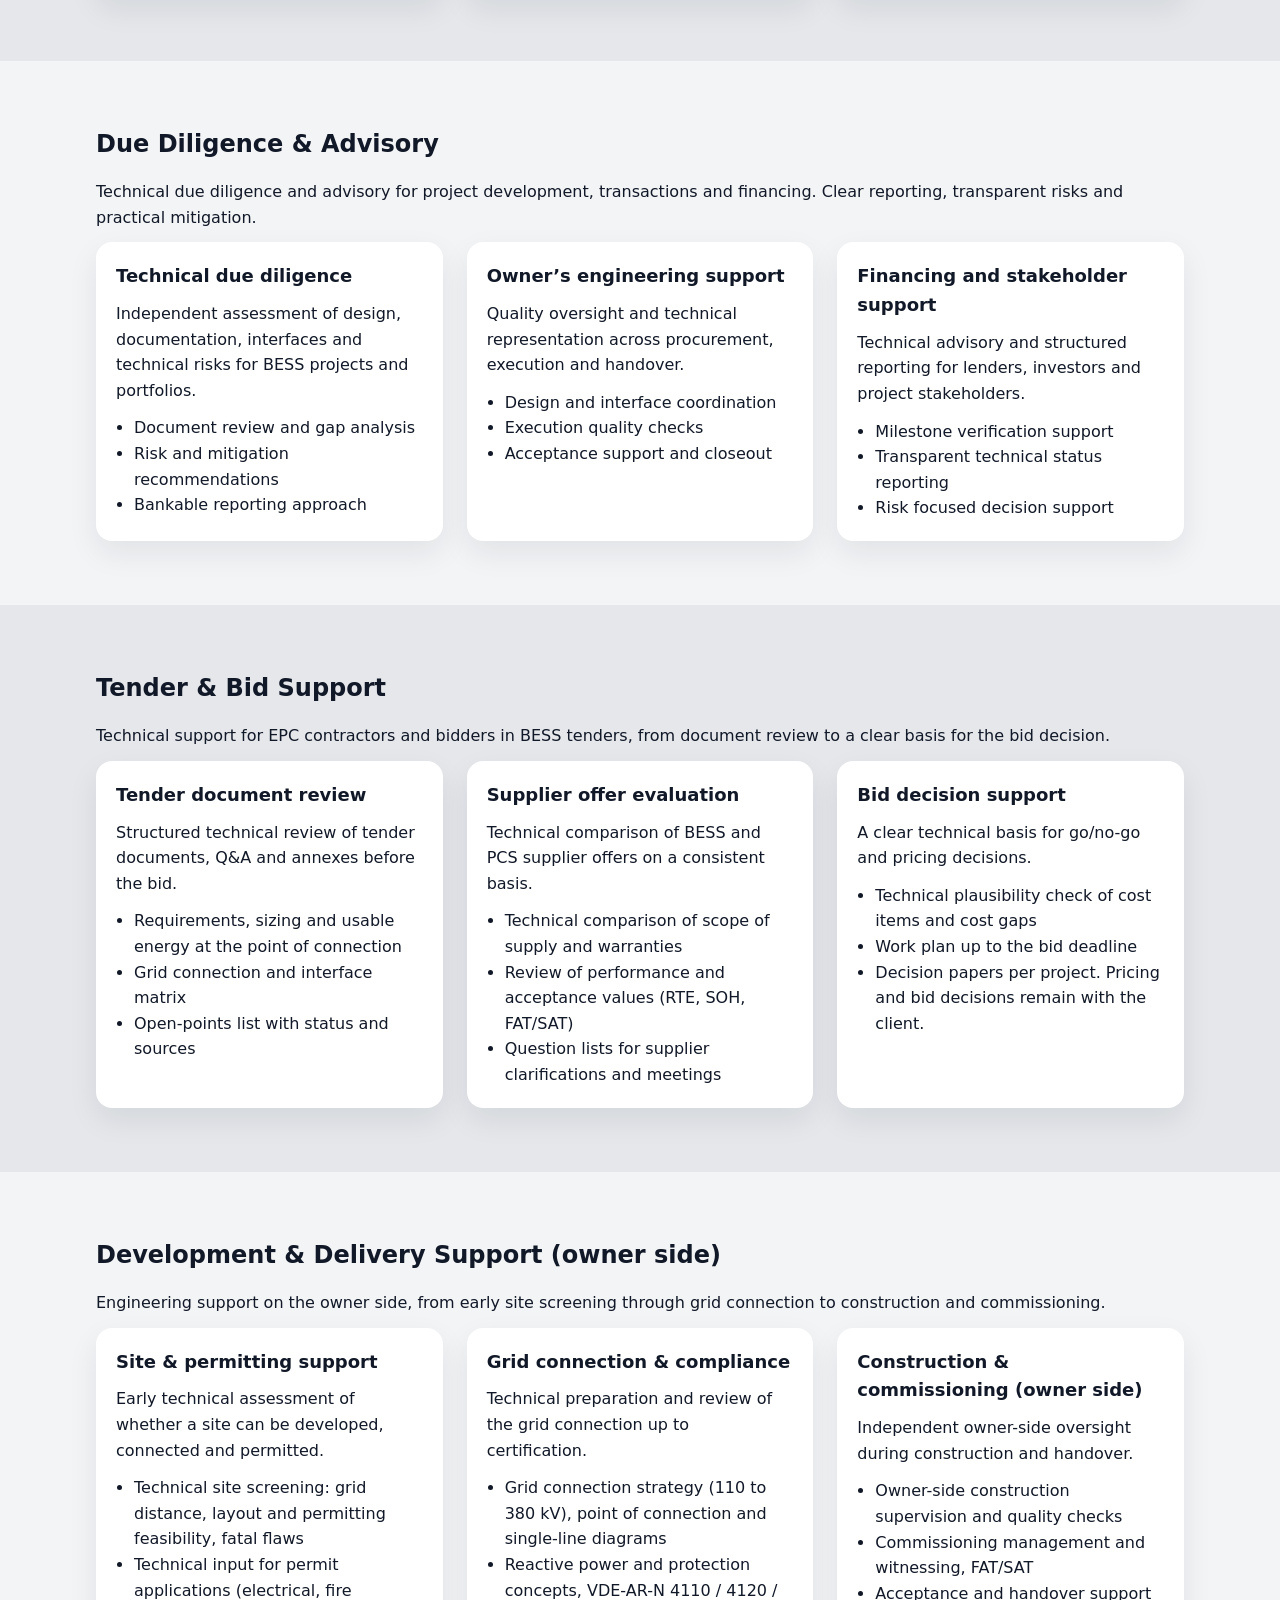
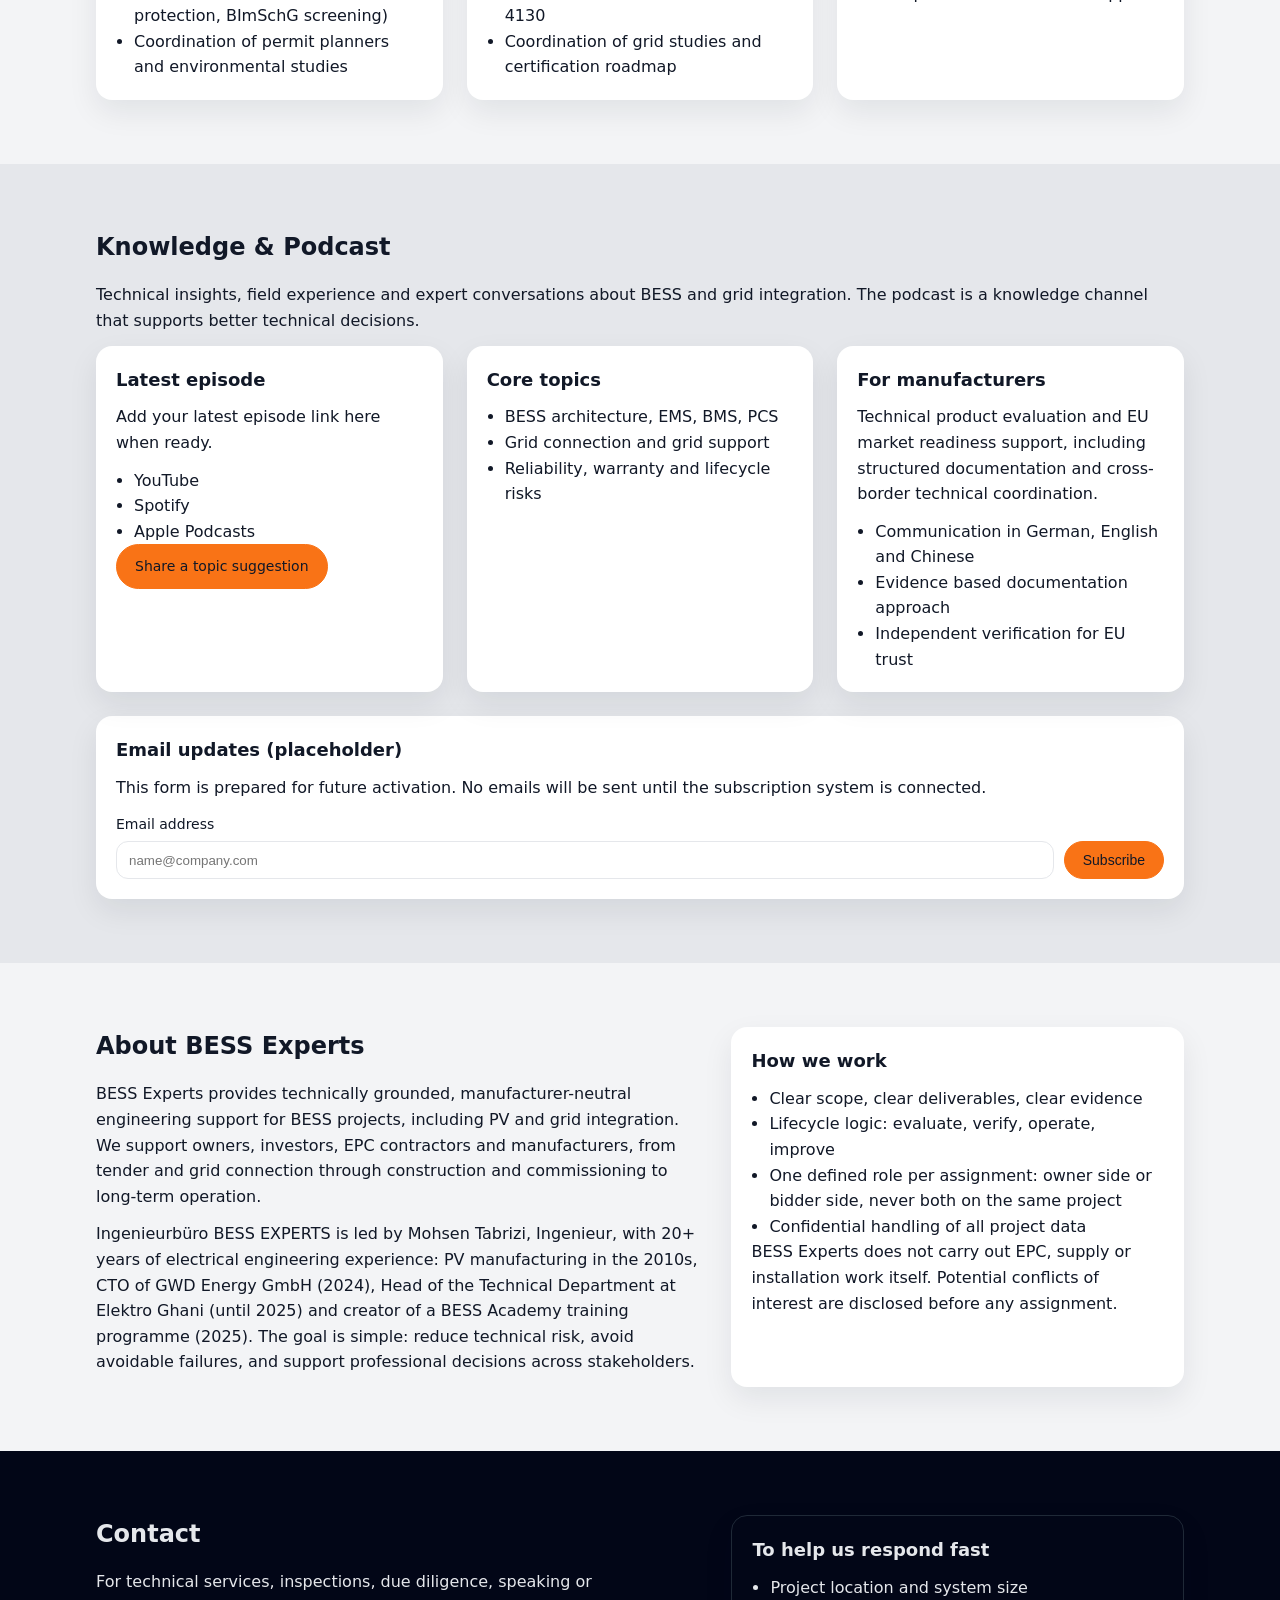
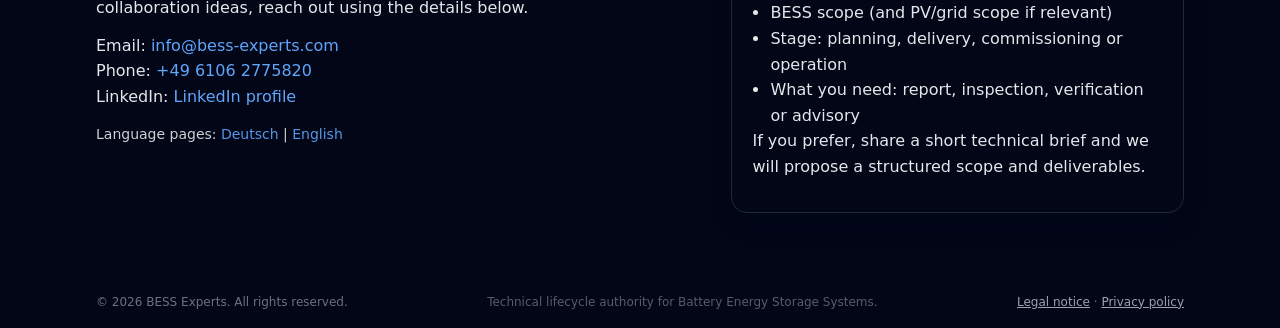
==== commit 831e2f81: "Add files via upload Telefon:  +49 6106 2775820" ====
--- a/index.html
+++ b/index.html
@@ -507,6 +507,7 @@
         </p>
         <p class="contact-details">
           Email: <a href="mailto:info@bess-experts.com">info@bess-experts.com</a><br>
+          Phone: <a href="tel:+4961062775820">+49 6106 2775820</a><br>
           LinkedIn: <a href="https://www.linkedin.com/company/bess-experts/" target="_blank" rel="noopener">LinkedIn profile</a>
         </p>
 
